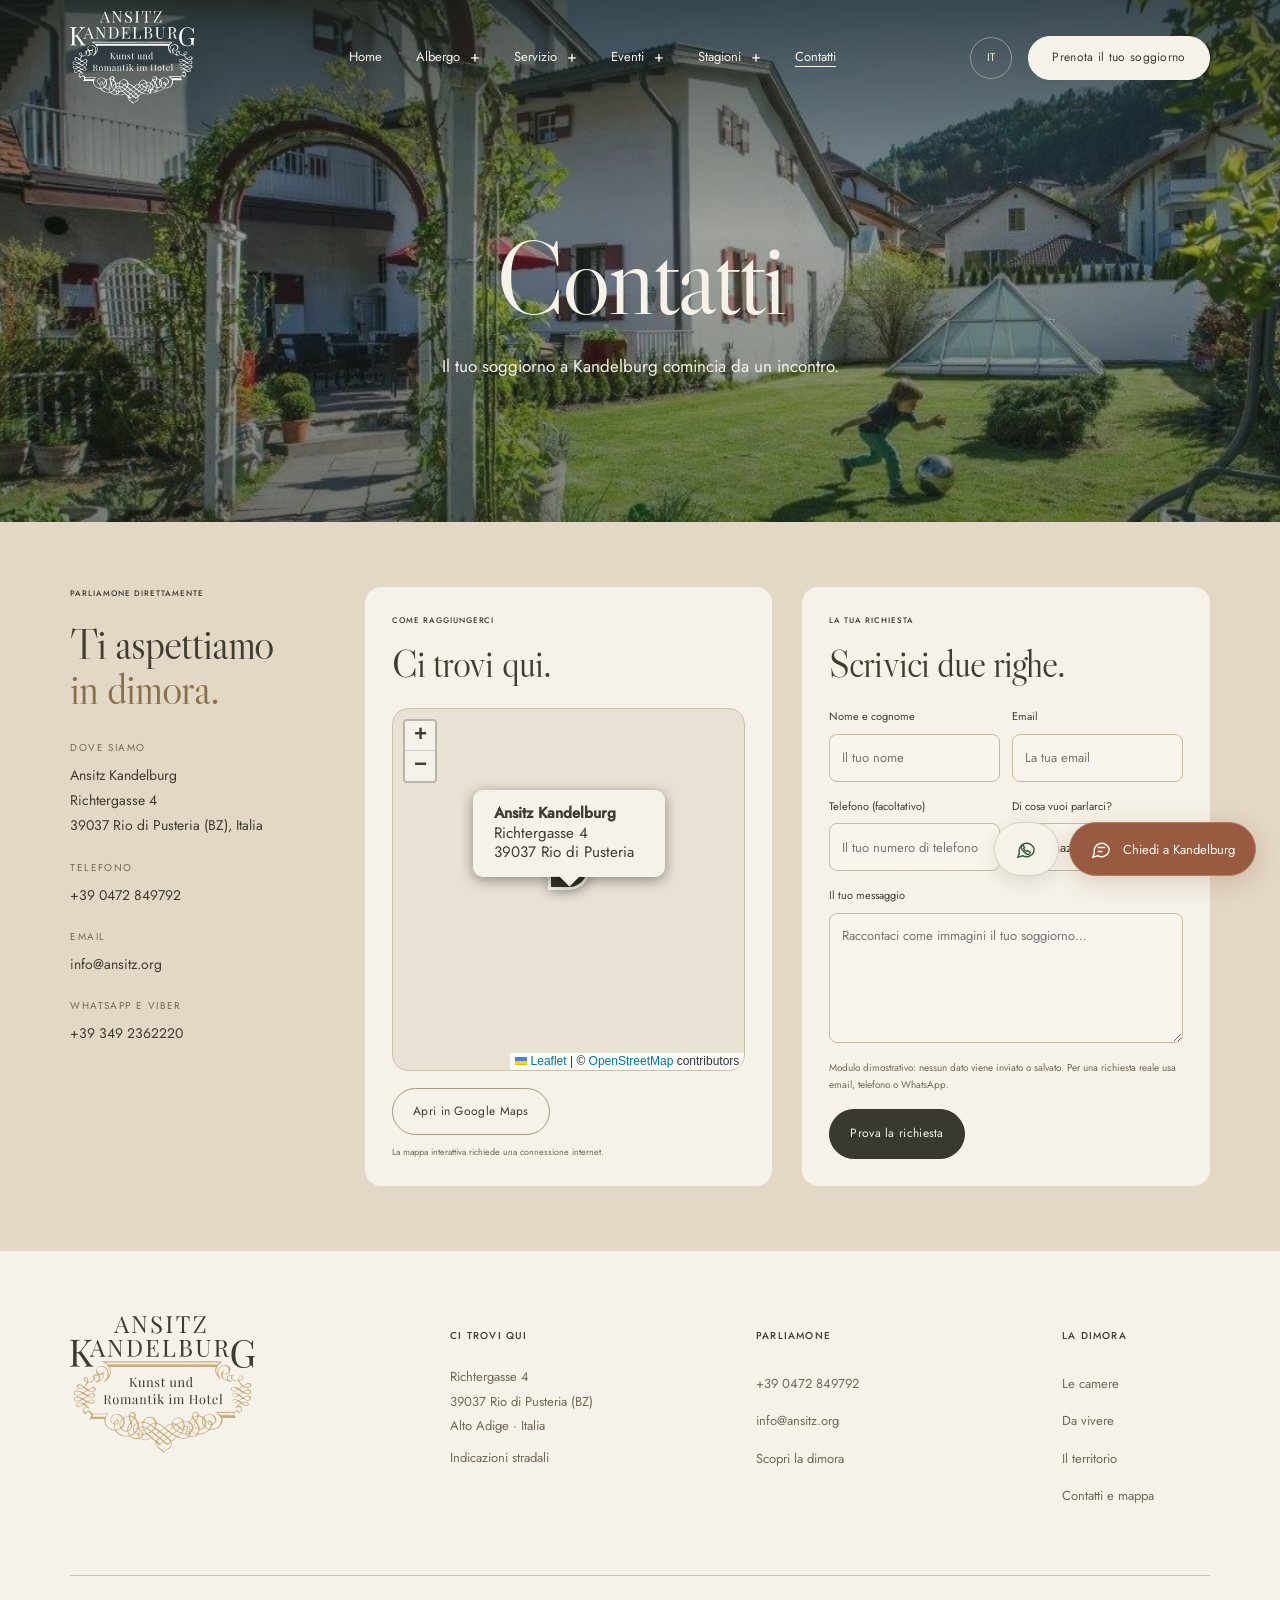
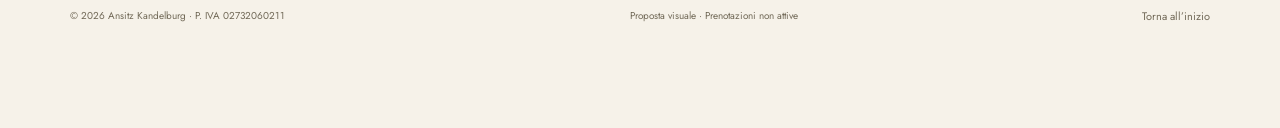
==== contatti.html @ 3d6365ef "Add styled availability calendar with backend provider interface" ====
<!doctype html>
<html lang="it">
<head>
  <meta charset="utf-8">
  <meta name="viewport" content="width=device-width, initial-scale=1">
  <meta name="robots" content="noindex, nofollow">
  <meta name="theme-color" content="#f4efe6">
  <meta name="description" content="Contatta Ansitz Kandelburg e scopri come raggiungere la dimora a Rio di Pusteria, in Alto Adige.">
  <title>Contatti e come arrivare — Ansitz Kandelburg</title>
  <link rel="icon" href="assets/brand/favicon.svg" type="image/svg+xml">
  <link rel="stylesheet" href="assets/vendor/leaflet/leaflet.css"><link rel="stylesheet" href="styles/main.css?v=25">
  <link rel="stylesheet" href="styles/calendar.css?v=26">
  <script src="scripts/main.js?v=26" defer></script>
  <script src="scripts/calendar.js?v=26" defer></script>
  <script src="scripts/assistance.js" defer></script><script src="assets/vendor/leaflet/leaflet.js" defer></script><script src="scripts/map.js?v=11" defer></script>
</head>
<body class="contact-page">
  <a class="skip-link" href="#contenuto">Vai al contenuto</a>
  <header class="site-header">
    <button class="menu-toggle" type="button" aria-label="Apri menu" aria-expanded="false" aria-controls="mobile-menu"><span></span><span></span></button>
    <a class="brand" href="index.html#inizio" aria-label="Ansitz Kandelburg, inizio"><img src="assets/brand/ansitz-kandelburg.svg" width="274" height="203" alt="Ansitz Kandelburg"></a>
    <nav class="desktop-nav" aria-label="Navigazione principale"><a class="nav-home" href="index.html#inizio">Home</a><div class="nav-group"><button class="nav-trigger" type="button" aria-expanded="false" aria-controls="menu-albergo">Albergo<span aria-hidden="true">+</span></button><div class="mega-menu" id="menu-albergo" hidden><img src="assets/images/kandelburg-salone-storico.webp" alt="" width="300" height="195"><div class="mega-intro"><span class="eyebrow">ESPLORA KANDELBURG</span><p>La tua dimora, in Alto Adige.</p></div><div class="mega-links"><a href="index.html#dimora">Il Castel Kandelburg</a><a href="index.html#camere">Le camere</a><button type="button" data-gallery="0">Galleria fotografica</button><button type="button" data-topic="storia">Storia e leggende</button><button type="button" data-topic="offerte">Prezzi e offerte</button><button type="button" data-open-inquiry>Richiesta e prenotazione</button></div></div></div><div class="nav-group"><button class="nav-trigger" type="button" aria-expanded="false" aria-controls="menu-servizio">Servizio<span aria-hidden="true">+</span></button><div class="mega-menu" id="menu-servizio" hidden><img src="assets/images/kandelburg-giardino.webp" alt="" width="300" height="195"><div class="mega-intro"><span class="eyebrow">ESPLORA KANDELBURG</span><p>Ogni viaggio comincia bene.</p></div><div class="mega-links"><a href="contatti.html" aria-current="page">Come raggiungerci</a><button type="button" data-topic="mobilita">Treni e autobus</button><button type="button" data-topic="aeroporti">Aeroporti</button><button type="button" data-topic="taxi">Taxi e trasferimenti</button></div></div></div><div class="nav-group"><button class="nav-trigger" type="button" aria-expanded="false" aria-controls="menu-eventi">Eventi<span aria-hidden="true">+</span></button><div class="mega-menu" id="menu-eventi" hidden><img src="assets/images/kandelburg-cantina.webp" alt="" width="300" height="195"><div class="mega-intro"><span class="eyebrow">ESPLORA KANDELBURG</span><p>Il piacere di stare insieme.</p></div><div class="mega-links"><a href="index.html#esperienze">Celebrazioni eleganti</a><button type="button" data-topic="castagnate">Castagnate e Törggelen</button><a href="index.html#esperienze">Cene nelle cantine</a><button type="button" data-topic="incontri">Seminari e incontri</button></div></div></div><div class="nav-group"><button class="nav-trigger" type="button" aria-expanded="false" aria-controls="menu-stagioni">Stagioni<span aria-hidden="true">+</span></button><div class="mega-menu" id="menu-stagioni" hidden><img src="assets/images/rio-di-pusteria-panorama.webp" alt="" width="300" height="195"><div class="mega-intro"><span class="eyebrow">ESPLORA KANDELBURG</span><p>Un altro colore, ogni volta.</p></div><div class="mega-links"><a href="index.html?stagione=inverno#territorio">Neve e sci</a><a href="index.html?stagione=estate#territorio">Estate al fresco</a><a href="index.html?stagione=autunno#territorio">Autunno d’oro</a><a href="index.html?stagione=primavera#territorio">Primavera e fioritura</a><a href="index.html?stagione=inverno#territorio">Mercatini di Natale</a></div></div></div><a class="nav-contact" href="contatti.html" aria-current="page">Contatti</a></nav>
    <div class="header-right"><div class="language-picker"><button class="language-toggle" aria-expanded="false" aria-controls="language-menu" type="button">IT<span class="sr-only"> — Seleziona lingua</span></button><div class="language-menu" id="language-menu" hidden><span class="language-current" lang="it">IT · Italiano</span><button type="button" disabled lang="de">DE · Deutsch <small>Prossimamente</small></button><button type="button" disabled lang="en">EN · English <small>Prossimamente</small></button></div></div><button class="button button-small header-cta" type="button" data-open-inquiry>Prenota il tuo soggiorno</button></div>
    <nav class="mobile-menu" id="mobile-menu" aria-label="Menu mobile" hidden><a href="index.html#inizio">Home</a><details><summary>Albergo<span aria-hidden="true">+</span></summary><div class="mobile-submenu"><a href="index.html#dimora">Il Castel Kandelburg</a><a href="index.html#camere">Le camere</a><button type="button" data-gallery="0">Galleria fotografica</button><button type="button" data-topic="storia">Storia e leggende</button><button type="button" data-topic="offerte">Prezzi e offerte</button><button type="button" data-open-inquiry>Richiesta e prenotazione</button></div></details><details><summary>Servizio<span aria-hidden="true">+</span></summary><div class="mobile-submenu"><a href="contatti.html" aria-current="page">Come raggiungerci</a><button type="button" data-topic="mobilita">Treni e autobus</button><button type="button" data-topic="aeroporti">Aeroporti</button><button type="button" data-topic="taxi">Taxi e trasferimenti</button></div></details><details><summary>Eventi<span aria-hidden="true">+</span></summary><div class="mobile-submenu"><a href="index.html#esperienze">Celebrazioni eleganti</a><button type="button" data-topic="castagnate">Castagnate e Törggelen</button><a href="index.html#esperienze">Cene nelle cantine</a><button type="button" data-topic="incontri">Seminari e incontri</button></div></details><details><summary>Stagioni<span aria-hidden="true">+</span></summary><div class="mobile-submenu"><a href="index.html?stagione=inverno#territorio">Neve e sci</a><a href="index.html?stagione=estate#territorio">Estate al fresco</a><a href="index.html?stagione=autunno#territorio">Autunno d’oro</a><a href="index.html?stagione=primavera#territorio">Primavera e fioritura</a><a href="index.html?stagione=inverno#territorio">Mercatini di Natale</a></div></details><a href="contatti.html" aria-current="page">Contatti</a><button class="button" type="button" data-open-inquiry>Richiedi un soggiorno</button></nav>
  </header>
  <main id="contenuto" class="contact-page-main">
    <section class="contact-hero" aria-labelledby="contact-page-title"><img class="contact-hero-photo" src="assets/images/kandelburg-giardino.webp" width="1024" height="755" alt="Il giardino e la facciata di Ansitz Kandelburg" fetchpriority="high"><div class="contact-hero-shade" aria-hidden="true"></div><div class="contact-hero-copy"><h1 id="contact-page-title">Contatti</h1><p>Il tuo soggiorno a Kandelburg comincia da un incontro.</p></div></section>
    <section class="contact-page-grid" aria-label="Contatti e richiesta informazioni"><div class="contact-details"><p class="eyebrow">PARLIAMONE DIRETTAMENTE</p><h2>Ti aspettiamo<br><em>in dimora.</em></h2><dl><div><dt>Dove siamo</dt><dd>Ansitz Kandelburg<br>Richtergasse 4<br>39037 Rio di Pusteria (BZ), Italia</dd></div><div><dt>Telefono</dt><dd><a href="tel:+390472849792">+39 0472 849792</a></dd></div><div><dt>Email</dt><dd><a href="mailto:info@ansitz.org">info@ansitz.org</a></dd></div><div><dt>WhatsApp e Viber</dt><dd><a href="https://wa.me/393492362220" target="_blank" rel="noopener noreferrer">+39 349 2362220</a></dd></div></dl></div><section class="contact-map-column" id="mappa" aria-labelledby="map-title"><p class="eyebrow">COME RAGGIUNGERCI</p><h2 id="map-title">Ci trovi qui.</h2><div class="contact-map" id="location-map" role="region" aria-label="Mappa interattiva di Ansitz Kandelburg"></div><a class="button button-outline" href="https://www.google.com/maps/search/?api=1&amp;query=Ansitz+Kandelburg+Richtergasse+4+M%C3%BChlbach" target="_blank" rel="noopener noreferrer">Apri in Google Maps</a><p class="map-note">La mappa interattiva richiede una connessione internet.</p></section><div class="contact-form-wrap"><p class="eyebrow">LA TUA RICHIESTA</p><h2>Scrivici due righe.</h2><form id="contact-form" class="contact-page-form"><div class="contact-field-row"><div><label for="contact-name">Nome e cognome</label><input id="contact-name" name="name" autocomplete="name" placeholder="Il tuo nome" maxlength="100" required></div><div><label for="contact-email">Email</label><input id="contact-email" name="email" type="email" autocomplete="email" placeholder="La tua email" maxlength="150" required></div></div><div class="contact-field-row"><div><label for="contact-phone">Telefono (facoltativo)</label><input id="contact-phone" name="phone" type="tel" autocomplete="tel" placeholder="Il tuo numero di telefono" maxlength="40"></div><div><label for="contact-subject">Di cosa vuoi parlarci?</label><select id="contact-subject" name="subject"><option>Informazioni sul soggiorno</option><option>Camere e disponibilità</option><option>Eventi e incontri</option><option>Come arrivare</option></select></div></div><div><label for="contact-message">Il tuo messaggio</label><textarea id="contact-message" name="message" rows="5" placeholder="Raccontaci come immagini il tuo soggiorno…" maxlength="2000" required></textarea></div><p class="contact-form-note">Modulo dimostrativo: nessun dato viene inviato o salvato. Per una richiesta reale usa email, telefono o WhatsApp.</p><button class="button" type="submit">Prova la richiesta</button><p class="contact-form-result" id="contact-form-result" role="status" hidden></p></form></div></section>
  </main>
  <footer class="site-footer" id="contatti"><div class="footer-main"><a class="footer-brand" href="index.html#inizio"><img src="assets/brand/ansitz-kandelburg.svg" width="274" height="203" alt="Ansitz Kandelburg — Kunst und Romantik im Hotel"></a><div><h2>Ci trovi qui</h2><p>Richtergasse 4<br>39037 Rio di Pusteria (BZ)<br>Alto Adige · Italia</p><a class="footer-link" href="https://www.google.com/maps/search/?api=1&amp;query=Ansitz+Kandelburg+Richtergasse+4+M%C3%BChlbach" target="_blank" rel="noopener noreferrer">Indicazioni stradali </a></div><div><h2>Parliamone</h2><a href="tel:+390472849792">+39 0472 849792</a><a href="mailto:info@ansitz.org">info@ansitz.org</a><a class="footer-link" href="index.html">Scopri la dimora</a></div><div><h2>La dimora</h2><a href="index.html#camere">Le camere</a><a href="index.html#esperienze">Da vivere</a><a href="index.html#territorio">Il territorio</a><a href="contatti.html">Contatti e mappa</a></div></div><div class="footer-bottom"><span>© 2026 Ansitz Kandelburg · P. IVA 02732060211</span><span>Proposta visuale · Prenotazioni non attive</span><a href="index.html#inizio">Torna all’inizio </a></div></footer>
  <dialog class="gallery-dialog" aria-labelledby="gallery-title"><button class="dialog-close" type="button" data-close-dialog aria-label="Chiudi galleria">×</button><h2 class="sr-only" id="gallery-title">Le camere di Kandelburg</h2><img id="gallery-image" src="assets/images/kandelburg-camera-baldacchino.webp" alt="Camera con baldacchino, arredi color avorio e salottino"><div class="gallery-controls"><button type="button" data-gallery-prev aria-label="Fotografia precedente">Precedente</button><p id="gallery-caption" aria-live="polite">Il fascino del baldacchino</p><button type="button" data-gallery-next aria-label="Fotografia successiva">Successiva</button></div></dialog>

  <dialog class="inquiry-dialog booking-dialog" aria-labelledby="inquiry-title"><button class="dialog-close" type="button" data-close-dialog aria-label="Chiudi richiesta">×</button><p class="eyebrow">IL TUO TEMPO A KANDELBURG</p><h2 id="inquiry-title" tabindex="-1" autofocus>Prenota il tuo<br><em>soggiorno in dimora.</em></h2><p>Scegli le date e raccontaci come immagini la tua pausa in Alto Adige.</p><p id="stay-summary" class="stay-summary" hidden></p>
    <form id="booking-form" class="booking-form">
      <div class="booking-row"><div><label for="booking-arrival">Arrivo *</label><input id="booking-arrival" name="arrival" type="date" required></div><div><label for="booking-departure">Partenza *</label><input id="booking-departure" name="departure" type="date" required></div></div>
      <div class="booking-row"><div><label for="booking-adults">Adulti *</label><select id="booking-adults" name="adults"><option value="1">1 adulto</option><option value="2" selected>2 adulti</option><option value="3">3 adulti</option><option value="4">4 adulti</option><option value="5+">5 o più adulti</option></select></div><div><label for="booking-children">Bambini</label><select id="booking-children" name="children"><option value="0" selected>Nessun bambino</option><option value="1">1 bambino</option><option value="2">2 bambini</option><option value="3">3 bambini</option><option value="4+">4 o più bambini</option></select></div></div><div class="booking-row"><div><label for="booking-rooms">Camere *</label><select id="booking-rooms" name="rooms"><option value="1">1 camera</option><option value="2">2 camere</option><option value="3">3 camere</option><option value="4+">4 o più camere</option></select></div></div>
      <div class="booking-row"><div><label for="booking-name">Nome e cognome *</label><input id="booking-name" name="name" autocomplete="name" maxlength="100" placeholder="Il tuo nome" required></div><div><label for="booking-email">Email *</label><input id="booking-email" name="email" type="email" autocomplete="email" maxlength="150" placeholder="La tua email" required></div></div>
      <div><label for="booking-phone">Telefono <span>(facoltativo)</span></label><input id="booking-phone" name="phone" type="tel" autocomplete="tel" maxlength="40" placeholder="Il tuo numero di telefono"></div>
      <div><label for="booking-notes">Desideri o richieste particolari <span>(facoltativo)</span></label><textarea id="booking-notes" name="notes" rows="3" maxlength="1500" placeholder="C’è qualcosa che vorresti farci sapere?"></textarea></div>
      <p class="booking-demo-note">Anteprima dimostrativa: nessun dato viene inviato o salvato e nessuna prenotazione viene confermata. I campi con * sono obbligatori.</p>
      <button class="button" type="submit">Prova la richiesta di prenotazione</button><p class="booking-result" id="booking-result" role="status" tabindex="-1" hidden></p>
    </form></dialog>
  <dialog class="topic-dialog" aria-labelledby="topic-title"><button class="dialog-close" type="button" data-close-dialog aria-label="Chiudi approfondimento">×</button><p class="eyebrow" id="topic-kicker">ESPLORA KANDELBURG</p><h2 id="topic-title"></h2><p id="topic-text"></p><button class="button" type="button" data-topic-contact>Parliamone insieme</button><p class="demo-note">Anteprima dei contenuti del futuro sito.</p></dialog>
  <aside class="floating-assistance" aria-label="Assistenza e messaggi">
    <div class="messaging-panel" id="messaging-panel" hidden><button class="panel-close" type="button" data-close-messaging aria-label="Chiudi contatti rapidi">×</button><p class="eyebrow">UN CONTATTO DIRETTO</p><h2>Parliamone.</h2><p>Scegli come scrivere alla dimora.</p><a class="messaging-choice whatsapp-choice" href="https://wa.me/393492362220" target="_blank" rel="noopener noreferrer">WhatsApp <span>Apri la conversazione</span></a><a class="messaging-choice viber-choice" href="viber://chat?number=%2B393492362220">Viber <span>Apri nell’app Viber</span></a><small>+39 349 2362220</small></div>
    <section class="chat-panel" id="chat-panel" role="dialog" aria-modal="false" aria-labelledby="chat-title" hidden><header class="chat-header"><div><span class="eyebrow">BENVENUTI NELLA DIMORA</span><h2 id="chat-title">Assistente Kandelburg</h2><span class="chat-demo-label">Chat dimostrativa</span></div><button class="panel-close" type="button" data-close-chat aria-label="Chiudi chat">×</button></header><div class="chat-messages" id="chat-messages" role="log" aria-live="polite" aria-label="Conversazione"><p class="chat-message assistant-message">Benvenuto a Kandelburg. Posso mostrarti informazioni sulle camere, sulla dimora e su come raggiungerci. Da dove cominciamo?</p></div><div class="chat-suggestions" aria-label="Domande rapide"><button type="button" data-chat-question="Vorrei informazioni sulle camere">Le camere</button><button type="button" data-chat-question="Dove si trova Kandelburg?">Come arrivare</button><button type="button" data-chat-question="Come richiedo disponibilità?">Il soggiorno</button></div><form class="chat-form" id="chat-form"><label class="sr-only" for="chat-input">Scrivi una domanda</label><input id="chat-input" name="question" autocomplete="off" placeholder="Scrivi una domanda…" maxlength="500" required><button type="submit" aria-label="Invia domanda alla chat demo">Invia</button></form><p class="chat-notice">Risposte di esempio, senza AI o operatore. I messaggi restano in questa pagina e non vengono inviati all’hotel.</p></section>
    <div class="floating-actions"><button class="messaging-toggle" type="button" aria-label="Apri WhatsApp e Viber" aria-expanded="false" aria-controls="messaging-panel"><svg viewBox="0 0 24 24" fill="none" stroke="currentColor" stroke-width="1.5" aria-hidden="true"><path d="M20 11.5a8 8 0 0 1-12 7L3 20l1.5-4.4A8 8 0 1 1 20 11.5Z"/><path d="m8 7 2 3-1 1a7 7 0 0 0 3 3l1-1 3 2c-1 3-3 3-6 0s-5-5-2-8Z"/></svg><span>WhatsApp / Viber</span></button><button class="chat-toggle" type="button" aria-label="Apri assistente Kandelburg" aria-expanded="false" aria-controls="chat-panel"><svg viewBox="0 0 24 24" fill="none" stroke="currentColor" stroke-width="1.5" aria-hidden="true"><path d="M20 11.5a8 8 0 0 1-12 7L3 20l1.5-4.4A8 8 0 1 1 20 11.5Z"/><path d="M8 10h8M8 14h5"/></svg><span>Chiedi a Kandelburg</span></button></div>
  </aside>
</body>
</html>
---- assets/vendor/leaflet/leaflet.css ----
/* required styles */

.leaflet-pane,
.leaflet-tile,
.leaflet-marker-icon,
.leaflet-marker-shadow,
.leaflet-tile-container,
.leaflet-pane > svg,
.leaflet-pane > canvas,
.leaflet-zoom-box,
.leaflet-image-layer,
.leaflet-layer {
	position: absolute;
	left: 0;
	top: 0;
	}
.leaflet-container {
	overflow: hidden;
	}
.leaflet-tile,
.leaflet-marker-icon,
.leaflet-marker-shadow {
	-webkit-user-select: none;
	   -moz-user-select: none;
	        user-select: none;
	  -webkit-user-drag: none;
	}
/* Prevents IE11 from highlighting tiles in blue */
.leaflet-tile::selection {
	background: transparent;
}
/* Safari renders non-retina tile on retina better with this, but Chrome is worse */
.leaflet-safari .leaflet-tile {
	image-rendering: -webkit-optimize-contrast;
	}
/* hack that prevents hw layers "stretching" when loading new tiles */
.leaflet-safari .leaflet-tile-container {
	width: 1600px;
	height: 1600px;
	-webkit-transform-origin: 0 0;
	}
.leaflet-marker-icon,
.leaflet-marker-shadow {
	display: block;
	}
/* .leaflet-container svg: reset svg max-width decleration shipped in Joomla! (joomla.org) 3.x */
/* .leaflet-container img: map is broken in FF if you have max-width: 100% on tiles */
.leaflet-container .leaflet-overlay-pane svg {
	max-width: none !important;
	max-height: none !important;
	}
.leaflet-container .leaflet-marker-pane img,
.leaflet-container .leaflet-shadow-pane img,
.leaflet-container .leaflet-tile-pane img,
.leaflet-container img.leaflet-image-layer,
.leaflet-container .leaflet-tile {
	max-width: none !important;
	max-height: none !important;
	width: auto;
	padding: 0;
	}

.leaflet-container img.leaflet-tile {
	/* See: https://bugs.chromium.org/p/chromium/issues/detail?id=600120 */
	mix-blend-mode: plus-lighter;
}

.leaflet-container.leaflet-touch-zoom {
	-ms-touch-action: pan-x pan-y;
	touch-action: pan-x pan-y;
	}
.leaflet-container.leaflet-touch-drag {
	-ms-touch-action: pinch-zoom;
	/* Fallback for FF which doesn't support pinch-zoom */
	touch-action: none;
	touch-action: pinch-zoom;
}
.leaflet-container.leaflet-touch-drag.leaflet-touch-zoom {
	-ms-touch-action: none;
	touch-action: none;
}
.leaflet-container {
	-webkit-tap-highlight-color: transparent;
}
.leaflet-container a {
	-webkit-tap-highlight-color: rgba(51, 181, 229, 0.4);
}
.leaflet-tile {
	filter: inherit;
	visibility: hidden;
	}
.leaflet-tile-loaded {
	visibility: inherit;
	}
.leaflet-zoom-box {
	width: 0;
	height: 0;
	-moz-box-sizing: border-box;
	     box-sizing: border-box;
	z-index: 800;
	}
/* workaround for https://bugzilla.mozilla.org/show_bug.cgi?id=888319 */
.leaflet-overlay-pane svg {
	-moz-user-select: none;
	}

.leaflet-pane         { z-index: 400; }

.leaflet-tile-pane    { z-index: 200; }
.leaflet-overlay-pane { z-index: 400; }
.leaflet-shadow-pane  { z-index: 500; }
.leaflet-marker-pane  { z-index: 600; }
.leaflet-tooltip-pane   { z-index: 650; }
.leaflet-popup-pane   { z-index: 700; }

.leaflet-map-pane canvas { z-index: 100; }
.leaflet-map-pane svg    { z-index: 200; }

.leaflet-vml-shape {
	width: 1px;
	height: 1px;
	}
.lvml {
	behavior: url(#default#VML);
	display: inline-block;
	position: absolute;
	}


/* control positioning */

.leaflet-control {
	position: relative;
	z-index: 800;
	pointer-events: visiblePainted; /* IE 9-10 doesn't have auto */
	pointer-events: auto;
	}
.leaflet-top,
.leaflet-bottom {
	position: absolute;
	z-index: 1000;
	pointer-events: none;
	}
.leaflet-top {
	top: 0;
	}
.leaflet-right {
	right: 0;
	}
.leaflet-bottom {
	bottom: 0;
	}
.leaflet-left {
	left: 0;
	}
.leaflet-control {
	float: left;
	clear: both;
	}
.leaflet-right .leaflet-control {
	float: right;
	}
.leaflet-top .leaflet-control {
	margin-top: 10px;
	}
.leaflet-bottom .leaflet-control {
	margin-bottom: 10px;
	}
.leaflet-left .leaflet-control {
	margin-left: 10px;
	}
.leaflet-right .leaflet-control {
	margin-right: 10px;
	}


/* zoom and fade animations */

.leaflet-fade-anim .leaflet-popup {
	opacity: 0;
	-webkit-transition: opacity 0.2s linear;
	   -moz-transition: opacity 0.2s linear;
	        transition: opacity 0.2s linear;
	}
.leaflet-fade-anim .leaflet-map-pane .leaflet-popup {
	opacity: 1;
	}
.leaflet-zoom-animated {
	-webkit-transform-origin: 0 0;
	    -ms-transform-origin: 0 0;
	        transform-origin: 0 0;
	}
svg.leaflet-zoom-animated {
	will-change: transform;
}

.leaflet-zoom-anim .leaflet-zoom-animated {
	-webkit-transition: -webkit-transform 0.25s cubic-bezier(0,0,0.25,1);
	   -moz-transition:    -moz-transform 0.25s cubic-bezier(0,0,0.25,1);
	        transition:         transform 0.25s cubic-bezier(0,0,0.25,1);
	}
.leaflet-zoom-anim .leaflet-tile,
.leaflet-pan-anim .leaflet-tile {
	-webkit-transition: none;
	   -moz-transition: none;
	        transition: none;
	}

.leaflet-zoom-anim .leaflet-zoom-hide {
	visibility: hidden;
	}


/* cursors */

.leaflet-interactive {
	cursor: pointer;
	}
.leaflet-grab {
	cursor: -webkit-grab;
	cursor:    -moz-grab;
	cursor:         grab;
	}
.leaflet-crosshair,
.leaflet-crosshair .leaflet-interactive {
	cursor: crosshair;
	}
.leaflet-popup-pane,
.leaflet-control {
	cursor: auto;
	}
.leaflet-dragging .leaflet-grab,
.leaflet-dragging .leaflet-grab .leaflet-interactive,
.leaflet-dragging .leaflet-marker-draggable {
	cursor: move;
	cursor: -webkit-grabbing;
	cursor:    -moz-grabbing;
	cursor:         grabbing;
	}

/* marker & overlays interactivity */
.leaflet-marker-icon,
.leaflet-marker-shadow,
.leaflet-image-layer,
.leaflet-pane > svg path,
.leaflet-tile-container {
	pointer-events: none;
	}

.leaflet-marker-icon.leaflet-interactive,
.leaflet-image-layer.leaflet-interactive,
.leaflet-pane > svg path.leaflet-interactive,
svg.leaflet-image-layer.leaflet-interactive path {
	pointer-events: visiblePainted; /* IE 9-10 doesn't have auto */
	pointer-events: auto;
	}

/* visual tweaks */

.leaflet-container {
	background: #ddd;
	outline-offset: 1px;
	}
.leaflet-container a {
	color: #0078A8;
	}
.leaflet-zoom-box {
	border: 2px dotted #38f;
	background: rgba(255,255,255,0.5);
	}


/* general typography */
.leaflet-container {
	font-family: "Helvetica Neue", Arial, Helvetica, sans-serif;
	font-size: 12px;
	font-size: 0.75rem;
	line-height: 1.5;
	}


/* general toolbar styles */

.leaflet-bar {
	box-shadow: 0 1px 5px rgba(0,0,0,0.65);
	border-radius: 4px;
	}
.leaflet-bar a {
	background-color: #fff;
	border-bottom: 1px solid #ccc;
	width: 26px;
	height: 26px;
	line-height: 26px;
	display: block;
	text-align: center;
	text-decoration: none;
	color: black;
	}
.leaflet-bar a,
.leaflet-control-layers-toggle {
	background-position: 50% 50%;
	background-repeat: no-repeat;
	display: block;
	}
.leaflet-bar a:hover,
.leaflet-bar a:focus {
	background-color: #f4f4f4;
	}
.leaflet-bar a:first-child {
	border-top-left-radius: 4px;
	border-top-right-radius: 4px;
	}
.leaflet-bar a:last-child {
	border-bottom-left-radius: 4px;
	border-bottom-right-radius: 4px;
	border-bottom: none;
	}
.leaflet-bar a.leaflet-disabled {
	cursor: default;
	background-color: #f4f4f4;
	color: #bbb;
	}

.leaflet-touch .leaflet-bar a {
	width: 30px;
	height: 30px;
	line-height: 30px;
	}
.leaflet-touch .leaflet-bar a:first-child {
	border-top-left-radius: 2px;
	border-top-right-radius: 2px;
	}
.leaflet-touch .leaflet-bar a:last-child {
	border-bottom-left-radius: 2px;
	border-bottom-right-radius: 2px;
	}

/* zoom control */

.leaflet-control-zoom-in,
.leaflet-control-zoom-out {
	font: bold 18px 'Lucida Console', Monaco, monospace;
	text-indent: 1px;
	}

.leaflet-touch .leaflet-control-zoom-in, .leaflet-touch .leaflet-control-zoom-out  {
	font-size: 22px;
	}


/* layers control */

.leaflet-control-layers {
	box-shadow: 0 1px 5px rgba(0,0,0,0.4);
	background: #fff;
	border-radius: 5px;
	}
.leaflet-control-layers-toggle {
	background-image: url(images/layers.png);
	width: 36px;
	height: 36px;
	}
.leaflet-retina .leaflet-control-layers-toggle {
	background-image: url(images/layers-2x.png);
	background-size: 26px 26px;
	}
.leaflet-touch .leaflet-control-layers-toggle {
	width: 44px;
	height: 44px;
	}
.leaflet-control-layers .leaflet-control-layers-list,
.leaflet-control-layers-expanded .leaflet-control-layers-toggle {
	display: none;
	}
.leaflet-control-layers-expanded .leaflet-control-layers-list {
	display: block;
	position: relative;
	}
.leaflet-control-layers-expanded {
	padding: 6px 10px 6px 6px;
	color: #333;
	background: #fff;
	}
.leaflet-control-layers-scrollbar {
	overflow-y: scroll;
	overflow-x: hidden;
	padding-right: 5px;
	}
.leaflet-control-layers-selector {
	margin-top: 2px;
	position: relative;
	top: 1px;
	}
.leaflet-control-layers label {
	display: block;
	font-size: 13px;
	font-size: 1.08333em;
	}
.leaflet-control-layers-separator {
	height: 0;
	border-top: 1px solid #ddd;
	margin: 5px -10px 5px -6px;
	}

/* Default icon URLs */
.leaflet-default-icon-path { /* used only in path-guessing heuristic, see L.Icon.Default */
	background-image: url(images/marker-icon.png);
	}


/* attribution and scale controls */

.leaflet-container .leaflet-control-attribution {
	background: #fff;
	background: rgba(255, 255, 255, 0.8);
	margin: 0;
	}
.leaflet-control-attribution,
.leaflet-control-scale-line {
	padding: 0 5px;
	color: #333;
	line-height: 1.4;
	}
.leaflet-control-attribution a {
	text-decoration: none;
	}
.leaflet-control-attribution a:hover,
.leaflet-control-attribution a:focus {
	text-decoration: underline;
	}
.leaflet-attribution-flag {
	display: inline !important;
	vertical-align: baseline !important;
	width: 1em;
	height: 0.6669em;
	}
.leaflet-left .leaflet-control-scale {
	margin-left: 5px;
	}
.leaflet-bottom .leaflet-control-scale {
	margin-bottom: 5px;
	}
.leaflet-control-scale-line {
	border: 2px solid #777;
	border-top: none;
	line-height: 1.1;
	padding: 2px 5px 1px;
	white-space: nowrap;
	-moz-box-sizing: border-box;
	     box-sizing: border-box;
	background: rgba(255, 255, 255, 0.8);
	text-shadow: 1px 1px #fff;
	}
.leaflet-control-scale-line:not(:first-child) {
	border-top: 2px solid #777;
	border-bottom: none;
	margin-top: -2px;
	}
.leaflet-control-scale-line:not(:first-child):not(:last-child) {
	border-bottom: 2px solid #777;
	}

.leaflet-touch .leaflet-control-attribution,
.leaflet-touch .leaflet-control-layers,
.leaflet-touch .leaflet-bar {
	box-shadow: none;
	}
.leaflet-touch .leaflet-control-layers,
.leaflet-touch .leaflet-bar {
	border: 2px solid rgba(0,0,0,0.2);
	background-clip: padding-box;
	}


/* popup */

.leaflet-popup {
	position: absolute;
	text-align: center;
	margin-bottom: 20px;
	}
.leaflet-popup-content-wrapper {
	padding: 1px;
	text-align: left;
	border-radius: 12px;
	}
.leaflet-popup-content {
	margin: 13px 24px 13px 20px;
	line-height: 1.3;
	font-size: 13px;
	font-size: 1.08333em;
	min-height: 1px;
	}
.leaflet-popup-content p {
	margin: 17px 0;
	margin: 1.3em 0;
	}
.leaflet-popup-tip-container {
	width: 40px;
	height: 20px;
	position: absolute;
	left: 50%;
	margin-top: -1px;
	margin-left: -20px;
	overflow: hidden;
	pointer-events: none;
	}
.leaflet-popup-tip {
	width: 17px;
	height: 17px;
	padding: 1px;

	margin: -10px auto 0;
	pointer-events: auto;

	-webkit-transform: rotate(45deg);
	   -moz-transform: rotate(45deg);
	    -ms-transform: rotate(45deg);
	        transform: rotate(45deg);
	}
.leaflet-popup-content-wrapper,
.leaflet-popup-tip {
	background: white;
	color: #333;
	box-shadow: 0 3px 14px rgba(0,0,0,0.4);
	}
.leaflet-container a.leaflet-popup-close-button {
	position: absolute;
	top: 0;
	right: 0;
	border: none;
	text-align: center;
	width: 24px;
	height: 24px;
	font: 16px/24px Tahoma, Verdana, sans-serif;
	color: #757575;
	text-decoration: none;
	background: transparent;
	}
.leaflet-container a.leaflet-popup-close-button:hover,
.leaflet-container a.leaflet-popup-close-button:focus {
	color: #585858;
	}
.leaflet-popup-scrolled {
	overflow: auto;
	}

.leaflet-oldie .leaflet-popup-content-wrapper {
	-ms-zoom: 1;
	}
.leaflet-oldie .leaflet-popup-tip {
	width: 24px;
	margin: 0 auto;

	-ms-filter: "progid:DXImageTransform.Microsoft.Matrix(M11=0.70710678, M12=0.70710678, M21=-0.70710678, M22=0.70710678)";
	filter: progid:DXImageTransform.Microsoft.Matrix(M11=0.70710678, M12=0.70710678, M21=-0.70710678, M22=0.70710678);
	}

.leaflet-oldie .leaflet-control-zoom,
.leaflet-oldie .leaflet-control-layers,
.leaflet-oldie .leaflet-popup-content-wrapper,
.leaflet-oldie .leaflet-popup-tip {
	border: 1px solid #999;
	}


/* div icon */

.leaflet-div-icon {
	background: #fff;
	border: 1px solid #666;
	}


/* Tooltip */
/* Base styles for the element that has a tooltip */
.leaflet-tooltip {
	position: absolute;
	padding: 6px;
	background-color: #fff;
	border: 1px solid #fff;
	border-radius: 3px;
	color: #222;
	white-space: nowrap;
	-webkit-user-select: none;
	-moz-user-select: none;
	-ms-user-select: none;
	user-select: none;
	pointer-events: none;
	box-shadow: 0 1px 3px rgba(0,0,0,0.4);
	}
.leaflet-tooltip.leaflet-interactive {
	cursor: pointer;
	pointer-events: auto;
	}
.leaflet-tooltip-top:before,
.leaflet-tooltip-bottom:before,
.leaflet-tooltip-left:before,
.leaflet-tooltip-right:before {
	position: absolute;
	pointer-events: none;
	border: 6px solid transparent;
	background: transparent;
	content: "";
	}

/* Directions */

.leaflet-tooltip-bottom {
	margin-top: 6px;
}
.leaflet-tooltip-top {
	margin-top: -6px;
}
.leaflet-tooltip-bottom:before,
.leaflet-tooltip-top:before {
	left: 50%;
	margin-left: -6px;
	}
.leaflet-tooltip-top:before {
	bottom: 0;
	margin-bottom: -12px;
	border-top-color: #fff;
	}
.leaflet-tooltip-bottom:before {
	top: 0;
	margin-top: -12px;
	margin-left: -6px;
	border-bottom-color: #fff;
	}
.leaflet-tooltip-left {
	margin-left: -6px;
}
.leaflet-tooltip-right {
	margin-left: 6px;
}
.leaflet-tooltip-left:before,
.leaflet-tooltip-right:before {
	top: 50%;
	margin-top: -6px;
	}
.leaflet-tooltip-left:before {
	right: 0;
	margin-right: -12px;
	border-left-color: #fff;
	}
.leaflet-tooltip-right:before {
	left: 0;
	margin-left: -12px;
	border-right-color: #fff;
	}

/* Printing */

@media print {
	/* Prevent printers from removing background-images of controls. */
	.leaflet-control {
		-webkit-print-color-adjust: exact;
		print-color-adjust: exact;
		}
	}
---- styles/main.css ----
@font-face{font-family:Jost;src:url('../assets/fonts/jost-regular.ttf') format('truetype');font-style:normal;font-weight:400;font-display:swap}
@font-face{font-family:Jost;src:url('../assets/fonts/jost-medium.ttf') format('truetype');font-style:normal;font-weight:500;font-display:swap}
@font-face{font-family:Caslon;src:url('../assets/fonts/libre-caslon-display.ttf') format('truetype');font-style:normal;font-weight:400;font-display:swap}
:root{--ivory:#f6f2e9;--sand:#e9e1d4;--ink:#403c32;--muted:#716957;--bronze:#87704b;--line:#ccc1af;--dark:#39392f;--serif:Caslon,'Times New Roman',serif;--sans:Jost,Arial,sans-serif;--header:112px;--gutter:clamp(24px,5.5vw,100px)}
*,*::before,*::after{box-sizing:border-box}
html{scroll-behavior:smooth;scroll-padding-top:calc(var(--header) + 24px)}
body{margin:0;background:var(--ivory);color:var(--ink);font-family:var(--sans);font-size:16px;line-height:1.6;-webkit-font-smoothing:antialiased}
body.modal-open{overflow:hidden}
button,input,select{font:inherit;color:inherit}button,a,input,select{-webkit-tap-highlight-color:transparent}
button,a{touch-action:manipulation}button{cursor:pointer}a{color:inherit;text-decoration:none}button{border:0;border-radius:0}img{display:block;max-width:100%;height:auto}figure,p,h1,h2,h3{margin:0}h1,h2,h3{font-family:var(--serif);font-weight:400;line-height:1.06}h2{font-size:clamp(44px,4.8vw,76px);letter-spacing:-.025em}h2 em{font-style:normal;color:var(--bronze)}h3{font-size:32px}p{font-weight:400}a,button{outline-offset:6px}:focus-visible{outline:2px solid var(--bronze)}::selection{background:#d5c4a6;color:#302d25}[hidden]{display:none!important}
.sr-only{position:absolute;width:1px;height:1px;padding:0;margin:-1px;overflow:hidden;clip:rect(0,0,0,0);white-space:nowrap;border:0}
.skip-link{position:fixed;left:16px;top:-100px;background:var(--ink);color:white;padding:12px 20px;z-index:1000}.skip-link:focus{top:16px}
.eyebrow{display:block;font:500 10px/1.6 var(--sans);letter-spacing:.18em;text-transform:uppercase}
.button{display:inline-flex;align-items:center;justify-content:space-between;gap:26px;min-height:54px;padding:16px 24px;background:var(--dark);border:1px solid var(--dark);color:var(--ivory);font-size:12px;letter-spacing:.045em;white-space:nowrap;transition:background .25s,border-color .25s}
.button:hover{background:#625b48;border-color:#625b48}.button span,.text-link span{display:inline-block;font-size:21px;font-weight:400;transition:transform .25s}.button:hover span,.text-link:hover span{transform:translate(3px,-3px)}.button-small{min-height:44px;padding:10px 18px}
.text-link{display:inline-flex;align-items:center;justify-content:space-between;gap:40px;padding:12px 0;border:0;border-bottom:1px solid var(--bronze);font-size:13px;letter-spacing:.025em;background:transparent}.light-link{color:var(--ivory);border-color:#e0d9c580}
.section{padding:110px var(--gutter)}
.site-header{height:var(--header);position:sticky;top:0;z-index:30;display:grid;grid-template-columns:1fr auto 1fr;align-items:center;padding:0 var(--gutter);gap:32px;background:var(--ivory);border-bottom:1px solid #c4b69840}
.header-left,.header-right{display:flex;align-items:center}.header-right{justify-content:flex-end;gap:25px}.desktop-nav{display:flex;gap:24px}.desktop-nav a{font-size:12px;white-space:nowrap;position:relative}.desktop-nav a::after{content:'';position:absolute;left:0;right:100%;bottom:-5px;height:1px;background:var(--bronze);transition:right .25s}.desktop-nav a:hover::after{right:0}.brand{width:128px}.brand img{width:100%;height:auto}.language-picker{position:relative}.language-toggle{background:transparent;min-height:44px;min-width:45px;padding:8px 0;font-size:11px;display:flex;gap:10px;align-items:center}.language-menu{position:absolute;top:calc(100% + 12px);right:0;width:210px;padding:16px;background:var(--ivory);border:1px solid var(--line);box-shadow:0 10px 30px #322e2510}.language-menu button,.language-current{width:100%;display:flex;align-items:center;justify-content:space-between;min-height:44px;padding:8px 0;text-align:left;font-size:13px;background:none}.language-menu button{flex-wrap:wrap;cursor:default;color:var(--muted)}.language-menu small{font-size:10px;line-height:1.4;color:var(--muted)}.language-current{border-bottom:1px solid var(--line);margin-bottom:5px}.menu-toggle{display:none;width:44px;height:44px;padding:10px;background:transparent}.menu-toggle span{display:block;height:1px;background:var(--ink);margin:6px 0;transition:transform .25s}.menu-toggle[aria-expanded=true] span:first-child{transform:translateY(3.5px) rotate(45deg)}.menu-toggle[aria-expanded=true] span:last-child{transform:translateY(-3.5px) rotate(-45deg)}.mobile-menu{position:absolute;top:100%;left:0;right:0;background:var(--ivory);padding:24px var(--gutter) 36px;border-bottom:1px solid var(--line);box-shadow:0 15px 25px #302a2215}.mobile-menu a{display:block;padding:12px 0;font:34px/1.2 var(--serif)}
.hero{position:relative;min-height:600px;height:calc(100svh - var(--header));max-height:860px;isolation:isolate;overflow:hidden;color:var(--ivory)}.hero-media,.hero-shade{position:absolute;inset:0;z-index:-2}.hero-media img{height:100%;width:100%;object-fit:cover;object-position:center 55%;animation:hero-drift 2.6s ease-out both}.hero-shade{z-index:-1;background:linear-gradient(90deg,rgba(23,29,28,.61),rgba(29,31,24,.22) 58%,rgba(30,29,24,.04)),linear-gradient(0deg,rgba(21,27,24,.45),transparent 35%)}
.hero-content{padding:clamp(56px,9vh,100px) var(--gutter) 100px;max-width:1000px}.hero-eyebrow{margin-bottom:36px;letter-spacing:.2em;color:#fff4dd}.hero h1{font-size:clamp(82px,9.6vw,158px);letter-spacing:-.035em;line-height:.94;margin-left:-4px}.hero h1 span{display:block;font-size:.35em;line-height:1.35;letter-spacing:.035em}.hero-subtitle{font:clamp(25px,2.5vw,39px)/1.24 var(--serif);margin:27px 0 25px;letter-spacing:.005em}.hero .text-link{min-width:238px}.hero-bottom{position:absolute;left:var(--gutter);right:var(--gutter);bottom:30px;display:flex;justify-content:space-between;align-items:center;font-size:9px;letter-spacing:.17em}.hero-bottom a{display:flex;align-items:center;gap:24px;min-height:44px}.hero-bottom a span{font-size:24px}.hero-content>*{animation:hero-in .9s ease both}.hero-content>:nth-child(2){animation-delay:.12s}.hero-content>:nth-child(3){animation-delay:.22s}.hero-content>:nth-child(4){animation-delay:.32s}
.stay-bar{background:var(--sand);padding:28px var(--gutter);display:flex;align-items:center;justify-content:space-between;gap:36px;border-bottom:1px solid #c4b69850}.stay-bar-heading{flex:0 0 220px}.stay-bar h2{font-size:30px;margin-top:4px;letter-spacing:0}.stay-form{display:flex;align-items:center;gap:25px;flex:1;justify-content:flex-end}.stay-field{border-left:1px solid var(--line);padding-left:20px;flex:1;max-width:180px}.stay-field label{display:block;text-transform:uppercase;font-size:9px;font-weight:500;letter-spacing:.14em;margin-bottom:5px}.stay-field input,.stay-field select{background:none;border:0;padding:4px 0;min-height:32px;width:100%;font-size:14px;color:var(--ink);color-scheme:light}.stay-field input::-webkit-calendar-picker-indicator{opacity:.7;cursor:pointer}.guests-field{max-width:120px}
.story{display:grid;grid-template-columns:1fr 1fr;gap:clamp(70px,10vw,165px);align-items:center;padding-top:145px;padding-bottom:135px}.story-visual{position:relative;max-width:580px}.story-visual>img{height:580px;width:100%;object-fit:cover;object-position:48% center}.photo-caption{display:block;margin-top:16px;font-size:9px;letter-spacing:.15em}.story-date{position:absolute;bottom:52px;right:-54px;min-width:180px;min-height:180px;padding:26px 20px;background:var(--sand);display:flex;flex-direction:column;justify-content:center;align-items:center;text-align:center}.story-date strong{font:65px/1.15 var(--serif);letter-spacing:-.025em}.story-date span{font-size:8px;letter-spacing:.17em}.story-copy>.eyebrow{margin-bottom:28px}.story-copy h2{margin-bottom:28px}.body-copy{color:var(--muted);font-size:15px;line-height:1.85;margin-top:18px;max-width:440px}.story-copy .text-link{margin-top:27px}
.rooms-section{background:#eee7db;padding-top:105px;padding-bottom:110px}.section-heading{display:flex;align-items:flex-end;justify-content:space-between;gap:70px;margin-bottom:58px}.section-heading .eyebrow{margin-bottom:24px}.section-heading-aside{max-width:335px;padding-bottom:6px;color:var(--muted);font-size:15px;line-height:1.8}.section-heading-aside .text-link{color:var(--ink);margin-top:14px}.rooms-composition{display:grid;grid-template-columns:1.46fr 1fr;gap:8vw;align-items:start}.room-main img{aspect-ratio:1.34;object-fit:cover}.room-detail{margin-top:95px}.room-detail img{aspect-ratio:1.04;object-fit:cover;object-position:58% center}.image-button{display:block;position:relative;width:100%;padding:0;background:transparent;overflow:hidden;text-align:left}.image-button img{width:100%;transition:transform .7s cubic-bezier(.2,.7,.3,1)}.image-button:hover img{transform:scale(1.035)}.image-open{position:absolute;right:18px;bottom:18px;background:var(--ivory);color:var(--ink);width:44px;height:44px;display:grid;place-items:center;font-size:24px}.rooms-composition figcaption{margin-top:24px}.rooms-composition .eyebrow{font-size:9px;margin-bottom:13px}.rooms-composition figcaption p{font:29px/1.2 var(--serif)}
.experience{display:grid;grid-template-columns:1fr 1.05fr;background:var(--dark);color:var(--ivory);min-height:650px}.experience-copy{padding:90px 5vw 80px var(--gutter)}.experience .eyebrow{color:#d8cbae;margin-bottom:26px}.experience h2{font-size:clamp(48px,5vw,80px)}.experience h2 em{color:#d3bd97}.experience p:not(.eyebrow){font-size:15px;line-height:1.9;color:#dfd7c9;max-width:355px;margin-top:30px}.experience .text-link{margin-top:24px}.experience-note{display:block;font-size:8px;letter-spacing:.18em;color:#d2c5ad;margin-top:58px}.experience-photo{overflow:hidden}.experience-photo img{width:100%;height:100%;object-fit:cover;object-position:40% center}
.territory{padding-top:115px;padding-bottom:110px}.territory-photo img{width:100%;height:460px;object-fit:cover;object-position:center 45%}.territory-photo figcaption{display:flex;justify-content:space-between;margin-top:16px;font-size:9px;letter-spacing:.14em;color:var(--muted)}
.details-strip{display:grid;grid-template-columns:1fr 1fr 1fr;gap:0;align-items:center;padding:0 var(--gutter) 100px}.details-strip img{width:100%;height:320px;object-fit:cover}.details-strip figcaption{font-size:11px;color:var(--muted);margin-top:14px;letter-spacing:.04em}.details-quote{text-align:center;padding:30px 20px 50px}.details-quote>span{font:80px/.8 var(--serif);color:#a78d64}.details-quote p{font:clamp(27px,2.9vw,46px)/1.15 var(--serif)}.details-quote em{font-style:normal;color:var(--bronze)}
.contact{text-align:center;background:var(--sand);padding-top:100px;padding-bottom:100px}.contact .eyebrow{margin-bottom:23px}.contact h2{font-size:clamp(53px,6vw,90px)}.contact>p:not(.eyebrow){margin:27px 0;color:var(--muted);font-size:15px;line-height:1.8}.contact .button{margin-top:6px;min-width:260px}.contact-mail{display:block;width:fit-content;margin:23px auto 0;font-size:13px;border-bottom:1px solid var(--line)}
.site-footer{padding:65px var(--gutter) 25px}.footer-main{display:grid;grid-template-columns:1.3fr 1fr 1fr .6fr;gap:60px;padding-bottom:60px}.footer-brand{max-width:185px}.footer-main h2{font:500 10px var(--sans);letter-spacing:.12em;text-transform:uppercase;margin:12px 0 22px}.footer-main p,.footer-main a:not(.footer-brand),.footer-link{font-size:13px;line-height:1.9;color:var(--muted)}.footer-main a:not(.footer-brand){display:block;width:fit-content;margin-top:6px}.footer-main a:hover{text-decoration:underline;text-underline-offset:5px}.footer-link{display:block;background:none;padding:0;text-align:left;margin-top:18px!important;border-bottom:1px solid var(--line)}.footer-bottom{border-top:1px solid var(--line);padding-top:23px;display:flex;justify-content:space-between;gap:25px;color:var(--muted);font-size:10px}
.intro{position:fixed;inset:0;background:var(--ivory);z-index:100;display:grid;place-items:center;animation:intro-exit 1s cubic-bezier(.76,0,.24,1) 2.2s forwards}.intro-inner{text-align:center;padding:30px}.intro-location{font-size:9px;letter-spacing:.23em;color:var(--muted);animation:intro-fade .8s .1s both}.intro-logo{width:274px;margin:45px auto 30px;animation:logo-reveal 1.5s cubic-bezier(.2,.6,.2,1) both}.intro-line{display:block;margin:auto;width:1px;height:55px;background:var(--bronze);transform-origin:top;animation:line-reveal 1s .7s both}.intro-caption{font:30px var(--serif);margin-top:23px;animation:intro-fade 1s 1s both}.intro-skip{position:absolute;bottom:35px;left:50%;transform:translateX(-50%);background:transparent;padding:12px;color:var(--muted);font-size:11px;letter-spacing:.07em;white-space:nowrap}.intro-skip span{padding-left:20px}.intro.is-closing{animation:intro-exit .65s cubic-bezier(.76,0,.24,1) forwards}.intro-active .hero-content>*{animation-play-state:paused}.intro-active .hero-media img{animation-play-state:paused}
dialog{color:var(--ink);background:var(--ivory);border:0;padding:0;max-height:calc(100svh - 40px);max-width:calc(100% - 32px)}dialog::backdrop{background:#24241edb;backdrop-filter:blur(5px)}.dialog-close{position:absolute;right:14px;top:14px;width:44px;height:44px;background:var(--ivory);color:var(--ink);font:30px var(--sans);z-index:2}.gallery-dialog{width:1000px;background:var(--dark);color:var(--ivory)}.gallery-dialog>img{width:100%;height:calc(100svh - 155px);max-height:690px;object-fit:contain}.gallery-controls{display:flex;align-items:center;justify-content:space-between;padding:12px 20px;gap:10px}.gallery-controls button{width:44px;height:44px;background:none;color:var(--ivory);font-size:24px;border:1px solid #d9c8ac66}.gallery-controls p{font-size:12px;text-align:center}.inquiry-dialog{width:640px;padding:65px 55px 40px}.inquiry-dialog h2{font-size:49px;margin:18px 0 25px}.inquiry-dialog>p:not(.eyebrow){color:var(--muted);font-size:15px}.inquiry-links{display:flex;align-items:center;gap:25px;flex-wrap:wrap;margin:25px 0}.inquiry-links .text-link{font-size:13px}.inquiry-dialog .demo-note{font-size:11px!important;border-top:1px solid var(--line);padding-top:20px}.stay-summary{padding:12px 0;border-top:1px solid var(--line);border-bottom:1px solid var(--line);margin-bottom:22px;color:var(--ink)!important}
.motion-ready .reveal{opacity:0;transform:translateY(28px);transition:opacity .8s ease,transform .8s cubic-bezier(.2,.6,.2,1)}.motion-ready .reveal.is-visible{opacity:1;transform:none}
@keyframes hero-in{from{opacity:0;transform:translateY(18px)}to{opacity:1;transform:none}}@keyframes hero-drift{from{transform:scale(1.055)}to{transform:scale(1)}}@keyframes intro-exit{to{transform:translateY(-101%);visibility:hidden}}@keyframes logo-reveal{from{opacity:0;clip-path:inset(0 0 100%)}to{opacity:1;clip-path:inset(0)}}@keyframes intro-fade{from{opacity:0;transform:translateY(9px)}to{opacity:1;transform:none}}@keyframes line-reveal{from{transform:scaleY(0)}to{transform:scaleY(1)}}
@media(min-width:1700px){.story,.rooms-section,.territory,.details-strip{padding-left:max(var(--gutter),calc((100vw - 1480px)/2));padding-right:max(var(--gutter),calc((100vw - 1480px)/2))}}
@media(max-width:1200px){.desktop-nav{gap:18px}.header-right{gap:16px}.site-header{gap:20px}.stay-bar{gap:20px}.stay-bar-heading{flex-basis:170px}.stay-bar h2{font-size:27px}.stay-form{gap:16px}.stay-field{padding-left:15px}.stay-form .button{padding:15px;font-size:11px;gap:15px}.story-visual>img{height:500px}.story-date{right:-35px;min-width:160px;min-height:160px}.footer-main{gap:35px}}
@media(max-width:1000px){:root{--header:96px;--gutter:35px}.brand{width:111px}.menu-toggle{display:block}.desktop-nav{display:none}.stay-bar{flex-direction:column;align-items:stretch;gap:18px}.stay-bar-heading{flex-basis:auto;display:flex;align-items:center;gap:20px}.stay-bar-heading h2{margin:0}.stay-form{justify-content:space-between}.stay-field{max-width:none}.stay-field:first-child{border:0;padding-left:0}.story{gap:65px;padding-top:100px;padding-bottom:100px}.story-visual>img{height:460px}.story-date{min-width:145px;min-height:145px;right:-22px;padding:15px}.story-date strong{font-size:53px}.story-date span{font-size:7px}.story h2{font-size:49px}.section-heading{gap:40px}.section-heading-aside{max-width:280px}.rooms-composition{gap:45px}.experience-copy{padding:65px 35px}.experience h2{font-size:57px}.details-strip img{height:230px}.footer-main{gap:30px;grid-template-columns:1fr 1fr 1fr}.footer-main>div:last-child{display:none}.footer-bottom{font-size:9px;gap:18px}.hero-content{padding-top:85px}.hero h1{font-size:110px}}
@media(max-width:700px){:root{--header:88px;--gutter:24px}.site-header{gap:15px;grid-template-columns:1fr auto 1fr}.brand{width:104px}.header-cta{display:none}.header-right{gap:0}.hero{height:calc(100svh - var(--header));min-height:580px;max-height:820px}.hero-media img{object-position:59% center}.hero-shade{background:linear-gradient(90deg,#17231fc2,#232b2560 65%,#232b2522),linear-gradient(0deg,#17211e99,transparent 55%)}.hero-content{padding-top:65px;padding-bottom:90px}.hero-eyebrow{font-size:9px;margin-bottom:47px;letter-spacing:.14em}.hero h1{font-size:clamp(65px,13.7vw,96px);margin-left:-2px}.hero h1 span{font-size:.42em}.hero-subtitle{font-size:30px;line-height:1.22;margin-top:30px;margin-bottom:28px}.hero .text-link{min-width:228px;font-size:12px}.hero-bottom{bottom:19px;font-size:8px;letter-spacing:.1em}.hero-bottom a{gap:18px}.stay-bar{padding:25px var(--gutter) 28px}.stay-bar-heading{display:block}.stay-bar-heading .eyebrow{font-size:8px;margin-bottom:7px}.stay-bar h2{font-size:31px}.stay-form{display:grid;grid-template-columns:1fr 1fr;gap:20px 16px;margin-top:4px}.stay-field{padding-left:0;border:0;min-width:0}.stay-field input,.stay-field select{border-bottom:1px solid var(--line);padding-bottom:8px;border-radius:0;font-size:14px}.guests-field{max-width:none}.stay-form .button{font-size:11px;padding:12px;gap:12px;align-self:end;min-height:48px}.section{padding:75px var(--gutter)}.story{grid-template-columns:1fr;gap:50px}.story-visual{width:calc(100% - 22px);max-width:none}.story-visual>img{height:420px}.story-date{right:-22px;bottom:45px;min-width:150px;min-height:150px}.story-date strong{font-size:58px}.photo-caption{font-size:8px}.story-copy>.eyebrow{margin-bottom:21px;font-size:9px}.story h2{font-size:55px}.body-copy{font-size:15px;max-width:none}.story-copy h2{margin-bottom:22px}.story-copy .text-link{margin-top:20px}.section-heading{display:block;margin-bottom:34px}.section-heading h2{font-size:53px}.section-heading .eyebrow{font-size:9px;margin-bottom:20px}.section-heading-aside{max-width:none;margin-top:24px}.section-heading-aside .text-link{margin-top:10px}.rooms-composition{grid-template-columns:1fr;gap:38px}.room-main img{aspect-ratio:1.13}.room-detail{width:83%;margin:0 0 0 auto}.room-detail img{aspect-ratio:1.03}.rooms-composition figcaption{margin-top:20px}.rooms-composition h3{font-size:32px}.rooms-composition .eyebrow{font-size:8px}.rooms-composition figcaption p{font-size:29px}.experience{grid-template-columns:1fr;min-height:auto}.experience-copy{padding:65px var(--gutter) 50px}.experience h2{font-size:59px}.experience .eyebrow{font-size:9px}.experience p:not(.eyebrow){max-width:none}.experience-note{margin-top:35px}.experience-photo img{height:420px;object-position:center}.territory-photo img{height:330px;object-position:55% center}.territory-photo figcaption{font-size:8px;letter-spacing:.08em}.territory-photo figcaption span:last-child{display:none}.details-strip{grid-template-columns:1fr 1fr;padding:0 var(--gutter) 70px;gap:24px}.details-quote{grid-column:1/-1;grid-row:1;padding:0 0 15px}.details-quote p{font-size:43px}.details-strip img{height:200px}.details-strip figcaption{font-size:10px}.contact{padding:75px var(--gutter)}.contact h2{font-size:59px}.contact .eyebrow{font-size:9px}.site-footer{padding:55px var(--gutter) 25px}.footer-main{grid-template-columns:1fr 1fr;gap:35px 20px;padding-bottom:35px}.footer-brand{grid-column:1/-1;max-width:165px;margin:0 auto 15px}.footer-main h2{font-size:9px;margin:0 0 18px}.footer-main p,.footer-main a:not(.footer-brand),.footer-link{font-size:12px}.footer-bottom{flex-direction:column;gap:12px;font-size:10px}.intro-logo{width:230px;margin:40px auto 30px}.intro-caption{font-size:29px}.intro-location{font-size:8px}.inquiry-dialog{padding:65px 25px 30px}.inquiry-dialog h2{font-size:43px}.inquiry-dialog .eyebrow{font-size:9px}.inquiry-links{display:block}.inquiry-links .text-link{margin-top:15px}.gallery-controls{padding:12px}.gallery-controls p{font-size:10px}.gallery-dialog>img{height:auto;max-height:calc(100svh - 150px);min-height:250px}.language-menu{top:calc(100% + 20px)}}
@media(max-width:370px){:root{--gutter:20px}.hero h1{font-size:63px}.hero-eyebrow{font-size:8px}.hero-subtitle{font-size:27px}.hero{min-height:540px}.hero-content{padding-top:48px}.hero-bottom>span{font-size:7px}.stay-form .button{white-space:normal;line-height:1.3}.story h2,.section-heading h2{font-size:48px}.contact h2{font-size:51px}.details-strip img{height:160px}.inquiry-dialog h2{font-size:37px}}
@media(prefers-reduced-motion:reduce){html{scroll-behavior:auto}*,*::before,*::after{animation:none!important;transition:none!important}.motion-ready .reveal{opacity:1;transform:none}.intro{display:none}.hero-media img{transform:none}}

/* Seconda direzione: ospitalità immersiva, navigazione estesa, superfici morbide. */
:root{--header:116px}
.button{border-radius:999px;justify-content:center;min-height:50px;padding:14px 27px;gap:0;font-size:13px;letter-spacing:.025em;transition:background .3s,color .3s,border-color .3s,box-shadow .3s,transform .3s}
.button:hover{transform:translateY(-2px);box-shadow:0 6px 18px #292a2012}.button-outline{background:transparent;color:var(--ink);border-color:#a69981}.button-outline:hover{background:var(--dark);color:var(--ivory);border-color:var(--dark)}.button-light{color:var(--ink);background:var(--ivory);border-color:var(--ivory)}.button-light:hover{background:#e6d9c4;color:var(--ink);border-color:#e6d9c4}.button-small{min-height:44px;padding:11px 23px;font-size:12px}
.site-header{position:fixed;inset:0 0 auto;display:grid;grid-template-columns:144px 1fr auto;gap:26px;background:transparent;color:var(--ivory);height:var(--header);border-bottom:1px solid #fff4df25;transition:background .4s,color .4s,box-shadow .4s,height .4s;padding:0 var(--gutter)}.brand{width:125px}.brand img{filter:brightness(0) invert(1);transition:filter .3s}.desktop-nav{justify-content:center;align-items:center;gap:4px}.desktop-nav>a,.nav-trigger{display:flex;align-items:center;justify-content:center;gap:10px;padding:12px 15px;min-height:44px;border-radius:24px;font-size:13px;white-space:nowrap;background:transparent;color:inherit;transition:background .2s}.desktop-nav a::after{display:none}.desktop-nav>a:hover,.nav-trigger:hover,.nav-trigger[aria-expanded=true]{background:#fff1d720}.nav-trigger span{font-size:16px;line-height:1;transition:transform .2s}.nav-trigger[aria-expanded=true] span{transform:rotate(45deg)}.header-right{gap:16px}.header-cta{background:var(--ivory);color:var(--ink);border-color:var(--ivory)}.header-cta:hover{background:#dfd0b8;border-color:#dfd0b8}.language-toggle{border:1px solid #fff4df66;border-radius:50%;min-width:42px;min-height:42px;padding:8px;justify-content:center;color:inherit}.language-menu{color:var(--ink);border-radius:18px;box-shadow:0 15px 40px #292b2520}.site-header.is-scrolled,.site-header.menu-open{background:rgba(246,242,233,.98);color:var(--ink);border-color:#c4b69840;box-shadow:0 5px 25px #302a2208}.site-header.is-scrolled .brand img,.site-header.menu-open .brand img{filter:none}.site-header.is-scrolled .header-cta,.site-header.menu-open .header-cta{background:var(--dark);color:var(--ivory);border-color:var(--dark)}.site-header.is-scrolled .language-toggle,.site-header.menu-open .language-toggle{border-color:var(--line)}.site-header.is-scrolled .nav-trigger:hover,.site-header.menu-open .nav-trigger:hover,.site-header.menu-open .nav-trigger[aria-expanded=true],.site-header.is-scrolled .desktop-nav>a:hover{background:var(--sand)}.site-header .menu-toggle span{background:currentColor}
.mega-menu{position:absolute;top:calc(100% - 1px);left:var(--gutter);right:var(--gutter);display:grid;grid-template-columns:230px .8fr 1.3fr;gap:34px;padding:28px;background:var(--ivory);color:var(--ink);border-radius:0 0 28px 28px;border:1px solid #c4b69850;box-shadow:0 28px 40px #272b2420;animation:hero-in .25s both}.mega-menu>img{width:230px;height:175px;object-fit:cover;border-radius:16px}.mega-intro{align-self:center}.mega-intro .eyebrow{font-size:8px;color:var(--muted);margin-bottom:14px}.mega-intro p{font:37px/1.06 var(--serif);max-width:245px}.mega-links{display:grid;grid-template-columns:1fr 1fr;gap:9px;align-content:center}.mega-links>a,.mega-links>button{display:flex;align-items:center;padding:12px 16px;min-height:44px;border:1px solid var(--line);border-radius:999px;background:transparent;font-size:12px;line-height:1.3;text-align:left;transition:background .2s,color .2s;white-space:normal}.mega-links>a:hover,.mega-links>button:hover{background:var(--dark);color:var(--ivory)}
.hero{height:100svh;min-height:720px;max-height:1100px;text-align:center;display:grid;place-items:center}.hero-slides{position:absolute;inset:0;z-index:-3}.hero-media{z-index:auto}.hero-slide{opacity:0;transition:opacity 1.3s ease;overflow:hidden}.hero-slide.is-active{opacity:1}.hero-slide img{animation:none;object-position:center 54%;width:100%;height:100%;object-fit:cover}.hero-slide.is-active img{animation:photo-pan 8s linear both}.hero-shade{background:linear-gradient(180deg,#18221991 0%,#1d251f30 28%,#242a2466 65%,#1b241be0 100%);z-index:-1}.hero-content{padding:calc(var(--header) + 25px) 30px 135px;max-width:1200px;width:100%;transform:translateY(var(--hero-offset,0px));will-change:transform}.hero-eyebrow{margin-bottom:20px;font-size:10px;letter-spacing:.24em}.hero h1{font-size:clamp(95px,12.8vw,195px);line-height:.94;letter-spacing:-.025em;margin:0}.hero h1 span{font-size:.27em;line-height:1.55;letter-spacing:.12em}.hero-subtitle{font:clamp(24px,2.4vw,37px)/1.1 var(--serif);margin:25px 0 28px}.hero-subtitle br{display:none}.hero-subtitle br::after{content:' '}.hero .button{padding:15px 31px;background:#f6f2e9ed;min-width:220px;backdrop-filter:blur(6px)}.hero-bottom{bottom:35px;left:var(--gutter);right:var(--gutter);display:grid;grid-template-columns:1fr auto 1fr;align-items:center;text-align:left;font-size:9px}.hero-place{line-height:1.9;letter-spacing:.2em}.hero-switcher{display:flex;gap:10px;padding:7px;border-radius:999px;border:1px solid #eee6d960;background:#20251e30;backdrop-filter:blur(10px)}.hero-switcher button{position:relative;overflow:hidden;border-radius:999px;background:transparent;color:var(--ivory);padding:11px 22px;min-height:46px;font-size:12px;transition:background .3s,color .3s}.hero-switcher button span{font-size:9px;opacity:.65;padding-right:9px}.hero-switcher button.is-active{background:var(--ivory);color:var(--ink)}.hero-pause{justify-self:end;min-height:44px;background:transparent;color:var(--ivory);border:1px solid #eee6d970;border-radius:999px;padding:10px 18px;font-size:11px;letter-spacing:.025em}
.stay-bar{position:relative;margin:-1px 0 0;padding:35px var(--gutter);border:0;background:#e8dfcf}.stay-form .button{border-radius:999px}.stay-field input,.stay-field select{cursor:pointer}.story{padding-top:105px;padding-bottom:110px}.story-visual{padding-bottom:75px}.story-visual>img{border-radius:200px 200px 18px 18px;height:570px}.story-date{border-radius:50%;width:185px;height:185px;bottom:18px;right:-48px;border:8px solid var(--ivory);transform:rotate(-7deg)}.story-date strong{font-size:66px}.story-copy .button{margin-top:30px}.story .photo-caption{margin-left:12px}.story-copy h2{font-size:clamp(49px,5vw,79px)}
.rooms-section{padding-right:0;padding-top:90px;padding-bottom:95px;overflow:hidden;background:#eee7db}.rooms-section .section-heading{padding-right:var(--gutter);margin-bottom:35px}.section-heading-aside .button{margin-top:22px}.room-rail-controls{display:flex;gap:10px;align-items:center;padding-right:var(--gutter);margin:0 0 30px}.room-rail-controls button{padding:12px 23px;min-height:46px;border:1px solid #b5a78d;border-radius:999px;background:transparent;font-size:12px;transition:background .25s,color .25s}.room-rail-controls button.is-active{background:var(--dark);border-color:var(--dark);color:var(--ivory)}.room-rail-controls>span{font-size:9px;letter-spacing:.17em;margin-left:auto;color:var(--muted)}.rooms-composition{display:flex;gap:28px;overflow-x:auto;scroll-snap-type:x mandatory;scroll-behavior:smooth;padding:0 var(--gutter) 20px 0;scrollbar-width:thin;scrollbar-color:#a69477 #dfd5c5}.rooms-composition>figure{flex:0 0 65%;margin:0;scroll-snap-align:start;min-width:0}.rooms-composition>figure:last-child{margin-right:0}.rooms-composition .image-button{border-radius:22px}.rooms-composition img{height:490px;aspect-ratio:auto;object-fit:cover;object-position:center}.rooms-composition figcaption{display:flex;align-items:center;justify-content:space-between;gap:20px;padding:0 3px}.rooms-composition figcaption .eyebrow{max-width:150px;font-size:9px;margin:0}.rooms-composition figcaption h3,.rooms-composition figcaption p{font:34px/1.1 var(--serif);text-align:right}.rooms-composition figcaption p br{display:none}.image-button:hover img{transform:scale(1.045)}.image-button:focus-visible{outline-offset:-6px;outline-color:var(--ivory)}.rooms-composition .reveal{opacity:1;transform:none}
.experience{grid-template-columns:.85fr 1.15fr}.experience-photo{margin:35px 35px 35px 0;border-radius:190px 190px 20px 20px}.experience-copy{padding-top:95px;padding-bottom:90px}.experience .button{margin-top:29px}.experience p:not(.eyebrow){max-width:360px}.experience h2{font-size:clamp(49px,4.9vw,77px)}
.territory{padding-top:100px}.territory .section-heading{margin-bottom:35px}.season-tabs{display:flex;gap:12px;margin-bottom:30px}.season-tabs button{border:1px solid #b5a78d;border-radius:999px;padding:12px 29px;min-height:46px;background:transparent;font-size:13px;transition:background .3s,color .3s}.season-tabs button[aria-selected=true]{background:var(--dark);border-color:var(--dark);color:var(--ivory)}.season-stage{position:relative;isolation:isolate;min-height:550px;border-radius:26px;overflow:hidden;background:var(--dark);color:var(--ivory);display:flex;align-items:center}.season-stage>img{position:absolute;inset:0;z-index:-2;width:100%;height:100%;object-fit:cover;object-position:center;transition:opacity .4s}.season-overlay{position:absolute;inset:0;z-index:-1;background:linear-gradient(90deg,#182a22b8,#142b2252 65%,#19261a20)}.season-copy{padding:65px;max-width:650px}.season-copy .eyebrow{color:#f3e6cc;font-size:10px;margin-bottom:23px}.season-copy h3{font-size:clamp(45px,5vw,77px);max-width:450px}.season-copy p{max-width:360px;font-size:16px;line-height:1.8;margin:22px 0 29px}.season-number{position:absolute;right:45px;bottom:25px;font:130px/1 var(--serif);opacity:.35}.details-strip img{border-radius:22px}.contact .button{margin:12px 5px 0}.contact-mail{display:inline-flex;width:auto;vertical-align:top;margin:12px 5px 0;font-size:13px;min-height:54px;padding:16px 26px}.site-footer .footer-link,.footer-main a:not(.footer-brand),.footer-bottom>a{display:inline-flex;align-items:center;justify-content:center;border:1px solid var(--line);border-radius:999px;min-height:40px;padding:8px 15px;font-size:12px;line-height:1.3;margin:6px 0 0!important;transition:background .2s,color .2s}.footer-main a:not(.footer-brand):hover,.footer-link:hover,.footer-bottom>a:hover{background:var(--sand);text-decoration:none}.footer-main>div{display:flex;flex-direction:column;align-items:flex-start}.footer-bottom{align-items:center}.footer-main>div:last-child a{min-width:100px}.footer-link{background:transparent}.intro-skip{background:transparent;min-height:44px;font-size:12px;padding:12px 26px}.intro-skip:hover{transform:translateX(-50%) translateY(-2px)}.gallery-dialog,.inquiry-dialog,.topic-dialog{border-radius:24px}.gallery-controls button{width:auto;min-width:105px;border-radius:999px;padding:10px 18px;font-size:12px}.dialog-close{border-radius:50%;border:1px solid var(--line)}.topic-dialog{width:660px;padding:65px 55px 40px}.topic-dialog h2{font-size:53px;margin:20px 0}.topic-dialog>p:not(.eyebrow){font-size:16px;line-height:1.8;color:var(--muted)}.topic-dialog>.button{margin-top:25px}.topic-dialog .demo-note{font-size:11px!important;border-top:1px solid var(--line);margin-top:25px;padding-top:16px}
@keyframes photo-pan{from{transform:scale(1.075)}to{transform:scale(1)}}
@media(max-width:1250px){.site-header{grid-template-columns:120px 1fr auto;gap:12px;padding-inline:30px}.desktop-nav>a,.nav-trigger{padding:12px 10px;font-size:12px}.header-cta{font-size:11px;padding:12px 18px}.header-right{gap:10px}.mega-menu{grid-template-columns:190px .7fr 1.4fr;gap:23px}.mega-menu>img{width:190px}.mega-intro p{font-size:32px}}
@media(max-width:1100px){:root{--header:102px}.site-header{grid-template-columns:1fr auto 1fr;padding:0 var(--gutter)}.site-header>.menu-toggle{display:block;color:inherit;justify-self:start}.brand{width:112px}.desktop-nav{display:none}.header-cta{display:none}.header-right{justify-self:end}.mobile-menu{top:100%;max-height:calc(100svh - var(--header));overflow-y:auto;border-radius:0 0 24px 24px;background:var(--ivory);color:var(--ink);padding:15px var(--gutter) 30px}.mobile-menu>a,.mobile-menu summary{font:30px/1.2 var(--serif);padding:14px 0;min-height:52px}.mobile-menu details{border-bottom:1px solid var(--line)}.mobile-menu summary{list-style:none;display:flex;justify-content:space-between;cursor:pointer}.mobile-menu summary::-webkit-details-marker{display:none}.mobile-menu summary span{font:22px var(--sans)}.mobile-menu details[open] summary span{transform:rotate(45deg)}.mobile-submenu{padding:0 0 20px;display:grid;grid-template-columns:1fr 1fr;gap:9px}.mobile-submenu>a,.mobile-submenu>button{font:13px/1.3 var(--sans);text-align:left;padding:13px 17px;min-height:44px;border:1px solid var(--line);border-radius:24px;background:transparent;display:flex;align-items:center}.mobile-menu>a.button{font:14px var(--sans);padding:16px 24px;margin-top:15px}.hero{min-height:700px}.hero h1{font-size:15vw}.hero-content{padding-top:145px}.story-visual>img{height:490px}.story-date{width:165px;height:165px;right:-30px}.rooms-composition img{height:390px}.rooms-composition>figure{flex-basis:75%}.rooms-composition figcaption h3,.rooms-composition figcaption p{font-size:28px}.experience{grid-template-columns:1fr 1fr}.experience-photo{margin:25px 25px 25px 0;border-radius:150px 150px 20px 20px}.experience-copy{padding-top:65px;padding-bottom:65px}.experience h2{font-size:51px}.season-copy{padding:45px}.season-stage{min-height:510px}}
@media(max-width:700px){:root{--header:98px}.site-header{padding-inline:22px}.brand{width:111px}.hero{height:100svh;min-height:740px;max-height:950px}.hero-content{padding:120px 22px 160px;align-self:center}.hero h1{font-size:clamp(67px,16.3vw,115px);letter-spacing:-.035em}.hero h1 span{font-size:.43em;letter-spacing:.08em;line-height:1.55}.hero-eyebrow{font-size:8px;letter-spacing:.16em;margin-bottom:28px}.hero-subtitle{font-size:30px;line-height:1.16;margin:28px 0}.hero-subtitle br{display:block}.hero .button{font-size:12px;padding:14px 25px}.hero-bottom{bottom:24px;left:22px;right:22px;grid-template-columns:1fr auto;gap:17px}.hero-switcher{grid-column:1/-1;grid-row:1;justify-content:center;gap:3px;padding:5px;border-radius:999px}.hero-switcher button{padding:10px 12px;font-size:11px;min-height:43px;flex:1}.hero-switcher button span{padding-right:5px;font-size:8px}.hero-place{font-size:8px;line-height:1.5}.hero-place br{display:none}.hero-pause{min-height:38px;font-size:10px;padding:8px 15px}.hero-slide img{object-position:57% center}.hero-slide:nth-child(2) img{object-position:43% center}.hero-shade{background:linear-gradient(180deg,#17201fa8,#1f271d57 35%,#17211e7d 68%,#17211ee0)}.stay-bar{padding:28px var(--gutter)}.stay-form .button{font-size:11px;padding:12px 14px;white-space:normal;line-height:1.25}.story{padding-top:70px;padding-bottom:70px;gap:35px}.story-visual{padding-bottom:65px;width:calc(100% - 16px)}.story-visual>img{height:420px;border-radius:180px 180px 16px 16px}.story-date{width:158px;height:158px;right:-16px;bottom:8px;min-height:0;min-width:0}.story-date strong{font-size:55px}.story .photo-caption{font-size:7px;margin-left:5px}.story-copy h2{font-size:53px}.story-copy .button{font-size:12px;margin-top:24px}.rooms-section{padding:70px 0 70px var(--gutter)}.rooms-section .section-heading{padding-right:var(--gutter)}.rooms-section .section-heading h2{font-size:50px}.room-rail-controls{gap:7px;flex-wrap:wrap;margin-bottom:24px;padding-right:var(--gutter)}.room-rail-controls button{padding:10px 15px;min-height:42px;font-size:11px}.room-rail-controls>span{display:none}.rooms-composition{gap:17px;padding-bottom:22px}.rooms-composition>figure{flex-basis:87%}.rooms-composition>figure:last-child{margin-right:0}.rooms-composition img{height:370px}.rooms-composition .image-button{border-radius:150px 150px 18px 18px}.rooms-composition figcaption{display:block;margin-top:22px}.rooms-composition figcaption .eyebrow{max-width:none;font-size:8px;margin-bottom:12px}.rooms-composition figcaption h3,.rooms-composition figcaption p{text-align:left;font-size:31px}.experience{grid-template-columns:1fr}.experience-copy{padding:65px var(--gutter) 40px}.experience h2{font-size:57px}.experience-photo{margin:0 20px 30px;border-radius:170px 170px 20px 20px}.experience-photo img{height:440px}.territory{padding-top:75px;padding-bottom:70px}.season-tabs{gap:8px;flex-wrap:wrap;margin-bottom:25px}.season-tabs button{padding:10px 17px;min-height:42px;font-size:12px}.season-stage{min-height:530px;border-radius:20px;align-items:flex-end}.season-copy{padding:35px 25px;max-width:none}.season-copy h3{font-size:53px;max-width:290px}.season-copy p{font-size:14px;line-height:1.7;max-width:275px;margin-top:20px}.season-copy .eyebrow{font-size:9px;margin-bottom:17px}.season-overlay{background:linear-gradient(0deg,#16271de8,#162b2077 70%,#233c2720)}.season-copy .button{font-size:12px}.season-number{font-size:90px;right:20px;bottom:auto;top:18px;opacity:.4}.details-strip{gap:16px}.details-strip img{border-radius:100px 100px 15px 15px;height:235px}.contact .button{display:flex;width:fit-content;margin:14px auto 0;min-width:260px}.gallery-controls{flex-wrap:wrap;gap:10px;justify-content:space-between}.gallery-controls p{order:-1;flex-basis:100%;font-size:11px}.gallery-controls button{min-width:105px;font-size:12px;min-height:42px}.gallery-dialog>img{max-height:calc(100svh - 220px);min-height:200px}.topic-dialog{padding:65px 26px 32px}.topic-dialog h2{font-size:43px}.topic-dialog>p:not(.eyebrow){font-size:15px}.topic-dialog>.button{font-size:13px}.inquiry-links>.button{margin-top:10px}.footer-main a:not(.footer-brand),.site-footer .footer-link{font-size:11px;padding:10px 12px}.footer-bottom{align-items:flex-start}}
@media(max-width:370px){.hero{min-height:700px}.hero h1{font-size:63px}.hero-content{padding-inline:18px}.hero-eyebrow{font-size:7px}.hero-subtitle{font-size:28px}.hero-bottom{left:18px;right:18px}.hero-switcher button{padding:10px 7px;font-size:10px}.hero-switcher button span{display:none}.room-rail-controls button{font-size:10px;padding:10px 13px}.rooms-composition img{height:315px}.season-tabs{gap:6px}.season-tabs button{font-size:11px;padding:10px 12px}.season-copy{padding:30px 22px}.season-copy h3{font-size:46px}.mobile-submenu{grid-template-columns:1fr}.story-copy h2{font-size:47px}}
@media(prefers-reduced-motion:reduce){.hero-content{transform:none!important}.hero-slide{transition:none}.hero-slide img{animation:none!important}.rooms-composition{scroll-behavior:auto}.hero-pause{display:none}}

/* Camere affiancate, contatti e assistenza — revisione 3. */
.story-visual>img,.experience-photo,.details-strip img{border-radius:14px}
.story-visual>img{object-position:center;height:530px}
.dialog-close,.panel-close{border:0;border-radius:0;background:transparent;box-shadow:none;font:32px/1 var(--sans);width:44px;height:44px;padding:0;display:grid;place-items:center;color:var(--ink)}
.dialog-close:hover,.panel-close:hover{background:transparent;color:var(--bronze)}
.gallery-dialog .dialog-close{color:var(--ivory);background:#292a20a6;border-radius:0}
.site-footer .footer-link,.footer-main a:not(.footer-brand),.footer-bottom>a{display:block;border:0;border-radius:0;min-height:0;padding:4px 0;font-size:13px;line-height:1.65;margin:4px 0!important;box-shadow:none;background:transparent;justify-content:flex-start;text-align:left}
.footer-main a:not(.footer-brand):hover,.site-footer .footer-link:hover,.footer-bottom>a:hover{background:transparent;text-decoration:underline;text-underline-offset:5px;color:var(--ink)}
.footer-main>div:last-child a{min-width:0}.footer-main>div:last-child{display:flex}.footer-bottom>a{font-size:11px}
.rooms-section{padding:100px var(--gutter);overflow:visible}.rooms-layout{display:grid;grid-template-columns:1.16fr 1fr;align-items:center;gap:clamp(40px,6vw,95px)}.room-carousel{min-width:0}.room-stage{border-radius:14px;touch-action:pan-y}.room-stage img{width:100%;height:555px;object-fit:cover;aspect-ratio:auto;user-select:none}.room-stage:hover img{transform:scale(1.025)}.room-carousel-caption{display:flex;justify-content:space-between;gap:20px;margin:20px 0;font-size:11px;color:var(--muted);align-items:center}.room-carousel-caption .eyebrow{font-size:9px;letter-spacing:.12em}.room-carousel-controls{display:flex;align-items:center;justify-content:space-between;gap:15px}.room-carousel-controls>.button{font-size:11px;padding:10px 18px;min-height:42px}.room-dots{display:flex;align-items:center;gap:0}.room-dots button{width:30px;height:42px;padding:0;background:transparent;display:grid;place-items:center}.room-dots button::before{content:'';width:7px;height:7px;background:#b9aa8e;border-radius:50%;transition:transform .2s,background .2s}.room-dots button.is-active::before{background:var(--ink);transform:scale(1.4)}.rooms-copy>.eyebrow{font-size:10px;letter-spacing:.16em;margin-bottom:25px}.rooms-copy h2{font-size:clamp(46px,4.4vw,68px);margin-bottom:28px}.rooms-copy>p:not(.eyebrow){font-size:15px;line-height:1.85;color:var(--muted);margin:18px 0}.rooms-copy-actions{display:flex;align-items:center;gap:12px;flex-wrap:wrap;margin-top:29px}.rooms-copy-actions .button{font-size:12px;padding:14px 23px}
.contact-page .site-header{background:transparent;color:var(--ink);border-color:transparent}.contact-page .brand img{filter:none}.contact-page .language-toggle{border-color:var(--line)}.contact-page .header-cta{background:var(--dark);border-color:var(--dark);color:var(--ivory)}.contact-page [aria-current=page]{text-decoration:underline;text-underline-offset:5px}.contact-page-main{padding-top:var(--header)}.contact-page-heading{padding:80px var(--gutter);background:var(--sand);display:grid;grid-template-columns:1.1fr .9fr;gap:70px;align-items:center}.contact-page-heading .eyebrow{margin-bottom:25px}.contact-page-heading h1{font-size:clamp(64px,7vw,105px);letter-spacing:-.025em}.contact-page-heading h1 em{font-style:normal;color:var(--bronze)}.contact-page-heading p:not(.eyebrow){font-size:16px;color:var(--muted);line-height:1.8;margin-top:27px}.contact-page-heading>img{width:100%;height:355px;object-fit:cover;border-radius:14px}.contact-page-grid{display:grid;grid-template-columns:.8fr 1.2fr;gap:clamp(60px,10vw,150px);padding:100px var(--gutter)}.contact-details h2{font-size:61px;margin-top:22px}.contact-details dl{margin:30px 0}.contact-details dl>div{margin-bottom:23px}.contact-details dt{font-size:10px;text-transform:uppercase;letter-spacing:.14em;color:var(--muted);margin-bottom:7px}.contact-details dd{margin:0;font-size:16px;line-height:1.8}.contact-details dd a:hover{text-decoration:underline;text-underline-offset:5px}.contact-form-wrap{padding:40px;background:#eee7db;border-radius:16px}.contact-form-wrap h2{font-size:49px;margin:17px 0 30px}.contact-page-form{display:grid;gap:22px}.contact-page-form label{display:block;font-size:12px;margin-bottom:8px;color:var(--ink)}.contact-page-form input,.contact-page-form select,.contact-page-form textarea{display:block;width:100%;min-width:0;font:15px var(--sans);padding:14px 15px;border:1px solid #c7baa4;background:#f9f5ed;border-radius:8px;min-height:48px;color:var(--ink)}.contact-page-form textarea{resize:vertical;min-height:145px;line-height:1.6}.contact-field-row{display:grid;grid-template-columns:1fr 1fr;gap:18px}.contact-form-note{font-size:11px;line-height:1.7;color:var(--muted)}.contact-page-form>.button{justify-self:start}.contact-form-result{padding:16px 0;border-top:1px solid var(--line);font-size:14px;line-height:1.7;color:var(--ink)}.contact-map-section{padding:0 var(--gutter) 100px}.contact-map-heading{display:flex;justify-content:space-between;align-items:flex-end;gap:40px;margin-bottom:40px}.contact-map-heading .eyebrow{margin-bottom:20px}.contact-map-heading h2{font-size:62px}.contact-map{border-radius:16px;overflow:hidden;background:var(--sand);height:480px;border:1px solid var(--line)}.contact-map iframe{display:block;border:0;width:100%;height:100%}.map-note{margin-top:15px;font-size:11px;color:var(--muted)}
.floating-assistance{position:fixed;right:24px;bottom:24px;z-index:40}.intro-active .floating-assistance{visibility:hidden;pointer-events:none}.floating-actions{display:flex;align-items:center;gap:10px}.floating-actions button{min-height:54px;display:flex;align-items:center;justify-content:center;gap:10px;padding:14px 20px;border-radius:999px;box-shadow:0 5px 20px #24292020;font:13px var(--sans);transition:transform .2s,background .2s}.floating-actions button:hover{transform:translateY(-2px)}.floating-actions svg{width:23px;height:23px;flex-shrink:0}.messaging-toggle{background:#f6f2e9;color:#365c42;border:1px solid #d9d0bd!important}.messaging-toggle>span{display:none}.chat-toggle{background:var(--dark);color:var(--ivory);border:1px solid #d9d0bd!important}.messaging-panel,.chat-panel{position:absolute;right:0;bottom:70px;background:var(--ivory);color:var(--ink);box-shadow:0 12px 60px #20251e30;border:1px solid #c7baa4;border-radius:18px;overflow:hidden;animation:hero-in .25s ease both}.messaging-panel{width:300px;padding:30px 24px 23px}.panel-close{position:absolute;top:9px;right:9px;cursor:pointer;z-index:1}.messaging-panel .eyebrow{font-size:8px;padding-right:20px}.messaging-panel h2{font-size:42px;margin-top:12px}.messaging-panel>p:not(.eyebrow){font-size:13px;color:var(--muted);margin:13px 0 20px}.messaging-choice{display:block;border-radius:10px;padding:13px 17px;margin-top:10px;font-size:15px}.messaging-choice span{display:block;font-size:11px;opacity:.85}.whatsapp-choice{background:#e3eadf;color:#27472c}.viber-choice{background:#ebe4f0;color:#594564}.messaging-panel small{display:block;margin-top:16px;text-align:center;font-size:12px;color:var(--muted)}.chat-panel{width:370px;height:560px;max-height:calc(100dvh - 115px);display:flex;flex-direction:column}.chat-header{position:relative;padding:24px 48px 20px 24px;background:var(--sand);flex-shrink:0}.chat-header .eyebrow{font-size:8px;letter-spacing:.13em}.chat-header h2{font-size:28px;margin-top:9px;white-space:nowrap}.chat-demo-label{font-size:10px;display:block;margin-top:7px;color:var(--muted)}.chat-messages{flex:1;overflow-y:auto;overscroll-behavior:contain;padding:20px 17px 10px;display:flex;flex-direction:column;gap:13px;min-height:90px}.chat-message{font-size:13px;line-height:1.65;padding:13px 15px;max-width:91%;border-radius:12px;flex-shrink:0;overflow-wrap:anywhere}.assistant-message{background:#eae3d5;align-self:flex-start}.user-message{background:var(--dark);color:var(--ivory);align-self:flex-end}.chat-suggestions{display:flex;flex-wrap:wrap;gap:6px;padding:10px 17px;flex-shrink:0}.chat-suggestions button{border:1px solid var(--line);background:transparent;padding:8px 12px;min-height:36px;border-radius:999px;font-size:11px}.chat-form{padding:10px 17px;display:flex;gap:8px;border-top:1px solid var(--line);flex-shrink:0}.chat-form input{width:100%;min-width:0;border:1px solid var(--line);border-radius:8px;background:#fbf7f0;padding:11px;font-size:13px;min-height:44px}.chat-form button{background:var(--dark);color:var(--ivory);padding:11px 16px;border-radius:8px;font-size:12px;min-height:44px}.chat-notice{font-size:9px;line-height:1.5;color:var(--muted);padding:0 17px 13px;flex-shrink:0}.hero-bottom{bottom:105px}.site-footer{padding-bottom:95px}
@media(max-width:1100px){.rooms-layout{gap:40px;grid-template-columns:1fr 1fr}.room-stage img{height:525px}.rooms-copy h2{font-size:49px}.rooms-copy-actions .button{font-size:11px;padding:13px 20px}.contact-page-heading{gap:35px}.contact-page-grid{gap:50px;grid-template-columns:.8fr 1.2fr}.contact-form-wrap{padding:30px}.contact-field-row{grid-template-columns:1fr}.contact-details h2{font-size:51px}.contact-map-heading h2{font-size:54px}}
@media(max-width:800px){.rooms-layout{grid-template-columns:1fr;gap:40px}.rooms-copy{grid-row:1}.room-carousel{grid-row:2}.rooms-copy h2{font-size:55px}.rooms-copy>p:not(.eyebrow){font-size:15px;line-height:1.85}.room-stage img{height:440px}.contact-page-heading{grid-template-columns:1fr;gap:35px;padding:60px var(--gutter)}.contact-page-heading h1{font-size:75px}.contact-page-heading>img{height:290px}.contact-page-grid{grid-template-columns:1fr;padding:65px var(--gutter);gap:50px}.contact-details dl{display:grid;grid-template-columns:1fr 1fr;gap:20px}.contact-details dl>div{margin:0}.contact-form-wrap{padding:30px}.contact-map-heading{display:block}.contact-map-heading>.button{margin-top:28px}.contact-map-heading h2{font-size:55px}.contact-map-section{padding-bottom:65px}.contact-map{height:400px}}
@media(max-width:700px){.story-visual>img{border-radius:12px;height:405px}.experience-photo,.details-strip img{border-radius:12px}.rooms-section{padding:70px var(--gutter)}.room-stage{border-radius:12px}.room-stage img{height:350px}.rooms-copy h2{font-size:48px}.rooms-copy>.eyebrow{font-size:9px;margin-bottom:22px}.rooms-copy-actions{gap:10px;margin-top:23px}.rooms-copy-actions .button{font-size:11px;padding:13px 19px}.room-carousel-controls{gap:8px}.room-carousel-controls>.button{font-size:10px;padding:10px 15px}.room-dots button{width:26px}.room-carousel-caption .eyebrow{font-size:8px}.room-carousel-caption{gap:10px;font-size:10px}.footer-main{grid-template-columns:1fr 1fr}.footer-main>div:last-child{display:flex;grid-column:1/-1;flex-direction:row;flex-wrap:wrap;gap:5px 20px}.footer-main>div:last-child h2{width:100%;margin-bottom:5px}.footer-main a:not(.footer-brand),.site-footer .footer-link{padding:4px 0;font-size:12px}.footer-bottom{gap:12px}.site-footer{padding-bottom:100px}.contact-page-heading{padding:45px var(--gutter)}.contact-page-heading h1{font-size:64px}.contact-page-heading p:not(.eyebrow){font-size:14px}.contact-page-heading>img{height:245px}.contact-page-heading .eyebrow{font-size:9px}.contact-details h2{font-size:53px}.contact-details dl{grid-template-columns:1fr;gap:23px}.contact-form-wrap{padding:27px 22px}.contact-form-wrap h2{font-size:39px}.contact-page-form input,.contact-page-form textarea,.contact-page-form select{font-size:16px}.contact-map-heading h2{font-size:49px}.contact-map{height:350px}.floating-assistance{right:15px;bottom:max(15px,env(safe-area-inset-bottom))}.floating-actions{gap:8px}.floating-actions button{min-height:49px;padding:12px 16px;font-size:12px}.floating-actions svg{width:21px;height:21px}.messaging-toggle{width:49px;padding:12px!important}.chat-panel{width:min(370px,calc(100vw - 30px));bottom:63px;height:540px;max-height:calc(100dvh - 100px)}.messaging-panel{width:min(300px,calc(100vw - 30px));bottom:63px}.chat-header{padding:21px 45px 18px 20px}.chat-header h2{font-size:26px}.chat-message{font-size:13px}.chat-form input{font-size:16px}.chat-notice{font-size:9px}.hero-bottom{bottom:88px}.hero{min-height:770px}.hero-content{padding-bottom:195px}}
@media(max-width:370px){.rooms-copy h2{font-size:44px}.room-stage img{height:295px}.rooms-copy-actions{display:grid}.room-carousel-controls>.button{font-size:10px;padding:10px 12px}.room-dots button{width:23px}.chat-toggle span{font-size:11px}.chat-header h2{font-size:24px}.chat-header{padding-right:43px}.contact-page-heading h1{font-size:58px}.contact-map-heading h2{font-size:43px}.contact-form-wrap{padding:25px 18px}}

.contact-map{position:relative;z-index:0}.kandelburg-map-pin{background:var(--dark);border:3px solid var(--ivory);border-radius:50% 50% 50% 0;transform:rotate(-45deg);box-shadow:0 3px 12px #0004}.kandelburg-map-pin span{display:grid;place-items:center;height:100%;color:var(--ivory);font:24px var(--serif);transform:rotate(45deg)}.contact-map .leaflet-popup-content-wrapper{background:var(--ivory);color:var(--ink);border-radius:10px;font:14px/1.7 var(--sans)}.contact-map .leaflet-popup-tip{background:var(--ivory)}.contact-map .leaflet-control-zoom a{background:var(--ivory);color:var(--ink)}

/* Discreet photo pagination; generous invisible touch targets. */
.hero-switcher{gap:0;padding:0;border:0;border-radius:0;background:transparent;backdrop-filter:none;justify-content:center}
.hero-switcher button{display:grid;place-items:center;flex:0 0 36px;width:36px;height:44px;min-height:44px;padding:0;border:0;border-radius:0;background:transparent}
.hero-switcher button::after{content:"";display:block;width:8px;height:8px;border-radius:50%;background:#f6f2e966;border:1px solid #f6f2e9a6;transition:background .3s,transform .3s}
.hero-switcher button.is-active{background:transparent}
.hero-switcher button.is-active::after{background:var(--ivory);border-color:var(--ivory);transform:scale(1.25)}
.hero-switcher button:hover::after{background:var(--ivory)}
.hero-switcher button:focus-visible{outline:1px solid var(--ivory);outline-offset:-3px;border-radius:50%}

.room-photo-frame{position:relative}.room-photo-frame .room-stage{display:block;width:100%}.room-photo-nav{position:absolute;top:50%;transform:translateY(-50%);z-index:2;width:44px;height:56px;padding:0;display:grid;place-items:center;background:transparent;color:#fff;border:0;border-radius:8px;font:44px/1 var(--sans);text-shadow:0 1px 5px #0006;transition:background .2s}.room-photo-nav:hover{background:transparent;color:#fff}.room-photo-nav:focus-visible{outline:2px solid #fff;outline-offset:3px}.room-photo-prev{left:14px}.room-photo-next{right:14px}.room-carousel-controls{justify-content:center;margin-top:12px}@media(max-width:700px){.room-photo-prev{left:10px}.room-photo-next{right:10px}.room-photo-nav{width:44px;height:50px;font-size:39px}}

/* Warm terracotta gives the assistant its own identity within the sand palette. */
.floating-assistance{--chat-accent:#995a42;--chat-accent-deep:#7e4633;--chat-light:#fff8ef}
.floating-actions .chat-toggle{background:var(--chat-accent);color:var(--chat-light);border-color:#b47c63!important;box-shadow:0 6px 24px #81452f38}
.floating-actions .chat-toggle:hover{background:var(--chat-accent-deep)}
.chat-panel{border-color:#bd937c}.chat-header{background:var(--chat-accent);color:var(--chat-light)}
.chat-header .eyebrow,.chat-header .chat-demo-label,.chat-header .panel-close{color:var(--chat-light)}
.chat-header .panel-close:hover{background:#ffffff15;color:#fff}
.chat-panel .user-message,.chat-form button{background:var(--chat-accent);color:var(--chat-light)}
.chat-form button:hover{background:var(--chat-accent-deep)}
.chat-panel .assistant-message{background:#eee2d5}
.chat-suggestions button{border-color:#c7a48e;color:#784631}.chat-suggestions button:hover{background:#eee2d5}
.chat-form input:focus-visible{outline:2px solid var(--chat-accent);outline-offset:2px}

.booking-dialog{width:740px;padding:48px 48px 38px;border-radius:18px;overscroll-behavior:contain}.booking-dialog h2{font-size:48px;margin:15px 0 17px;outline:none}.booking-dialog>p{line-height:1.65}.booking-form{display:grid;gap:18px;margin-top:27px}.booking-row{display:grid;grid-template-columns:1fr 1fr;gap:18px}.booking-form label{display:block;font-size:12px;margin-bottom:7px}.booking-form label span{color:var(--muted);font-size:11px}.booking-form input,.booking-form select,.booking-form textarea{width:100%;min-width:0;min-height:46px;border:1px solid #c7baa4;border-radius:8px;background:#fbf7f0;color:var(--ink);font:15px var(--sans);padding:12px}.booking-form textarea{resize:vertical;line-height:1.6}.booking-form input:focus-visible,.booking-form select:focus-visible,.booking-form textarea:focus-visible{outline:2px solid var(--bronze);outline-offset:2px}.booking-demo-note{font-size:11px;line-height:1.65;color:var(--muted)}.booking-form>.button{justify-self:start}.booking-result{padding:18px;background:var(--sand);border-radius:10px;font-size:14px;line-height:1.7}.booking-result:focus{outline:1px solid var(--bronze);outline-offset:3px}
@media(max-width:600px){.booking-dialog{padding:48px 24px 28px;max-height:calc(100dvh - 24px);max-width:calc(100% - 24px)}.booking-dialog h2{font-size:39px}.booking-row{grid-template-columns:1fr;gap:16px}.booking-form input,.booking-form select,.booking-form textarea{font-size:16px}.booking-form>.button{width:100%;font-size:12px;padding:14px 16px}}

.story-visual{padding-bottom:0}

.home-contact{background:var(--sand);padding:90px var(--gutter);text-align:left}.home-contact-heading{display:grid;grid-template-columns:1fr 1fr;gap:60px;align-items:end;margin-bottom:35px}.home-contact-heading .eyebrow{margin-bottom:20px}.home-contact-heading h2{font-size:clamp(52px,5vw,76px);line-height:1.06}.home-contact-intro{max-width:510px;padding-bottom:5px}.home-contact-intro p{font-size:15px;line-height:1.8;color:var(--muted)}.home-contact-intro address{font-style:normal;font-size:13px;line-height:1.8;margin-top:20px}.home-contact-actions{display:grid;grid-template-columns:repeat(5,minmax(0,1fr));gap:13px;margin-bottom:48px}.home-contact-actions .button{min-width:0;margin:0;padding:14px 18px;font-size:13px;border-color:#b4a48b;background:#f6f2e947}.home-contact-actions .button:hover{background:var(--dark);color:var(--ivory)}.home-contact-grid{display:grid;grid-template-columns:1fr 1fr;gap:45px;align-items:stretch}.home-contact-column-heading{min-height:85px}.home-contact-column-heading .eyebrow{font-size:9px;margin-bottom:12px}.home-contact-column-heading h3{font-size:38px}.home-contact-map{display:flex;flex-direction:column;min-width:0}.home-contact-map .contact-map{flex:1;min-height:440px;height:auto;background:var(--ivory)}.home-contact-map .map-note{line-height:1.6;font-size:10px;margin-top:10px}.home-contact-form{min-width:0}.home-contact-form .contact-page-form{gap:18px}.home-contact-form .contact-field-row{grid-template-columns:1fr 1fr;gap:16px}.home-contact-form .contact-page-form textarea{min-height:135px}.home-contact-form .contact-page-form>.button{margin-top:0;min-width:200px}.home-contact-form .contact-form-note{font-size:10px}
@media(max-width:1000px){.home-contact-heading{gap:35px}.home-contact-grid{gap:28px}.home-contact-form .contact-field-row{grid-template-columns:1fr}.home-contact-actions{gap:9px}.home-contact-actions .button{padding:13px 10px;font-size:12px}}
@media(max-width:700px){.home-contact{padding:65px var(--gutter)}.home-contact-heading{grid-template-columns:1fr;gap:22px;margin-bottom:28px}.home-contact-heading h2{font-size:52px}.home-contact-heading .eyebrow{font-size:9px}.home-contact-intro p{font-size:14px}.home-contact-actions{grid-template-columns:repeat(2,minmax(0,1fr));gap:10px;margin-bottom:38px}.home-contact-actions .button:last-child{grid-column:1/-1}.home-contact-grid{grid-template-columns:1fr;gap:40px}.home-contact-column-heading{min-height:80px}.home-contact-column-heading h3{font-size:36px}.home-contact-map .contact-map{height:340px;min-height:340px;flex:none}.home-contact-form .contact-page-form>.button{width:100%}}

/* Compact contact toolbar: five icon links, always on a single row. */
.home-contact{padding-top:60px;padding-bottom:60px}.home-contact-heading{gap:35px;margin-bottom:20px;align-items:center;grid-template-columns:1fr 1fr}.home-contact-heading h2{font-size:clamp(40px,3.7vw,57px);line-height:1.1}.home-contact-heading .eyebrow{margin-bottom:15px}.home-contact-intro p{font-size:13px;line-height:1.65}.home-contact-intro address{font-size:12px;margin-top:10px;line-height:1.6}
.home-contact-actions{display:flex;flex-wrap:nowrap;align-items:center;justify-content:flex-start;gap:27px;margin:0 0 28px;padding:0 0 22px;border-bottom:1px solid #b4a48b65}.contact-icon-link{display:flex;align-items:center;justify-content:center;gap:9px;min-height:44px;padding:5px 0;background:transparent;color:var(--ink);border:0;border-radius:0;font-size:12px;white-space:nowrap;transition:color .2s}.contact-icon-link svg{width:23px;height:23px;flex-shrink:0;color:var(--bronze)}.contact-icon-link:hover{color:var(--bronze)}.contact-icon-link:hover span{text-decoration:none}.contact-icon-link:focus-visible{outline:2px solid var(--bronze);outline-offset:5px}
.home-contact-grid{gap:35px}.home-contact-column-heading{min-height:65px}.home-contact-column-heading h3{font-size:32px}.home-contact-column-heading .eyebrow{font-size:8px;margin-bottom:9px}.home-contact-map .contact-map{min-height:340px}.home-contact-form .contact-page-form{gap:13px}.home-contact-form .contact-page-form label{font-size:11px;margin-bottom:6px}.home-contact-form .contact-page-form input,.home-contact-form .contact-page-form select,.home-contact-form .contact-page-form textarea{min-height:43px;padding:10px 12px;font-size:14px}.home-contact-form .contact-page-form textarea{min-height:100px;height:100px}.home-contact-form .contact-page-form>.button{font-size:12px;min-width:170px;padding:12px 22px}
@media(max-width:700px){.home-contact{padding-top:45px;padding-bottom:45px}.home-contact-heading{grid-template-columns:1fr;gap:18px;margin-bottom:18px}.home-contact-heading h2{font-size:43px}.home-contact-actions{display:grid;grid-template-columns:repeat(5,minmax(0,1fr));gap:5px;margin-bottom:27px;padding-bottom:18px}.contact-icon-link{flex-direction:column;gap:7px;font-size:9px;min-height:55px;white-space:normal;text-align:center}.contact-icon-link svg{width:23px;height:23px}.contact-icon-link span{white-space:nowrap}.home-contact-grid{gap:30px}.home-contact-map .contact-map{height:280px;min-height:280px}.home-contact-form .contact-page-form input,.home-contact-form .contact-page-form select,.home-contact-form .contact-page-form textarea{font-size:16px}}
@media(max-width:370px){.contact-icon-link{font-size:8px}.home-contact-actions{gap:2px}.home-contact-heading h2{font-size:39px}}

.contact-icon-link{transition:transform .2s ease,color .2s ease;transform-origin:center}.contact-icon-link:hover{transform:scale(1.08);text-decoration:none}@media(prefers-reduced-motion:reduce){.contact-icon-link{transition:none}}

.contact-page-form input,.contact-page-form select{height:48px;box-sizing:border-box}.contact-page-form select{-webkit-appearance:none;appearance:none;padding-right:40px;background-image:url("data:image/svg+xml,%3Csvg xmlns='http://www.w3.org/2000/svg' width='16' height='16' viewBox='0 0 24 24' fill='none' stroke='%236d6659' stroke-width='1.6' stroke-linecap='round' stroke-linejoin='round'%3E%3Cpath d='m7 10 5 5 5-5'/%3E%3C/svg%3E");background-repeat:no-repeat;background-position:right 14px center;background-size:16px}.home-contact-form .contact-page-form input,.home-contact-form .contact-page-form select{height:46px;min-height:46px}.home-contact-form .contact-page-form select{padding-right:40px}

.home-contact-details{display:grid;grid-template-columns:1.3fr 1fr;gap:16px 24px;margin:0}.home-contact-details dt{font-size:9px;text-transform:uppercase;letter-spacing:.12em;color:var(--muted);margin-bottom:5px}.home-contact-details dd{margin:0;font-size:13px;line-height:1.65}.home-contact-intro .home-contact-details address{font:inherit;margin:0}.home-contact-details a{display:inline-block;transition:transform .2s ease,color .2s ease}.home-contact-details a:hover{color:var(--bronze);transform:scale(1.04);text-decoration:none}@media(max-width:700px){.home-contact-details{grid-template-columns:1fr 1fr;gap:15px}.home-contact-details dd{font-size:12px}}@media(max-width:370px){.home-contact-details{column-gap:12px}.home-contact-details dd{font-size:11px}}

/* Consistent transparent header on every page, frosted ivory while scrolling. */
.site-header{-webkit-backdrop-filter:none;backdrop-filter:none}.site-header.is-scrolled{background:rgba(246,242,233,.88);-webkit-backdrop-filter:blur(14px);backdrop-filter:blur(14px)}.site-header.menu-open{background:rgba(246,242,233,.98);-webkit-backdrop-filter:blur(14px);backdrop-filter:blur(14px)}
.contact-page .site-header:not(.is-scrolled):not(.menu-open){background:transparent;box-shadow:none;border-color:transparent}.contact-page .site-header.is-scrolled{background:rgba(246,242,233,.88);border-color:#c4b69840}.contact-page .site-header.menu-open{background:rgba(246,242,233,.98);border-color:#c4b69840}
.contact-page-main{padding-top:0}.contact-page-heading{padding-top:calc(var(--header) + 80px)}@media(max-width:800px){.contact-page-heading{padding-top:calc(var(--header) + 60px)}}@media(max-width:700px){.contact-page-heading{padding-top:calc(var(--header) + 45px)}}

/* Distinct background for the contact details and form section. */
.contact-page .contact-page-grid{background:#e3d7c5}.contact-page .contact-form-wrap{background:#f6f2e9}

/* Contact details, map and form share one desktop row. */
.contact-page .contact-page-grid{grid-template-columns:minmax(0,.65fr) minmax(0,1fr) minmax(0,1.35fr);gap:30px;padding-top:65px;padding-bottom:65px;align-items:stretch}.contact-page-grid>div,.contact-map-column{min-width:0}.contact-page-grid .eyebrow{font-size:8px;letter-spacing:.12em}.contact-page-grid .contact-details h2{font-size:43px;margin-top:21px}.contact-page-grid .contact-details dd{font-size:14px}.contact-page-grid .contact-details dl{margin:28px 0 0}.contact-page-grid .contact-details dl>div{margin-bottom:21px}.contact-map-column{display:flex;flex-direction:column;padding-top:0}.contact-map-column h2{font-size:37px;margin:21px 0 25px}.contact-map-column .contact-map{height:auto;min-height:350px;flex:1}.contact-map-column>.button{align-self:flex-start;margin-top:17px;font-size:11px;padding:11px 19px}.contact-map-column .map-note{font-size:9px;line-height:1.5;margin-top:10px}.contact-page-grid .contact-form-wrap{padding:27px}.contact-page-grid .contact-form-wrap h2{font-size:38px;margin:17px 0 24px}.contact-page-grid .contact-page-form{gap:16px}.contact-page-grid .contact-field-row{grid-template-columns:1fr 1fr;gap:12px}.contact-page-grid .contact-page-form label{font-size:11px}.contact-page-grid .contact-page-form input,.contact-page-grid .contact-page-form select,.contact-page-grid .contact-page-form textarea{font-size:13px;padding:12px}.contact-page-grid .contact-page-form select{padding-right:35px}.contact-page-grid .contact-page-form textarea{min-height:130px}.contact-page-grid .contact-form-note{font-size:10px}.contact-page-grid .contact-page-form>.button{font-size:12px;padding:13px 20px}
@media(max-width:1100px){.contact-page .contact-page-grid{grid-template-columns:minmax(0,.7fr) minmax(0,1.3fr);gap:35px}.contact-page-grid .contact-form-wrap{grid-column:1/-1}.contact-map-column .contact-map{min-height:320px}.contact-page-grid .contact-details dl{display:block}}
@media(max-width:700px){.contact-page .contact-page-grid{grid-template-columns:1fr;padding-top:45px;padding-bottom:45px;gap:35px}.contact-page-grid .contact-details h2{font-size:43px}.contact-page-grid .contact-details dl{display:grid;grid-template-columns:1fr 1fr;gap:20px}.contact-page-grid .contact-details dl>div{margin:0}.contact-page-grid .contact-details dd{font-size:13px}.contact-map-column .contact-map{height:300px;min-height:300px;flex:none}.contact-page-grid .contact-form-wrap{padding:25px 20px}.contact-page-grid .contact-field-row{grid-template-columns:1fr}.contact-page-grid .contact-page-form input,.contact-page-grid .contact-page-form select,.contact-page-grid .contact-page-form textarea{font-size:16px}}

/* Full-width photographic opening for the contact page. */
.contact-hero{position:relative;isolation:isolate;display:grid;place-items:center;min-height:470px;height:58svh;max-height:650px;padding:calc(var(--header) + 35px) var(--gutter) 65px;text-align:center;color:var(--ivory);overflow:hidden}.contact-hero-photo{position:absolute;inset:0;z-index:-2;width:100%;height:100%;object-fit:cover;object-position:center 48%}.contact-hero-shade{position:absolute;inset:0;z-index:-1;background:linear-gradient(180deg,#17221dc2 0%,#1c261d6b 45%,#1a241d8f 100%)}.contact-hero-copy h1{font-size:clamp(76px,8vw,120px);line-height:1;letter-spacing:-.025em}.contact-hero-copy p{font-size:17px;line-height:1.7;margin-top:22px;max-width:600px}.contact-page .site-header:not(.is-scrolled):not(.menu-open){color:var(--ivory)}.contact-page .site-header:not(.is-scrolled):not(.menu-open) .brand img{filter:brightness(0) invert(1)}.contact-page .site-header:not(.is-scrolled):not(.menu-open) .header-cta{background:var(--ivory);color:var(--ink);border-color:var(--ivory)}.contact-page .site-header:not(.is-scrolled):not(.menu-open) .language-toggle{border-color:#fff4df66}
@media(max-width:700px){.contact-hero{height:55svh;min-height:430px;max-height:560px;padding:calc(var(--header) + 25px) 24px 65px}.contact-hero-copy h1{font-size:76px}.contact-hero-copy p{font-size:15px;max-width:310px;margin:18px auto 0}.contact-hero-photo{object-position:48% center}}

/* Balanced map and contact form panels. */
.contact-page .contact-page-grid{grid-template-columns:minmax(0,.65fr) repeat(2,minmax(0,1fr))}.contact-page-grid .contact-map-column,.contact-page-grid .contact-form-wrap{background:var(--ivory);border-radius:16px;padding:27px}.contact-page-grid .contact-map-column h2,.contact-page-grid .contact-form-wrap h2{font-size:38px;margin:17px 0 24px}.contact-page-grid .contact-map-column .contact-map{min-height:320px}.contact-page-grid .contact-map-column>.button{min-height:44px;font-size:12px;padding:13px 20px}
@media(max-width:1100px) and (min-width:701px){.contact-page .contact-page-grid{grid-template-columns:repeat(2,minmax(0,1fr))}.contact-page-grid .contact-details{grid-column:1/-1}.contact-page-grid .contact-details dl{display:grid;grid-template-columns:repeat(4,minmax(0,1fr));gap:18px}.contact-page-grid .contact-details dl>div{margin:0}.contact-page-grid .contact-form-wrap{grid-column:auto}.contact-page-grid .contact-field-row{grid-template-columns:1fr}}
@media(max-width:700px){.contact-page .contact-page-grid{grid-template-columns:1fr}.contact-page-grid .contact-map-column,.contact-page-grid .contact-form-wrap{padding:25px 20px}.contact-page-grid .contact-map-column h2,.contact-page-grid .contact-form-wrap h2{font-size:36px}.contact-page-grid .contact-map-column .contact-map{min-height:300px}}

/* Availability request: four fields and a centered action. */
.stay-bar-heading{flex-basis:280px}.stay-bar h2{font-size:30px;line-height:1.15}.stay-form{display:grid;grid-template-columns:repeat(4,minmax(0,1fr));gap:20px 22px;align-items:end}.stay-field{max-width:none;min-width:0}.stay-form>.button{grid-column:1/-1;justify-self:center;min-width:240px;padding:14px 28px}.stay-field input,.stay-field select{height:40px}.stay-field select{-webkit-appearance:none;appearance:none;padding-right:23px;background-image:url("data:image/svg+xml,%3Csvg xmlns='http://www.w3.org/2000/svg' viewBox='0 0 24 24' fill='none' stroke='%236d6659' stroke-width='1.5'%3E%3Cpath d='m7 10 5 5 5-5'/%3E%3C/svg%3E");background-repeat:no-repeat;background-position:right center;background-size:16px}
@media(max-width:1200px){.stay-bar-heading{flex-basis:245px}.stay-bar h2{font-size:27px}.stay-form{gap:20px 15px}.stay-field{padding-left:12px}.stay-field input,.stay-field select{font-size:13px}}
@media(max-width:1000px){.stay-bar-heading{flex-basis:auto}.stay-form{width:100%}.stay-bar-heading h2{font-size:30px}}
@media(max-width:700px){.stay-form{grid-template-columns:repeat(2,minmax(0,1fr));gap:20px 16px}.stay-field{padding-left:0;border:0}.stay-bar-heading h2{font-size:30px;margin-top:7px}.stay-form>.button{justify-self:center;min-width:230px;max-width:100%;font-size:12px;padding:14px 22px}.stay-field input,.stay-field select{font-size:16px;height:44px}}

/* Desktop booking bar: one horizontally aligned row. */
@media(min-width:1001px){.stay-bar{display:flex;align-items:center;gap:28px}.stay-bar-heading{flex:0 0 250px}.stay-bar-heading h2{font-size:27px;line-height:1.13}.stay-form{display:grid;grid-template-columns:repeat(4,minmax(0,1fr)) auto;align-items:center;gap:18px;min-width:0}.stay-field{align-self:center;max-width:none;padding-left:15px}.stay-form>.button{grid-column:auto;justify-self:end;align-self:center;min-width:0;min-height:48px;padding:14px 22px;white-space:nowrap;font-size:12px}.stay-field input,.stay-field select{height:40px}.stay-field label{margin-bottom:5px}}
@media(min-width:1001px) and (max-width:1250px){.stay-bar{gap:20px;padding-inline:30px}.stay-bar-heading{flex-basis:215px}.stay-bar-heading h2{font-size:24px}.stay-form{gap:12px}.stay-field{padding-left:10px}.stay-field input,.stay-field select{font-size:12px}.stay-form>.button{font-size:11px;padding-inline:16px}}
---- styles/calendar.css ----
.calendar-native{position:absolute!important;width:1px!important;height:1px!important;min-height:0!important;margin:0!important;padding:0!important;border:0!important;opacity:0;clip-path:inset(50%);pointer-events:none}
.calendar-field{display:flex;align-items:center;justify-content:space-between;gap:8px;width:100%;min-width:0;height:48px;padding:12px;border:1px solid #c7baa4;border-radius:8px;background:#fbf7f0;color:var(--ink);text-align:left;font:14px var(--sans);cursor:pointer}.calendar-field svg{width:19px;height:19px;flex-shrink:0;color:var(--bronze)}.calendar-field-value{overflow:hidden;text-overflow:ellipsis;white-space:nowrap}.calendar-field:not(.has-date){color:var(--muted)}.calendar-field:hover{border-color:var(--bronze)}.calendar-field:focus-visible{outline:2px solid var(--bronze);outline-offset:3px}.stay-field .calendar-field{height:40px;border:0;border-radius:0;background:none;padding:4px 0;font-size:14px;color:var(--ink)}.booking-form .calendar-field{height:48px;font-size:15px}
body.calendar-open{overflow:hidden}.k-calendar{width:760px;max-width:calc(100vw - 32px);max-height:calc(100dvh - 32px);padding:28px 32px 24px;border:1px solid #c7baa4;border-radius:18px;background:var(--ivory);color:var(--ink);overflow-y:auto;overscroll-behavior:contain;box-shadow:0 20px 90px #28261d40}.k-calendar::backdrop{background:#28251dc4;backdrop-filter:blur(6px)}.k-calendar-head{display:flex;justify-content:space-between;align-items:flex-start;gap:15px}.k-calendar-head .eyebrow{font-size:8px;letter-spacing:.17em;margin:0 0 9px}.k-calendar-head h2{font:42px/1.1 var(--serif);margin:0}.k-calendar-close{width:40px;height:40px;flex-shrink:0;background:none;color:var(--ink);border:0;border-radius:0;font:30px/1 var(--sans);margin:-9px -13px 0 0}.k-calendar-close:hover{color:var(--bronze)}
.k-calendar-selection{display:grid;grid-template-columns:1fr 1fr;gap:12px;margin:22px 0 16px}.k-calendar-selection button{border:1px solid var(--line);border-radius:9px;padding:11px 14px;text-align:left;background:#eee6d8;color:var(--ink);min-width:0}.k-calendar-selection small{display:block;font:8px var(--sans);letter-spacing:.13em;margin-bottom:5px}.k-calendar-selection span{font:14px var(--sans)}.k-calendar-selection button[aria-pressed=true]{border-color:var(--bronze);background:#e4d5bc;box-shadow:inset 0 0 0 1px var(--bronze)}
.k-calendar-navigation{display:grid;grid-template-columns:38px 1fr 38px;align-items:center;margin-bottom:8px}.k-calendar-navigation button{width:38px;height:38px;background:none;border:0;color:var(--ink);font:32px/1 var(--sans)}.k-calendar-navigation button:disabled{opacity:.25;cursor:default}.k-calendar-navigation p{text-align:center;font-size:11px;color:var(--muted);margin:0}.k-calendar-months{display:grid;grid-template-columns:1fr 1fr;gap:30px}.k-calendar-month h3{font:23px/1.2 var(--serif);text-transform:capitalize;text-align:center;margin:5px 0 13px}.k-calendar-weekdays,.k-calendar-days{display:grid;grid-template-columns:repeat(7,minmax(0,1fr));gap:4px}.k-calendar-weekdays{font-size:9px;color:var(--muted);text-align:center;margin-bottom:8px}.k-calendar-days>*{height:38px;min-width:0}.k-calendar-days button{position:relative;border:1px solid transparent;border-radius:7px;padding:0;font:13px var(--sans);background:var(--sand);color:var(--ink);transition:box-shadow .15s,transform .15s}.k-calendar [data-status=available]{background:#dde5d3;color:#344932}.k-calendar [data-status=limited]{background:#eddfb6;color:#645122}.k-calendar [data-status=last]{background:#ebcfc1;color:#754734}.k-calendar [data-status=unavailable]{background:#dfdcd5;color:#767068}.k-calendar [data-status=unknown]{background:#eae6dd;color:#7d786c}.k-calendar-days button:disabled{cursor:not-allowed;opacity:.65}.k-calendar-days button[data-status=unavailable]:disabled{text-decoration:line-through}.k-calendar-days button.is-past{background:transparent;color:#b6afa1;opacity:.6}.k-calendar-days button.is-in-range{box-shadow:inset 0 0 0 1px #8b7251;border-radius:3px}.k-calendar-days button.is-selected{background:var(--dark);color:var(--ivory);opacity:1;box-shadow:none}.k-calendar-days button[aria-current=date]::after{content:'';position:absolute;bottom:3px;left:calc(50% - 2px);width:4px;height:4px;border-radius:50%;background:currentColor}.k-calendar-days button:not(:disabled):hover{box-shadow:inset 0 0 0 2px var(--bronze);transform:translateY(-1px)}.k-calendar button:focus-visible{outline:2px solid var(--bronze);outline-offset:2px}
.k-calendar-legend{border-top:1px solid var(--line);margin-top:19px;padding-top:15px;display:flex;flex-wrap:wrap;gap:9px 18px}.k-calendar-legend>span{display:flex;align-items:center;gap:7px;font-size:10px;line-height:1.5}.k-calendar-legend i{display:block;width:10px;height:10px;flex-shrink:0;border-radius:3px;border:1px solid #85765c30}.k-calendar-legend .selected-swatch{background:var(--dark)}.k-calendar-notice{font:11px/1.65 var(--sans);color:var(--muted);margin:14px 0 0}.calendar-retry{font-size:12px;margin-top:14px}
@media(max-width:1250px) and (min-width:1001px){.stay-field .calendar-field{font-size:12px}.stay-field .calendar-field svg{width:16px}}
@media(max-width:700px){.stay-field .calendar-field{border-bottom:1px solid var(--line);height:44px;padding-bottom:8px;font-size:15px}.booking-form .calendar-field{font-size:16px}}
@media(max-width:620px){.k-calendar{width:380px;padding:22px 20px 20px;max-width:calc(100vw - 24px);max-height:calc(100dvh - 24px)}.k-calendar-head h2{font-size:34px}.k-calendar-head .eyebrow{font-size:7px}.k-calendar-selection{margin:18px 0 9px;gap:9px}.k-calendar-selection button{padding:10px}.k-calendar-selection span{font-size:12px}.k-calendar-months{grid-template-columns:1fr;gap:0}.k-calendar-month h3{font-size:23px;margin:3px 0 12px}.k-calendar-days>*{height:37px}.k-calendar-navigation p{font-size:11px;text-transform:capitalize}.k-calendar-legend{gap:7px 13px;margin-top:14px;padding-top:12px}.k-calendar-legend>span{font-size:9px}.k-calendar-notice{font-size:10px;line-height:1.55;margin-top:12px}}
@media(max-width:350px){.k-calendar{padding:20px 15px 17px}.k-calendar-head h2{font-size:31px}.k-calendar-days>*{height:32px}.k-calendar-days button{font-size:12px}.k-calendar-legend{gap:6px 10px}.k-calendar-legend>span{font-size:8px}}
@media(prefers-reduced-motion:reduce){.k-calendar-days button{transition:none}.k-calendar-days button:not(:disabled):hover{transform:none}}
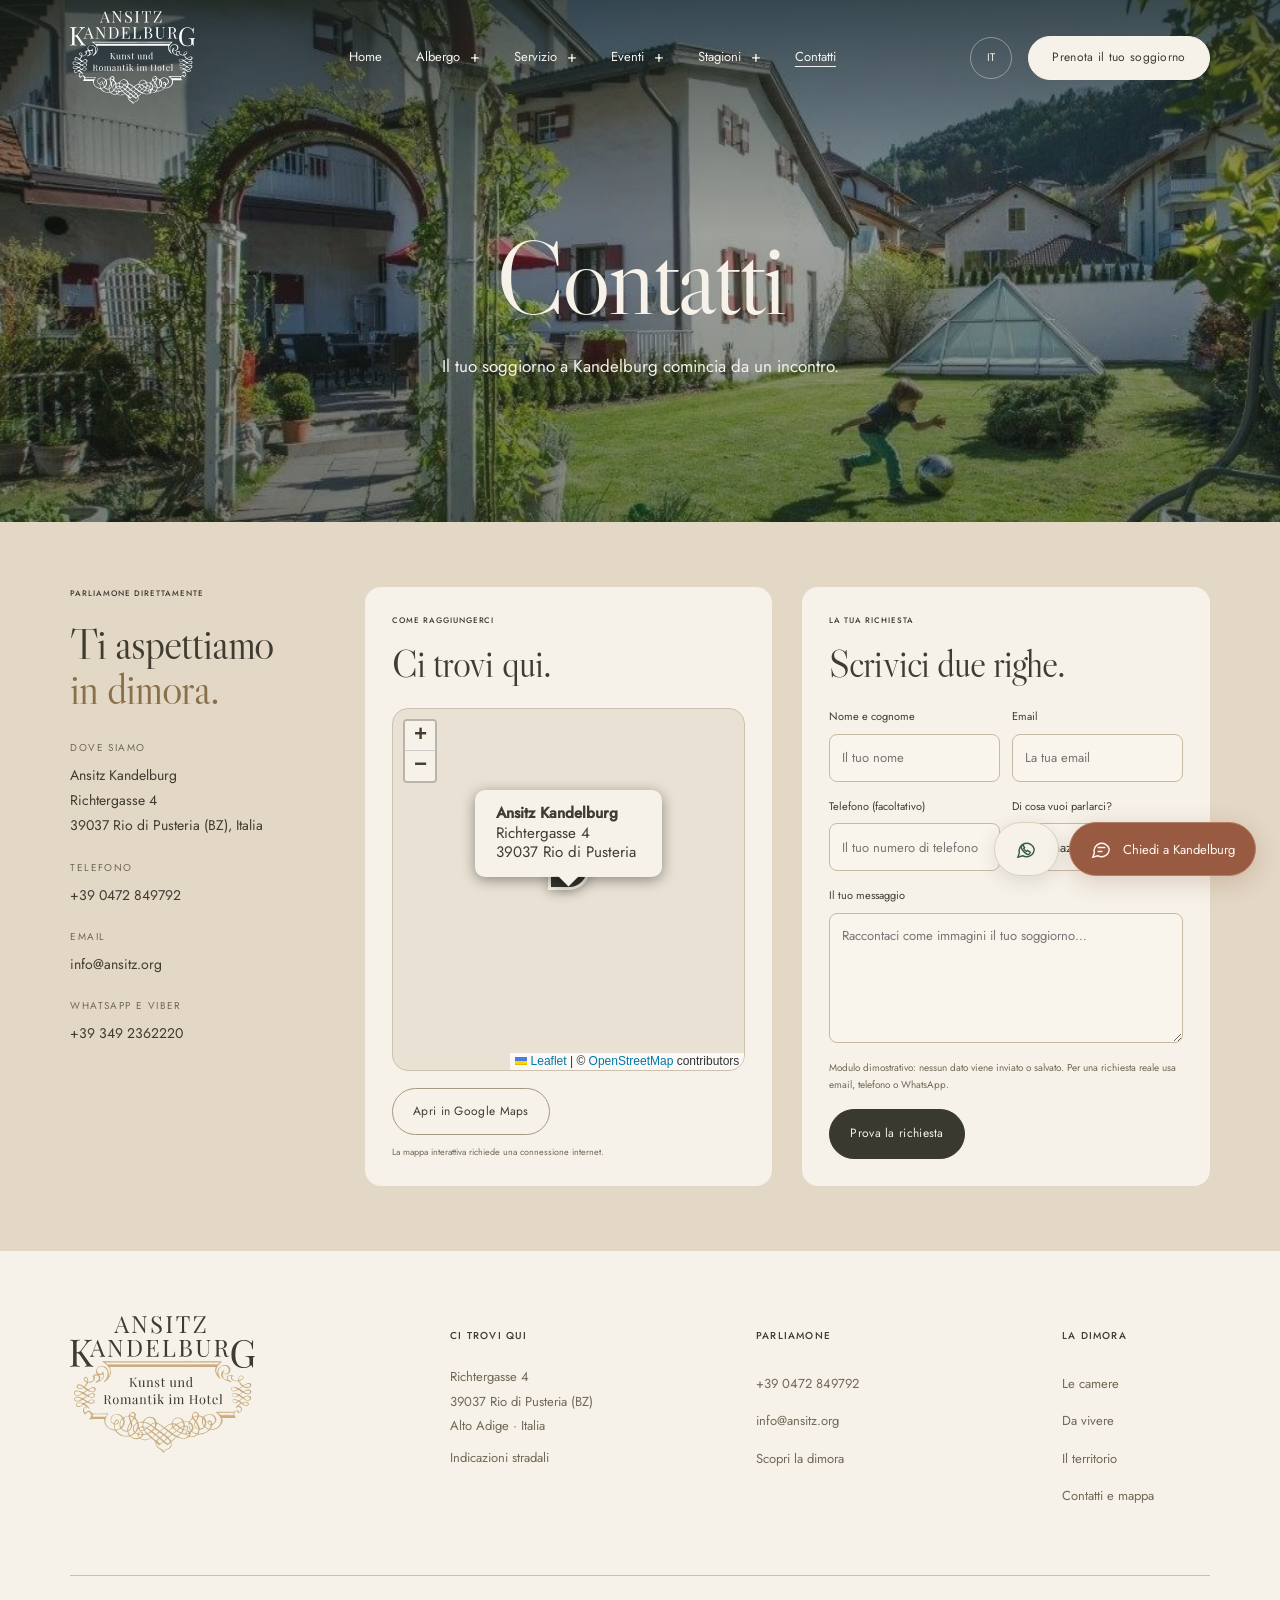
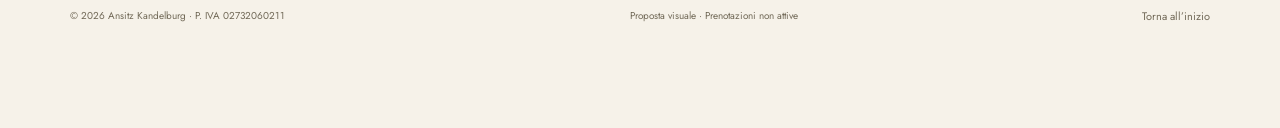
==== commit d490f6f1: "Refine mobile header with visible booking button" ====
--- a/contatti.html
+++ b/contatti.html
@@ -8,7 +8,7 @@
   <meta name="description" content="Contatta Ansitz Kandelburg e scopri come raggiungere la dimora a Rio di Pusteria, in Alto Adige.">
   <title>Contatti e come arrivare — Ansitz Kandelburg</title>
   <link rel="icon" href="assets/brand/favicon.svg" type="image/svg+xml">
-  <link rel="stylesheet" href="assets/vendor/leaflet/leaflet.css"><link rel="stylesheet" href="styles/main.css?v=25">
+  <link rel="stylesheet" href="assets/vendor/leaflet/leaflet.css"><link rel="stylesheet" href="styles/main.css?v=27">
   <link rel="stylesheet" href="styles/calendar.css?v=26">
   <script src="scripts/main.js?v=26" defer></script>
   <script src="scripts/calendar.js?v=26" defer></script>
@@ -17,11 +17,10 @@
 <body class="contact-page">
   <a class="skip-link" href="#contenuto">Vai al contenuto</a>
   <header class="site-header">
-    <button class="menu-toggle" type="button" aria-label="Apri menu" aria-expanded="false" aria-controls="mobile-menu"><span></span><span></span></button>
     <a class="brand" href="index.html#inizio" aria-label="Ansitz Kandelburg, inizio"><img src="assets/brand/ansitz-kandelburg.svg" width="274" height="203" alt="Ansitz Kandelburg"></a>
     <nav class="desktop-nav" aria-label="Navigazione principale"><a class="nav-home" href="index.html#inizio">Home</a><div class="nav-group"><button class="nav-trigger" type="button" aria-expanded="false" aria-controls="menu-albergo">Albergo<span aria-hidden="true">+</span></button><div class="mega-menu" id="menu-albergo" hidden><img src="assets/images/kandelburg-salone-storico.webp" alt="" width="300" height="195"><div class="mega-intro"><span class="eyebrow">ESPLORA KANDELBURG</span><p>La tua dimora, in Alto Adige.</p></div><div class="mega-links"><a href="index.html#dimora">Il Castel Kandelburg</a><a href="index.html#camere">Le camere</a><button type="button" data-gallery="0">Galleria fotografica</button><button type="button" data-topic="storia">Storia e leggende</button><button type="button" data-topic="offerte">Prezzi e offerte</button><button type="button" data-open-inquiry>Richiesta e prenotazione</button></div></div></div><div class="nav-group"><button class="nav-trigger" type="button" aria-expanded="false" aria-controls="menu-servizio">Servizio<span aria-hidden="true">+</span></button><div class="mega-menu" id="menu-servizio" hidden><img src="assets/images/kandelburg-giardino.webp" alt="" width="300" height="195"><div class="mega-intro"><span class="eyebrow">ESPLORA KANDELBURG</span><p>Ogni viaggio comincia bene.</p></div><div class="mega-links"><a href="contatti.html" aria-current="page">Come raggiungerci</a><button type="button" data-topic="mobilita">Treni e autobus</button><button type="button" data-topic="aeroporti">Aeroporti</button><button type="button" data-topic="taxi">Taxi e trasferimenti</button></div></div></div><div class="nav-group"><button class="nav-trigger" type="button" aria-expanded="false" aria-controls="menu-eventi">Eventi<span aria-hidden="true">+</span></button><div class="mega-menu" id="menu-eventi" hidden><img src="assets/images/kandelburg-cantina.webp" alt="" width="300" height="195"><div class="mega-intro"><span class="eyebrow">ESPLORA KANDELBURG</span><p>Il piacere di stare insieme.</p></div><div class="mega-links"><a href="index.html#esperienze">Celebrazioni eleganti</a><button type="button" data-topic="castagnate">Castagnate e Törggelen</button><a href="index.html#esperienze">Cene nelle cantine</a><button type="button" data-topic="incontri">Seminari e incontri</button></div></div></div><div class="nav-group"><button class="nav-trigger" type="button" aria-expanded="false" aria-controls="menu-stagioni">Stagioni<span aria-hidden="true">+</span></button><div class="mega-menu" id="menu-stagioni" hidden><img src="assets/images/rio-di-pusteria-panorama.webp" alt="" width="300" height="195"><div class="mega-intro"><span class="eyebrow">ESPLORA KANDELBURG</span><p>Un altro colore, ogni volta.</p></div><div class="mega-links"><a href="index.html?stagione=inverno#territorio">Neve e sci</a><a href="index.html?stagione=estate#territorio">Estate al fresco</a><a href="index.html?stagione=autunno#territorio">Autunno d’oro</a><a href="index.html?stagione=primavera#territorio">Primavera e fioritura</a><a href="index.html?stagione=inverno#territorio">Mercatini di Natale</a></div></div></div><a class="nav-contact" href="contatti.html" aria-current="page">Contatti</a></nav>
-    <div class="header-right"><div class="language-picker"><button class="language-toggle" aria-expanded="false" aria-controls="language-menu" type="button">IT<span class="sr-only"> — Seleziona lingua</span></button><div class="language-menu" id="language-menu" hidden><span class="language-current" lang="it">IT · Italiano</span><button type="button" disabled lang="de">DE · Deutsch <small>Prossimamente</small></button><button type="button" disabled lang="en">EN · English <small>Prossimamente</small></button></div></div><button class="button button-small header-cta" type="button" data-open-inquiry>Prenota il tuo soggiorno</button></div>
-    <nav class="mobile-menu" id="mobile-menu" aria-label="Menu mobile" hidden><a href="index.html#inizio">Home</a><details><summary>Albergo<span aria-hidden="true">+</span></summary><div class="mobile-submenu"><a href="index.html#dimora">Il Castel Kandelburg</a><a href="index.html#camere">Le camere</a><button type="button" data-gallery="0">Galleria fotografica</button><button type="button" data-topic="storia">Storia e leggende</button><button type="button" data-topic="offerte">Prezzi e offerte</button><button type="button" data-open-inquiry>Richiesta e prenotazione</button></div></details><details><summary>Servizio<span aria-hidden="true">+</span></summary><div class="mobile-submenu"><a href="contatti.html" aria-current="page">Come raggiungerci</a><button type="button" data-topic="mobilita">Treni e autobus</button><button type="button" data-topic="aeroporti">Aeroporti</button><button type="button" data-topic="taxi">Taxi e trasferimenti</button></div></details><details><summary>Eventi<span aria-hidden="true">+</span></summary><div class="mobile-submenu"><a href="index.html#esperienze">Celebrazioni eleganti</a><button type="button" data-topic="castagnate">Castagnate e Törggelen</button><a href="index.html#esperienze">Cene nelle cantine</a><button type="button" data-topic="incontri">Seminari e incontri</button></div></details><details><summary>Stagioni<span aria-hidden="true">+</span></summary><div class="mobile-submenu"><a href="index.html?stagione=inverno#territorio">Neve e sci</a><a href="index.html?stagione=estate#territorio">Estate al fresco</a><a href="index.html?stagione=autunno#territorio">Autunno d’oro</a><a href="index.html?stagione=primavera#territorio">Primavera e fioritura</a><a href="index.html?stagione=inverno#territorio">Mercatini di Natale</a></div></details><a href="contatti.html" aria-current="page">Contatti</a><button class="button" type="button" data-open-inquiry>Richiedi un soggiorno</button></nav>
+    <div class="header-right"><div class="language-picker"><button class="language-toggle" aria-expanded="false" aria-controls="language-menu" type="button">IT<span class="sr-only"> — Seleziona lingua</span></button><div class="language-menu" id="language-menu" hidden><span class="language-current" lang="it">IT · Italiano</span><button type="button" disabled lang="de">DE · Deutsch <small>Prossimamente</small></button><button type="button" disabled lang="en">EN · English <small>Prossimamente</small></button></div></div><button class="menu-toggle" type="button" aria-label="Apri menu" aria-expanded="false" aria-controls="mobile-menu"><span></span><span></span></button><button class="button button-small header-cta" type="button" data-open-inquiry><span class="header-cta-desktop">Prenota il tuo soggiorno</span><span class="header-cta-mobile">PRENOTA</span></button></div>
+    <nav class="mobile-menu" id="mobile-menu" aria-label="Menu mobile" hidden><a href="index.html#inizio">Home</a><details><summary>Albergo<span aria-hidden="true">+</span></summary><div class="mobile-submenu"><a href="index.html#dimora">Il Castel Kandelburg</a><a href="index.html#camere">Le camere</a><button type="button" data-gallery="0">Galleria fotografica</button><button type="button" data-topic="storia">Storia e leggende</button><button type="button" data-topic="offerte">Prezzi e offerte</button><button type="button" data-open-inquiry>Richiesta e prenotazione</button></div></details><details><summary>Servizio<span aria-hidden="true">+</span></summary><div class="mobile-submenu"><a href="contatti.html" aria-current="page">Come raggiungerci</a><button type="button" data-topic="mobilita">Treni e autobus</button><button type="button" data-topic="aeroporti">Aeroporti</button><button type="button" data-topic="taxi">Taxi e trasferimenti</button></div></details><details><summary>Eventi<span aria-hidden="true">+</span></summary><div class="mobile-submenu"><a href="index.html#esperienze">Celebrazioni eleganti</a><button type="button" data-topic="castagnate">Castagnate e Törggelen</button><a href="index.html#esperienze">Cene nelle cantine</a><button type="button" data-topic="incontri">Seminari e incontri</button></div></details><details><summary>Stagioni<span aria-hidden="true">+</span></summary><div class="mobile-submenu"><a href="index.html?stagione=inverno#territorio">Neve e sci</a><a href="index.html?stagione=estate#territorio">Estate al fresco</a><a href="index.html?stagione=autunno#territorio">Autunno d’oro</a><a href="index.html?stagione=primavera#territorio">Primavera e fioritura</a><a href="index.html?stagione=inverno#territorio">Mercatini di Natale</a></div></details><a href="contatti.html" aria-current="page">Contatti</a></nav>
   </header>
   <main id="contenuto" class="contact-page-main">
     <section class="contact-hero" aria-labelledby="contact-page-title"><img class="contact-hero-photo" src="assets/images/kandelburg-giardino.webp" width="1024" height="755" alt="Il giardino e la facciata di Ansitz Kandelburg" fetchpriority="high"><div class="contact-hero-shade" aria-hidden="true"></div><div class="contact-hero-copy"><h1 id="contact-page-title">Contatti</h1><p>Il tuo soggiorno a Kandelburg comincia da un incontro.</p></div></section>
--- a/styles/main.css
+++ b/styles/main.css
@@ -149,6 +149,12 @@
 @media(max-width:1000px){.stay-bar-heading{flex-basis:auto}.stay-form{width:100%}.stay-bar-heading h2{font-size:30px}}
 @media(max-width:700px){.stay-form{grid-template-columns:repeat(2,minmax(0,1fr));gap:20px 16px}.stay-field{padding-left:0;border:0}.stay-bar-heading h2{font-size:30px;margin-top:7px}.stay-form>.button{justify-self:center;min-width:230px;max-width:100%;font-size:12px;padding:14px 22px}.stay-field input,.stay-field select{font-size:16px;height:44px}}
 
+/* Mobile header: brand, language, menu and a persistent booking action. */
+.header-cta span{font-size:inherit;transform:none!important}.header-right .menu-toggle,.header-cta .header-cta-mobile{display:none}
+@media(max-width:1100px){.site-header{grid-template-columns:minmax(0,1fr) auto;gap:14px}.header-right{gap:8px}.header-right .menu-toggle{display:block;flex-shrink:0;color:inherit}.header-right .header-cta{display:inline-flex;min-height:44px;padding:12px 20px;font-size:11px;letter-spacing:.08em;white-space:nowrap;border-radius:999px;box-shadow:0 3px 12px #201d1614}.header-cta .header-cta-desktop{display:none}.header-cta .header-cta-mobile{display:inline}.header-right .language-toggle{min-width:44px;min-height:44px}}
+@media(max-width:700px){.site-header{padding-inline:16px;gap:8px}.site-header .brand{width:100px}.header-right{gap:6px}.header-right .header-cta{padding:12px 14px;font-size:10px}.header-right .menu-toggle{width:44px;padding:11px}}
+@media(max-width:350px){.site-header .brand{width:90px}.header-right{gap:4px}.header-right .header-cta{padding-inline:12px}}
+
 /* Desktop booking bar: one horizontally aligned row. */
 @media(min-width:1001px){.stay-bar{display:flex;align-items:center;gap:28px}.stay-bar-heading{flex:0 0 250px}.stay-bar-heading h2{font-size:27px;line-height:1.13}.stay-form{display:grid;grid-template-columns:repeat(4,minmax(0,1fr)) auto;align-items:center;gap:18px;min-width:0}.stay-field{align-self:center;max-width:none;padding-left:15px}.stay-form>.button{grid-column:auto;justify-self:end;align-self:center;min-width:0;min-height:48px;padding:14px 22px;white-space:nowrap;font-size:12px}.stay-field input,.stay-field select{height:40px}.stay-field label{margin-bottom:5px}}
 @media(min-width:1001px) and (max-width:1250px){.stay-bar{gap:20px;padding-inline:30px}.stay-bar-heading{flex-basis:215px}.stay-bar-heading h2{font-size:24px}.stay-form{gap:12px}.stay-field{padding-left:10px}.stay-field input,.stay-field select{font-size:12px}.stay-form>.button{font-size:11px;padding-inline:16px}}
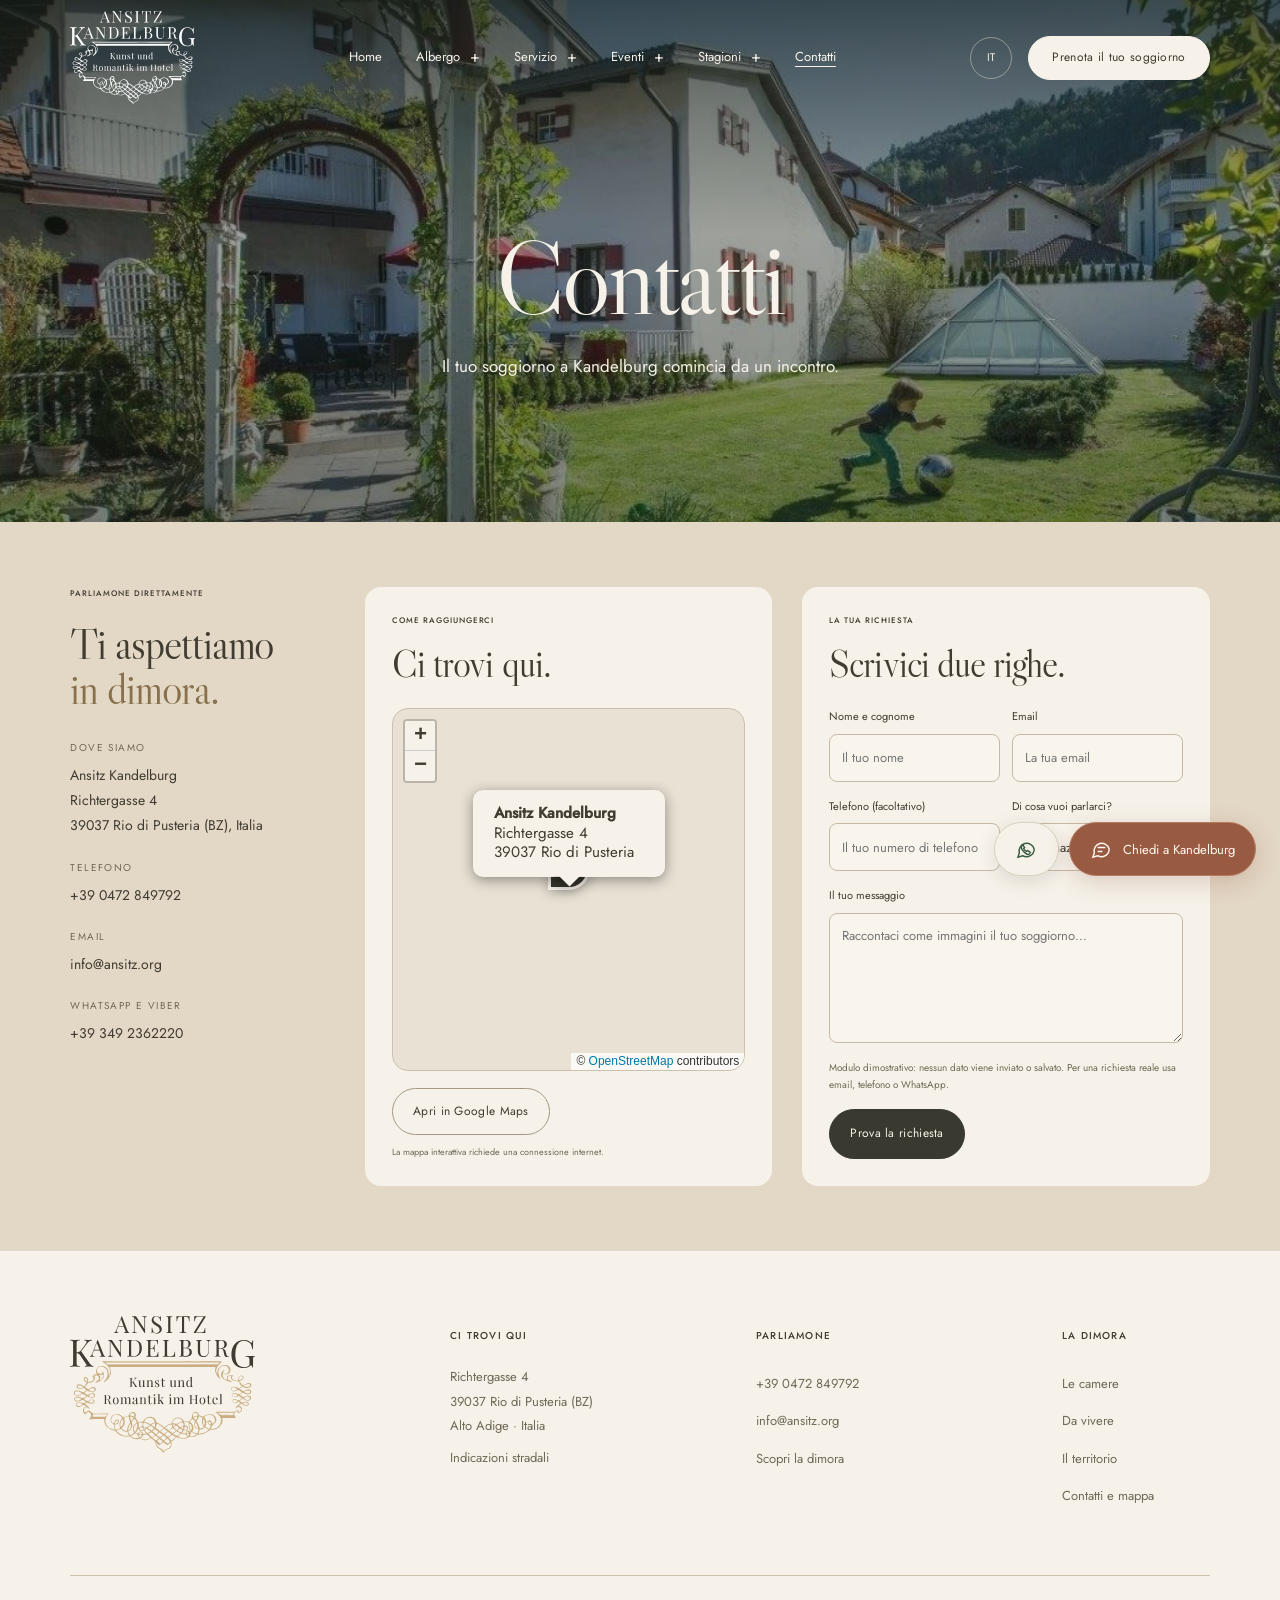
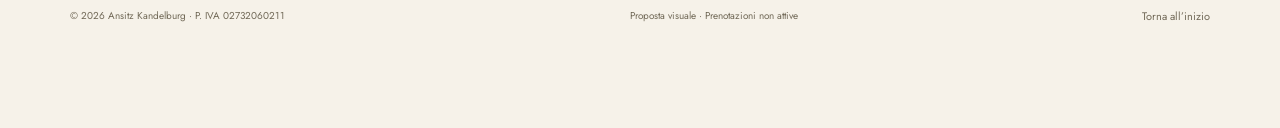
==== commit a34a8fd0: "Remove Leaflet attribution prefix from maps" ====
--- a/contatti.html
+++ b/contatti.html
@@ -8,18 +8,19 @@
   <meta name="description" content="Contatta Ansitz Kandelburg e scopri come raggiungere la dimora a Rio di Pusteria, in Alto Adige.">
   <title>Contatti e come arrivare — Ansitz Kandelburg</title>
   <link rel="icon" href="assets/brand/favicon.svg" type="image/svg+xml">
-  <link rel="stylesheet" href="assets/vendor/leaflet/leaflet.css"><link rel="stylesheet" href="styles/main.css?v=27">
+  <link rel="stylesheet" href="assets/vendor/leaflet/leaflet.css"><link rel="stylesheet" href="styles/main.css?v=28">
   <link rel="stylesheet" href="styles/calendar.css?v=26">
   <script src="scripts/main.js?v=26" defer></script>
   <script src="scripts/calendar.js?v=26" defer></script>
-  <script src="scripts/assistance.js" defer></script><script src="assets/vendor/leaflet/leaflet.js" defer></script><script src="scripts/map.js?v=11" defer></script>
+  <script src="scripts/assistance.js" defer></script><script src="assets/vendor/leaflet/leaflet.js" defer></script><script src="scripts/map.js?v=29" defer></script>
 </head>
 <body class="contact-page">
   <a class="skip-link" href="#contenuto">Vai al contenuto</a>
   <header class="site-header">
+    <button class="button button-small header-cta header-mobile-booking" type="button" data-open-inquiry>PRENOTA</button>
     <a class="brand" href="index.html#inizio" aria-label="Ansitz Kandelburg, inizio"><img src="assets/brand/ansitz-kandelburg.svg" width="274" height="203" alt="Ansitz Kandelburg"></a>
     <nav class="desktop-nav" aria-label="Navigazione principale"><a class="nav-home" href="index.html#inizio">Home</a><div class="nav-group"><button class="nav-trigger" type="button" aria-expanded="false" aria-controls="menu-albergo">Albergo<span aria-hidden="true">+</span></button><div class="mega-menu" id="menu-albergo" hidden><img src="assets/images/kandelburg-salone-storico.webp" alt="" width="300" height="195"><div class="mega-intro"><span class="eyebrow">ESPLORA KANDELBURG</span><p>La tua dimora, in Alto Adige.</p></div><div class="mega-links"><a href="index.html#dimora">Il Castel Kandelburg</a><a href="index.html#camere">Le camere</a><button type="button" data-gallery="0">Galleria fotografica</button><button type="button" data-topic="storia">Storia e leggende</button><button type="button" data-topic="offerte">Prezzi e offerte</button><button type="button" data-open-inquiry>Richiesta e prenotazione</button></div></div></div><div class="nav-group"><button class="nav-trigger" type="button" aria-expanded="false" aria-controls="menu-servizio">Servizio<span aria-hidden="true">+</span></button><div class="mega-menu" id="menu-servizio" hidden><img src="assets/images/kandelburg-giardino.webp" alt="" width="300" height="195"><div class="mega-intro"><span class="eyebrow">ESPLORA KANDELBURG</span><p>Ogni viaggio comincia bene.</p></div><div class="mega-links"><a href="contatti.html" aria-current="page">Come raggiungerci</a><button type="button" data-topic="mobilita">Treni e autobus</button><button type="button" data-topic="aeroporti">Aeroporti</button><button type="button" data-topic="taxi">Taxi e trasferimenti</button></div></div></div><div class="nav-group"><button class="nav-trigger" type="button" aria-expanded="false" aria-controls="menu-eventi">Eventi<span aria-hidden="true">+</span></button><div class="mega-menu" id="menu-eventi" hidden><img src="assets/images/kandelburg-cantina.webp" alt="" width="300" height="195"><div class="mega-intro"><span class="eyebrow">ESPLORA KANDELBURG</span><p>Il piacere di stare insieme.</p></div><div class="mega-links"><a href="index.html#esperienze">Celebrazioni eleganti</a><button type="button" data-topic="castagnate">Castagnate e Törggelen</button><a href="index.html#esperienze">Cene nelle cantine</a><button type="button" data-topic="incontri">Seminari e incontri</button></div></div></div><div class="nav-group"><button class="nav-trigger" type="button" aria-expanded="false" aria-controls="menu-stagioni">Stagioni<span aria-hidden="true">+</span></button><div class="mega-menu" id="menu-stagioni" hidden><img src="assets/images/rio-di-pusteria-panorama.webp" alt="" width="300" height="195"><div class="mega-intro"><span class="eyebrow">ESPLORA KANDELBURG</span><p>Un altro colore, ogni volta.</p></div><div class="mega-links"><a href="index.html?stagione=inverno#territorio">Neve e sci</a><a href="index.html?stagione=estate#territorio">Estate al fresco</a><a href="index.html?stagione=autunno#territorio">Autunno d’oro</a><a href="index.html?stagione=primavera#territorio">Primavera e fioritura</a><a href="index.html?stagione=inverno#territorio">Mercatini di Natale</a></div></div></div><a class="nav-contact" href="contatti.html" aria-current="page">Contatti</a></nav>
-    <div class="header-right"><div class="language-picker"><button class="language-toggle" aria-expanded="false" aria-controls="language-menu" type="button">IT<span class="sr-only"> — Seleziona lingua</span></button><div class="language-menu" id="language-menu" hidden><span class="language-current" lang="it">IT · Italiano</span><button type="button" disabled lang="de">DE · Deutsch <small>Prossimamente</small></button><button type="button" disabled lang="en">EN · English <small>Prossimamente</small></button></div></div><button class="menu-toggle" type="button" aria-label="Apri menu" aria-expanded="false" aria-controls="mobile-menu"><span></span><span></span></button><button class="button button-small header-cta" type="button" data-open-inquiry><span class="header-cta-desktop">Prenota il tuo soggiorno</span><span class="header-cta-mobile">PRENOTA</span></button></div>
+    <div class="header-right"><div class="language-picker"><button class="language-toggle" aria-expanded="false" aria-controls="language-menu" type="button">IT<span class="sr-only"> — Seleziona lingua</span></button><div class="language-menu" id="language-menu" hidden><span class="language-current" lang="it">IT · Italiano</span><button type="button" disabled lang="de">DE · Deutsch <small>Prossimamente</small></button><button type="button" disabled lang="en">EN · English <small>Prossimamente</small></button></div></div><button class="menu-toggle" type="button" aria-label="Apri menu" aria-expanded="false" aria-controls="mobile-menu"><span></span><span></span></button><button class="button button-small header-cta" type="button" data-open-inquiry>Prenota il tuo soggiorno</button></div>
     <nav class="mobile-menu" id="mobile-menu" aria-label="Menu mobile" hidden><a href="index.html#inizio">Home</a><details><summary>Albergo<span aria-hidden="true">+</span></summary><div class="mobile-submenu"><a href="index.html#dimora">Il Castel Kandelburg</a><a href="index.html#camere">Le camere</a><button type="button" data-gallery="0">Galleria fotografica</button><button type="button" data-topic="storia">Storia e leggende</button><button type="button" data-topic="offerte">Prezzi e offerte</button><button type="button" data-open-inquiry>Richiesta e prenotazione</button></div></details><details><summary>Servizio<span aria-hidden="true">+</span></summary><div class="mobile-submenu"><a href="contatti.html" aria-current="page">Come raggiungerci</a><button type="button" data-topic="mobilita">Treni e autobus</button><button type="button" data-topic="aeroporti">Aeroporti</button><button type="button" data-topic="taxi">Taxi e trasferimenti</button></div></details><details><summary>Eventi<span aria-hidden="true">+</span></summary><div class="mobile-submenu"><a href="index.html#esperienze">Celebrazioni eleganti</a><button type="button" data-topic="castagnate">Castagnate e Törggelen</button><a href="index.html#esperienze">Cene nelle cantine</a><button type="button" data-topic="incontri">Seminari e incontri</button></div></details><details><summary>Stagioni<span aria-hidden="true">+</span></summary><div class="mobile-submenu"><a href="index.html?stagione=inverno#territorio">Neve e sci</a><a href="index.html?stagione=estate#territorio">Estate al fresco</a><a href="index.html?stagione=autunno#territorio">Autunno d’oro</a><a href="index.html?stagione=primavera#territorio">Primavera e fioritura</a><a href="index.html?stagione=inverno#territorio">Mercatini di Natale</a></div></details><a href="contatti.html" aria-current="page">Contatti</a></nav>
   </header>
   <main id="contenuto" class="contact-page-main">
--- a/styles/main.css
+++ b/styles/main.css
@@ -149,11 +149,11 @@
 @media(max-width:1000px){.stay-bar-heading{flex-basis:auto}.stay-form{width:100%}.stay-bar-heading h2{font-size:30px}}
 @media(max-width:700px){.stay-form{grid-template-columns:repeat(2,minmax(0,1fr));gap:20px 16px}.stay-field{padding-left:0;border:0}.stay-bar-heading h2{font-size:30px;margin-top:7px}.stay-form>.button{justify-self:center;min-width:230px;max-width:100%;font-size:12px;padding:14px 22px}.stay-field input,.stay-field select{font-size:16px;height:44px}}
 
-/* Mobile header: brand, language, menu and a persistent booking action. */
-.header-cta span{font-size:inherit;transform:none!important}.header-right .menu-toggle,.header-cta .header-cta-mobile{display:none}
-@media(max-width:1100px){.site-header{grid-template-columns:minmax(0,1fr) auto;gap:14px}.header-right{gap:8px}.header-right .menu-toggle{display:block;flex-shrink:0;color:inherit}.header-right .header-cta{display:inline-flex;min-height:44px;padding:12px 20px;font-size:11px;letter-spacing:.08em;white-space:nowrap;border-radius:999px;box-shadow:0 3px 12px #201d1614}.header-cta .header-cta-desktop{display:none}.header-cta .header-cta-mobile{display:inline}.header-right .language-toggle{min-width:44px;min-height:44px}}
-@media(max-width:700px){.site-header{padding-inline:16px;gap:8px}.site-header .brand{width:100px}.header-right{gap:6px}.header-right .header-cta{padding:12px 14px;font-size:10px}.header-right .menu-toggle{width:44px;padding:11px}}
-@media(max-width:350px){.site-header .brand{width:90px}.header-right{gap:4px}.header-right .header-cta{padding-inline:12px}}
+/* Mobile header: booking left, centered brand, language and menu right. */
+.header-right .menu-toggle,.header-mobile-booking{display:none}
+@media(max-width:1100px){.site-header{grid-template-columns:minmax(0,1fr) auto minmax(0,1fr);gap:10px}.site-header .brand{grid-column:2;grid-row:1;justify-self:center}.header-right{grid-column:3;grid-row:1;justify-self:end;gap:8px}.header-right .menu-toggle{display:block;flex-shrink:0;color:inherit}.header-right .header-cta{display:none}.site-header .header-mobile-booking{display:inline-flex;grid-column:1;grid-row:1;justify-self:start;min-height:44px;padding:12px 20px;font-size:11px;font-weight:600;letter-spacing:.08em;white-space:nowrap;border-radius:999px;box-shadow:0 3px 12px #201d1614}.header-right .language-toggle{min-width:44px;min-height:44px}}
+@media(max-width:700px){.site-header{padding-inline:16px;gap:8px}.site-header .brand{width:100px}.header-right{gap:6px}.site-header .header-mobile-booking{padding:12px 14px;font-size:10px}.header-right .menu-toggle{width:44px;padding:11px}}
+@media(max-width:350px){.site-header .brand{width:90px}.header-right{gap:4px}.site-header .header-mobile-booking{padding-inline:12px}}
 
 /* Desktop booking bar: one horizontally aligned row. */
 @media(min-width:1001px){.stay-bar{display:flex;align-items:center;gap:28px}.stay-bar-heading{flex:0 0 250px}.stay-bar-heading h2{font-size:27px;line-height:1.13}.stay-form{display:grid;grid-template-columns:repeat(4,minmax(0,1fr)) auto;align-items:center;gap:18px;min-width:0}.stay-field{align-self:center;max-width:none;padding-left:15px}.stay-form>.button{grid-column:auto;justify-self:end;align-self:center;min-width:0;min-height:48px;padding:14px 22px;white-space:nowrap;font-size:12px}.stay-field input,.stay-field select{height:40px}.stay-field label{margin-bottom:5px}}
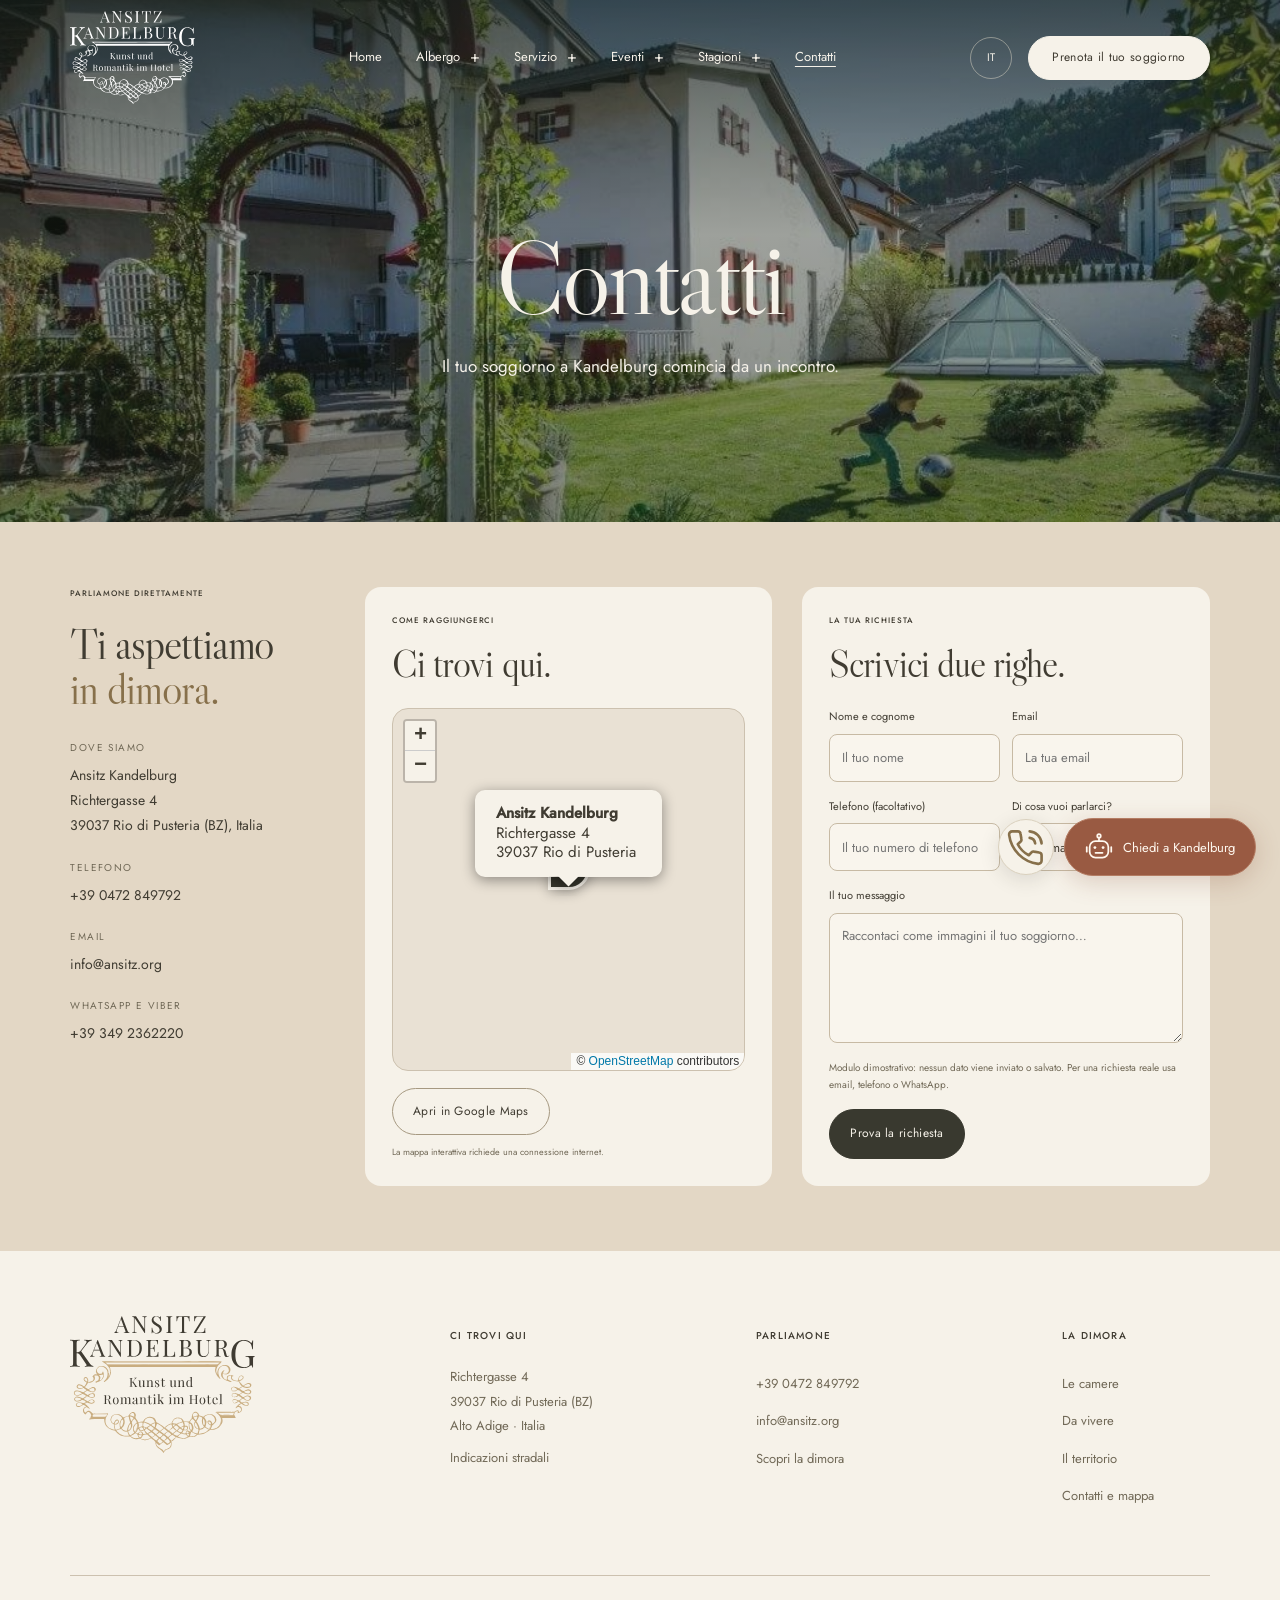
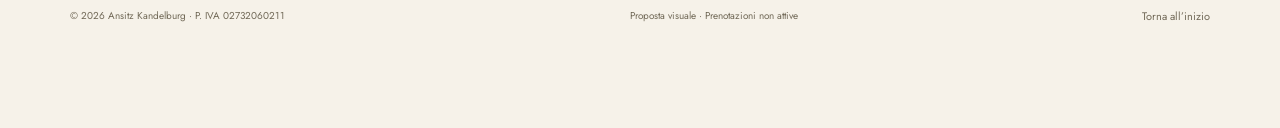
==== commit aeac69a4: "Redesign floating contact and chatbot icons" ====
--- a/contatti.html
+++ b/contatti.html
@@ -8,7 +8,7 @@
   <meta name="description" content="Contatta Ansitz Kandelburg e scopri come raggiungere la dimora a Rio di Pusteria, in Alto Adige.">
   <title>Contatti e come arrivare — Ansitz Kandelburg</title>
   <link rel="icon" href="assets/brand/favicon.svg" type="image/svg+xml">
-  <link rel="stylesheet" href="assets/vendor/leaflet/leaflet.css"><link rel="stylesheet" href="styles/main.css?v=28">
+  <link rel="stylesheet" href="assets/vendor/leaflet/leaflet.css"><link rel="stylesheet" href="styles/main.css?v=30">
   <link rel="stylesheet" href="styles/calendar.css?v=26">
   <script src="scripts/main.js?v=26" defer></script>
   <script src="scripts/calendar.js?v=26" defer></script>
@@ -44,7 +44,7 @@
   <aside class="floating-assistance" aria-label="Assistenza e messaggi">
     <div class="messaging-panel" id="messaging-panel" hidden><button class="panel-close" type="button" data-close-messaging aria-label="Chiudi contatti rapidi">×</button><p class="eyebrow">UN CONTATTO DIRETTO</p><h2>Parliamone.</h2><p>Scegli come scrivere alla dimora.</p><a class="messaging-choice whatsapp-choice" href="https://wa.me/393492362220" target="_blank" rel="noopener noreferrer">WhatsApp <span>Apri la conversazione</span></a><a class="messaging-choice viber-choice" href="viber://chat?number=%2B393492362220">Viber <span>Apri nell’app Viber</span></a><small>+39 349 2362220</small></div>
     <section class="chat-panel" id="chat-panel" role="dialog" aria-modal="false" aria-labelledby="chat-title" hidden><header class="chat-header"><div><span class="eyebrow">BENVENUTI NELLA DIMORA</span><h2 id="chat-title">Assistente Kandelburg</h2><span class="chat-demo-label">Chat dimostrativa</span></div><button class="panel-close" type="button" data-close-chat aria-label="Chiudi chat">×</button></header><div class="chat-messages" id="chat-messages" role="log" aria-live="polite" aria-label="Conversazione"><p class="chat-message assistant-message">Benvenuto a Kandelburg. Posso mostrarti informazioni sulle camere, sulla dimora e su come raggiungerci. Da dove cominciamo?</p></div><div class="chat-suggestions" aria-label="Domande rapide"><button type="button" data-chat-question="Vorrei informazioni sulle camere">Le camere</button><button type="button" data-chat-question="Dove si trova Kandelburg?">Come arrivare</button><button type="button" data-chat-question="Come richiedo disponibilità?">Il soggiorno</button></div><form class="chat-form" id="chat-form"><label class="sr-only" for="chat-input">Scrivi una domanda</label><input id="chat-input" name="question" autocomplete="off" placeholder="Scrivi una domanda…" maxlength="500" required><button type="submit" aria-label="Invia domanda alla chat demo">Invia</button></form><p class="chat-notice">Risposte di esempio, senza AI o operatore. I messaggi restano in questa pagina e non vengono inviati all’hotel.</p></section>
-    <div class="floating-actions"><button class="messaging-toggle" type="button" aria-label="Apri WhatsApp e Viber" aria-expanded="false" aria-controls="messaging-panel"><svg viewBox="0 0 24 24" fill="none" stroke="currentColor" stroke-width="1.5" aria-hidden="true"><path d="M20 11.5a8 8 0 0 1-12 7L3 20l1.5-4.4A8 8 0 1 1 20 11.5Z"/><path d="m8 7 2 3-1 1a7 7 0 0 0 3 3l1-1 3 2c-1 3-3 3-6 0s-5-5-2-8Z"/></svg><span>WhatsApp / Viber</span></button><button class="chat-toggle" type="button" aria-label="Apri assistente Kandelburg" aria-expanded="false" aria-controls="chat-panel"><svg viewBox="0 0 24 24" fill="none" stroke="currentColor" stroke-width="1.5" aria-hidden="true"><path d="M20 11.5a8 8 0 0 1-12 7L3 20l1.5-4.4A8 8 0 1 1 20 11.5Z"/><path d="M8 10h8M8 14h5"/></svg><span>Chiedi a Kandelburg</span></button></div>
+    <div class="floating-actions"><button class="messaging-toggle" type="button" aria-label="Apri WhatsApp e Viber" aria-expanded="false" aria-controls="messaging-panel"><svg viewBox="0 0 24 24" fill="none" stroke="currentColor" stroke-width="1.45" stroke-linecap="round" stroke-linejoin="round" aria-hidden="true"><path d="M20.5 16.5v3a1.7 1.7 0 0 1-1.9 1.7A18.3 18.3 0 0 1 2.8 5.4 1.7 1.7 0 0 1 4.5 3.5h3a1.5 1.5 0 0 1 1.5 1.3l.5 2.8a1.5 1.5 0 0 1-.4 1.4l-1.6 1.5a14 14 0 0 0 6 6l1.5-1.6a1.5 1.5 0 0 1 1.4-.4l2.8.5a1.5 1.5 0 0 1 1.3 1.5Z"/><path d="M14 3.5a7 7 0 0 1 6.5 6.5M14 7a3.5 3.5 0 0 1 3 3"/></svg><span>WhatsApp / Viber</span></button><button class="chat-toggle" type="button" aria-label="Apri assistente Kandelburg" aria-expanded="false" aria-controls="chat-panel"><svg viewBox="0 0 24 24" fill="none" stroke="currentColor" stroke-width="1.5" stroke-linecap="round" stroke-linejoin="round" aria-hidden="true"><rect x="4" y="7" width="16" height="14" rx="5"/><path d="M12 7V4M1.5 12v4M22.5 12v4M9 17h6"/><circle cx="12" cy="2.5" r="1.5"/><circle cx="8.5" cy="12.5" r="1.2" fill="currentColor" stroke="none"/><circle cx="15.5" cy="12.5" r="1.2" fill="currentColor" stroke="none"/></svg><span>Chiedi a Kandelburg</span></button></div>
   </aside>
 </body>
 </html>
--- a/styles/main.css
+++ b/styles/main.css
@@ -158,3 +158,9 @@
 /* Desktop booking bar: one horizontally aligned row. */
 @media(min-width:1001px){.stay-bar{display:flex;align-items:center;gap:28px}.stay-bar-heading{flex:0 0 250px}.stay-bar-heading h2{font-size:27px;line-height:1.13}.stay-form{display:grid;grid-template-columns:repeat(4,minmax(0,1fr)) auto;align-items:center;gap:18px;min-width:0}.stay-field{align-self:center;max-width:none;padding-left:15px}.stay-form>.button{grid-column:auto;justify-self:end;align-self:center;min-width:0;min-height:48px;padding:14px 22px;white-space:nowrap;font-size:12px}.stay-field input,.stay-field select{height:40px}.stay-field label{margin-bottom:5px}}
 @media(min-width:1001px) and (max-width:1250px){.stay-bar{gap:20px;padding-inline:30px}.stay-bar-heading{flex-basis:215px}.stay-bar-heading h2{font-size:24px}.stay-form{gap:12px}.stay-field{padding-left:10px}.stay-field input,.stay-field select{font-size:12px}.stay-form>.button{font-size:11px;padding-inline:16px}}
+
+/* Large, restrained contact symbol and a distinct robot for the assistant. */
+.floating-actions .messaging-toggle{width:56px;height:56px;min-height:56px;padding:6px!important;flex-shrink:0;color:var(--bronze)}
+.floating-actions .messaging-toggle svg{width:44px;height:44px}
+.floating-actions .chat-toggle svg{width:28px;height:28px}
+@media(max-width:700px){.floating-actions .messaging-toggle{width:52px;height:52px;min-height:52px;padding:5px!important}.floating-actions .messaging-toggle svg{width:42px;height:42px}.floating-actions .chat-toggle svg{width:26px;height:26px}}
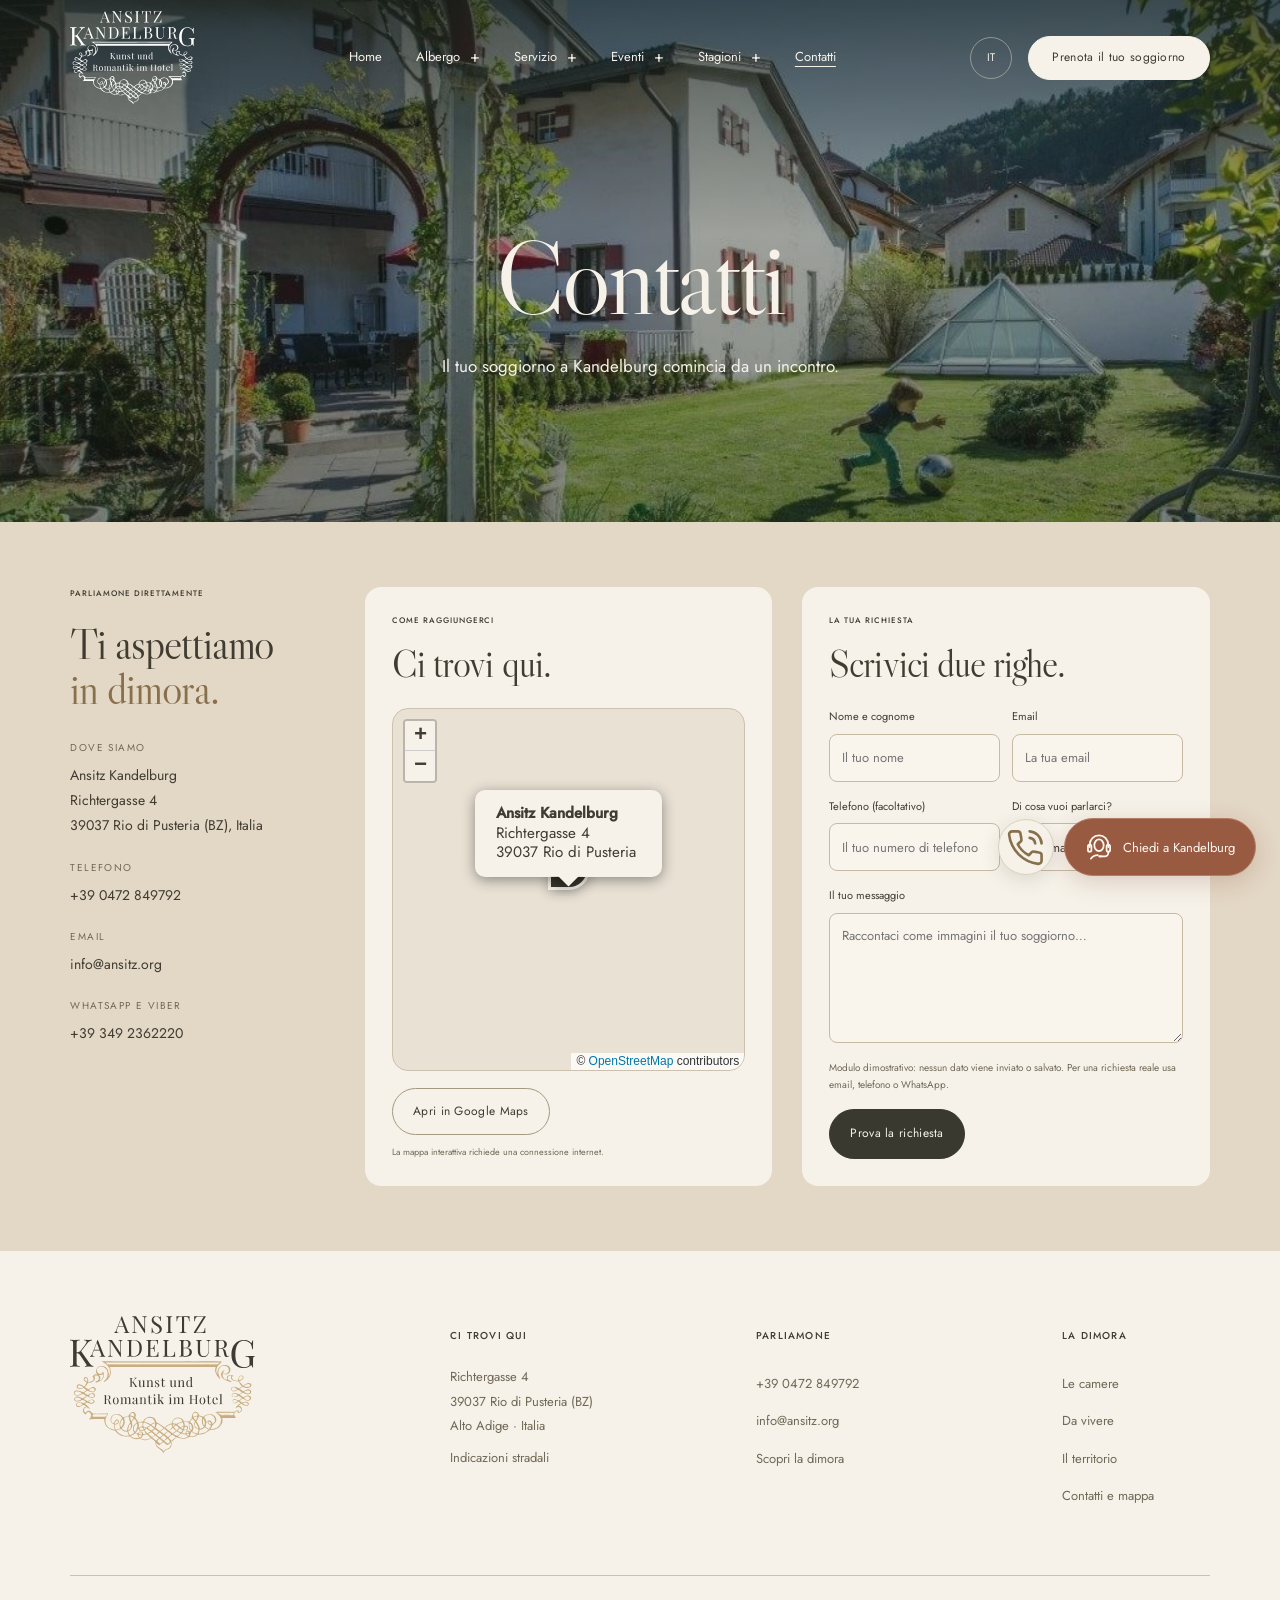
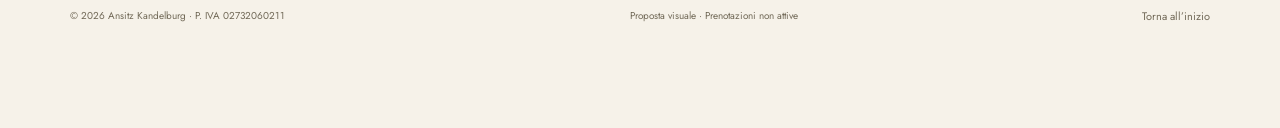
==== commit 9de22a1e: "Use headset operator icon for assistant" ====
--- a/contatti.html
+++ b/contatti.html
@@ -44,7 +44,7 @@
   <aside class="floating-assistance" aria-label="Assistenza e messaggi">
     <div class="messaging-panel" id="messaging-panel" hidden><button class="panel-close" type="button" data-close-messaging aria-label="Chiudi contatti rapidi">×</button><p class="eyebrow">UN CONTATTO DIRETTO</p><h2>Parliamone.</h2><p>Scegli come scrivere alla dimora.</p><a class="messaging-choice whatsapp-choice" href="https://wa.me/393492362220" target="_blank" rel="noopener noreferrer">WhatsApp <span>Apri la conversazione</span></a><a class="messaging-choice viber-choice" href="viber://chat?number=%2B393492362220">Viber <span>Apri nell’app Viber</span></a><small>+39 349 2362220</small></div>
     <section class="chat-panel" id="chat-panel" role="dialog" aria-modal="false" aria-labelledby="chat-title" hidden><header class="chat-header"><div><span class="eyebrow">BENVENUTI NELLA DIMORA</span><h2 id="chat-title">Assistente Kandelburg</h2><span class="chat-demo-label">Chat dimostrativa</span></div><button class="panel-close" type="button" data-close-chat aria-label="Chiudi chat">×</button></header><div class="chat-messages" id="chat-messages" role="log" aria-live="polite" aria-label="Conversazione"><p class="chat-message assistant-message">Benvenuto a Kandelburg. Posso mostrarti informazioni sulle camere, sulla dimora e su come raggiungerci. Da dove cominciamo?</p></div><div class="chat-suggestions" aria-label="Domande rapide"><button type="button" data-chat-question="Vorrei informazioni sulle camere">Le camere</button><button type="button" data-chat-question="Dove si trova Kandelburg?">Come arrivare</button><button type="button" data-chat-question="Come richiedo disponibilità?">Il soggiorno</button></div><form class="chat-form" id="chat-form"><label class="sr-only" for="chat-input">Scrivi una domanda</label><input id="chat-input" name="question" autocomplete="off" placeholder="Scrivi una domanda…" maxlength="500" required><button type="submit" aria-label="Invia domanda alla chat demo">Invia</button></form><p class="chat-notice">Risposte di esempio, senza AI o operatore. I messaggi restano in questa pagina e non vengono inviati all’hotel.</p></section>
-    <div class="floating-actions"><button class="messaging-toggle" type="button" aria-label="Apri WhatsApp e Viber" aria-expanded="false" aria-controls="messaging-panel"><svg viewBox="0 0 24 24" fill="none" stroke="currentColor" stroke-width="1.45" stroke-linecap="round" stroke-linejoin="round" aria-hidden="true"><path d="M20.5 16.5v3a1.7 1.7 0 0 1-1.9 1.7A18.3 18.3 0 0 1 2.8 5.4 1.7 1.7 0 0 1 4.5 3.5h3a1.5 1.5 0 0 1 1.5 1.3l.5 2.8a1.5 1.5 0 0 1-.4 1.4l-1.6 1.5a14 14 0 0 0 6 6l1.5-1.6a1.5 1.5 0 0 1 1.4-.4l2.8.5a1.5 1.5 0 0 1 1.3 1.5Z"/><path d="M14 3.5a7 7 0 0 1 6.5 6.5M14 7a3.5 3.5 0 0 1 3 3"/></svg><span>WhatsApp / Viber</span></button><button class="chat-toggle" type="button" aria-label="Apri assistente Kandelburg" aria-expanded="false" aria-controls="chat-panel"><svg viewBox="0 0 24 24" fill="none" stroke="currentColor" stroke-width="1.5" stroke-linecap="round" stroke-linejoin="round" aria-hidden="true"><rect x="4" y="7" width="16" height="14" rx="5"/><path d="M12 7V4M1.5 12v4M22.5 12v4M9 17h6"/><circle cx="12" cy="2.5" r="1.5"/><circle cx="8.5" cy="12.5" r="1.2" fill="currentColor" stroke="none"/><circle cx="15.5" cy="12.5" r="1.2" fill="currentColor" stroke="none"/></svg><span>Chiedi a Kandelburg</span></button></div>
+    <div class="floating-actions"><button class="messaging-toggle" type="button" aria-label="Apri WhatsApp e Viber" aria-expanded="false" aria-controls="messaging-panel"><svg viewBox="0 0 24 24" fill="none" stroke="currentColor" stroke-width="1.45" stroke-linecap="round" stroke-linejoin="round" aria-hidden="true"><path d="M20.5 16.5v3a1.7 1.7 0 0 1-1.9 1.7A18.3 18.3 0 0 1 2.8 5.4 1.7 1.7 0 0 1 4.5 3.5h3a1.5 1.5 0 0 1 1.5 1.3l.5 2.8a1.5 1.5 0 0 1-.4 1.4l-1.6 1.5a14 14 0 0 0 6 6l1.5-1.6a1.5 1.5 0 0 1 1.4-.4l2.8.5a1.5 1.5 0 0 1 1.3 1.5Z"/><path d="M14 3.5a7 7 0 0 1 6.5 6.5M14 7a3.5 3.5 0 0 1 3 3"/></svg><span>WhatsApp / Viber</span></button><button class="chat-toggle" type="button" aria-label="Apri assistente Kandelburg" aria-expanded="false" aria-controls="chat-panel"><svg viewBox="0 0 24 24" fill="none" stroke="currentColor" stroke-width="1.5" stroke-linecap="round" stroke-linejoin="round" aria-hidden="true"><path d="M4 12V10a8 8 0 0 1 16 0v2"/><rect x="2.5" y="10" width="3" height="6" rx="1.5"/><rect x="18.5" y="10" width="3" height="6" rx="1.5"/><path d="M20 16v1a3 3 0 0 1-3 3h-3M5 22a7.8 7.8 0 0 1 6-3"/><ellipse cx="12" cy="10.5" rx="4" ry="5"/><rect x="11.5" y="19" width="3" height="2" rx="1" fill="currentColor" stroke="none"/></svg><span>Chiedi a Kandelburg</span></button></div>
   </aside>
 </body>
 </html>
--- a/styles/main.css
+++ b/styles/main.css
@@ -159,7 +159,7 @@
 @media(min-width:1001px){.stay-bar{display:flex;align-items:center;gap:28px}.stay-bar-heading{flex:0 0 250px}.stay-bar-heading h2{font-size:27px;line-height:1.13}.stay-form{display:grid;grid-template-columns:repeat(4,minmax(0,1fr)) auto;align-items:center;gap:18px;min-width:0}.stay-field{align-self:center;max-width:none;padding-left:15px}.stay-form>.button{grid-column:auto;justify-self:end;align-self:center;min-width:0;min-height:48px;padding:14px 22px;white-space:nowrap;font-size:12px}.stay-field input,.stay-field select{height:40px}.stay-field label{margin-bottom:5px}}
 @media(min-width:1001px) and (max-width:1250px){.stay-bar{gap:20px;padding-inline:30px}.stay-bar-heading{flex-basis:215px}.stay-bar-heading h2{font-size:24px}.stay-form{gap:12px}.stay-field{padding-left:10px}.stay-field input,.stay-field select{font-size:12px}.stay-form>.button{font-size:11px;padding-inline:16px}}
 
-/* Large, restrained contact symbol and a distinct robot for the assistant. */
+/* Large contact symbol and a headset operator for the assistant. */
 .floating-actions .messaging-toggle{width:56px;height:56px;min-height:56px;padding:6px!important;flex-shrink:0;color:var(--bronze)}
 .floating-actions .messaging-toggle svg{width:44px;height:44px}
 .floating-actions .chat-toggle svg{width:28px;height:28px}
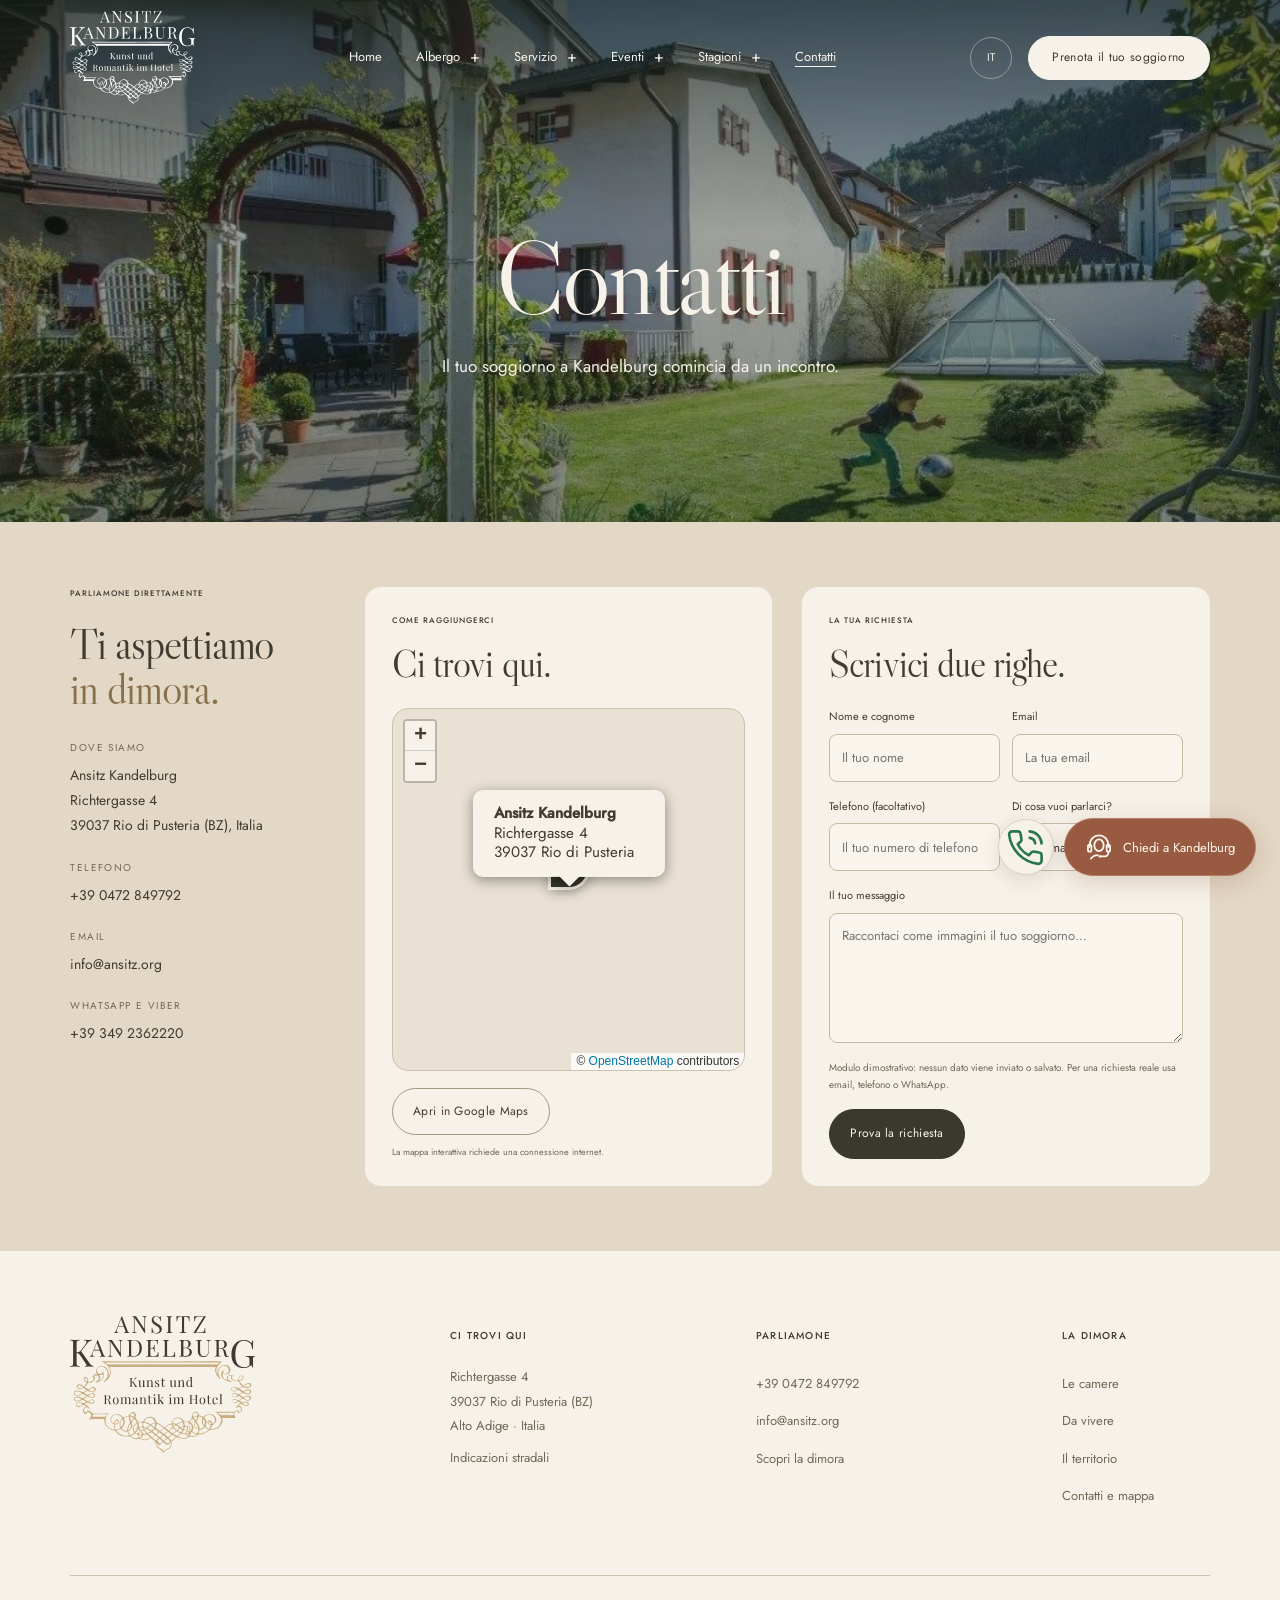
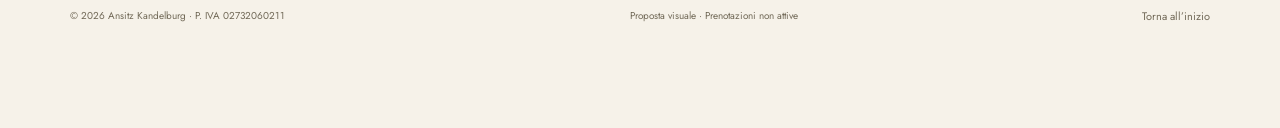
==== commit 1d62f19d: "Add gentle floating motion and green contact icon" ====
--- a/contatti.html
+++ b/contatti.html
@@ -8,7 +8,7 @@
   <meta name="description" content="Contatta Ansitz Kandelburg e scopri come raggiungere la dimora a Rio di Pusteria, in Alto Adige.">
   <title>Contatti e come arrivare — Ansitz Kandelburg</title>
   <link rel="icon" href="assets/brand/favicon.svg" type="image/svg+xml">
-  <link rel="stylesheet" href="assets/vendor/leaflet/leaflet.css"><link rel="stylesheet" href="styles/main.css?v=30">
+  <link rel="stylesheet" href="assets/vendor/leaflet/leaflet.css"><link rel="stylesheet" href="styles/main.css?v=32">
   <link rel="stylesheet" href="styles/calendar.css?v=26">
   <script src="scripts/main.js?v=26" defer></script>
   <script src="scripts/calendar.js?v=26" defer></script>
--- a/styles/main.css
+++ b/styles/main.css
@@ -160,7 +160,11 @@
 @media(min-width:1001px) and (max-width:1250px){.stay-bar{gap:20px;padding-inline:30px}.stay-bar-heading{flex-basis:215px}.stay-bar-heading h2{font-size:24px}.stay-form{gap:12px}.stay-field{padding-left:10px}.stay-field input,.stay-field select{font-size:12px}.stay-form>.button{font-size:11px;padding-inline:16px}}
 
 /* Large contact symbol and a headset operator for the assistant. */
-.floating-actions .messaging-toggle{width:56px;height:56px;min-height:56px;padding:6px!important;flex-shrink:0;color:var(--bronze)}
+.floating-actions .messaging-toggle{width:56px;height:56px;min-height:56px;padding:6px!important;flex-shrink:0;color:#28764c}
 .floating-actions .messaging-toggle svg{width:44px;height:44px}
 .floating-actions .chat-toggle svg{width:28px;height:28px}
 @media(max-width:700px){.floating-actions .messaging-toggle{width:52px;height:52px;min-height:52px;padding:5px!important}.floating-actions .messaging-toggle svg{width:42px;height:42px}.floating-actions .chat-toggle svg{width:26px;height:26px}}
+
+/* Gentle floating motion; controls stay still during interaction. */
+@keyframes assistance-float{0%,100%{transform:translateY(0)}50%{transform:translateY(-6px)}}
+@media(prefers-reduced-motion:no-preference){.floating-actions>button{animation:assistance-float 4s ease-in-out infinite}.floating-actions>.chat-toggle{animation-delay:-1.6s}.floating-actions:hover>button,.floating-actions:focus-within>button,.floating-assistance:has([aria-expanded=true]) .floating-actions>button{animation-play-state:paused}}
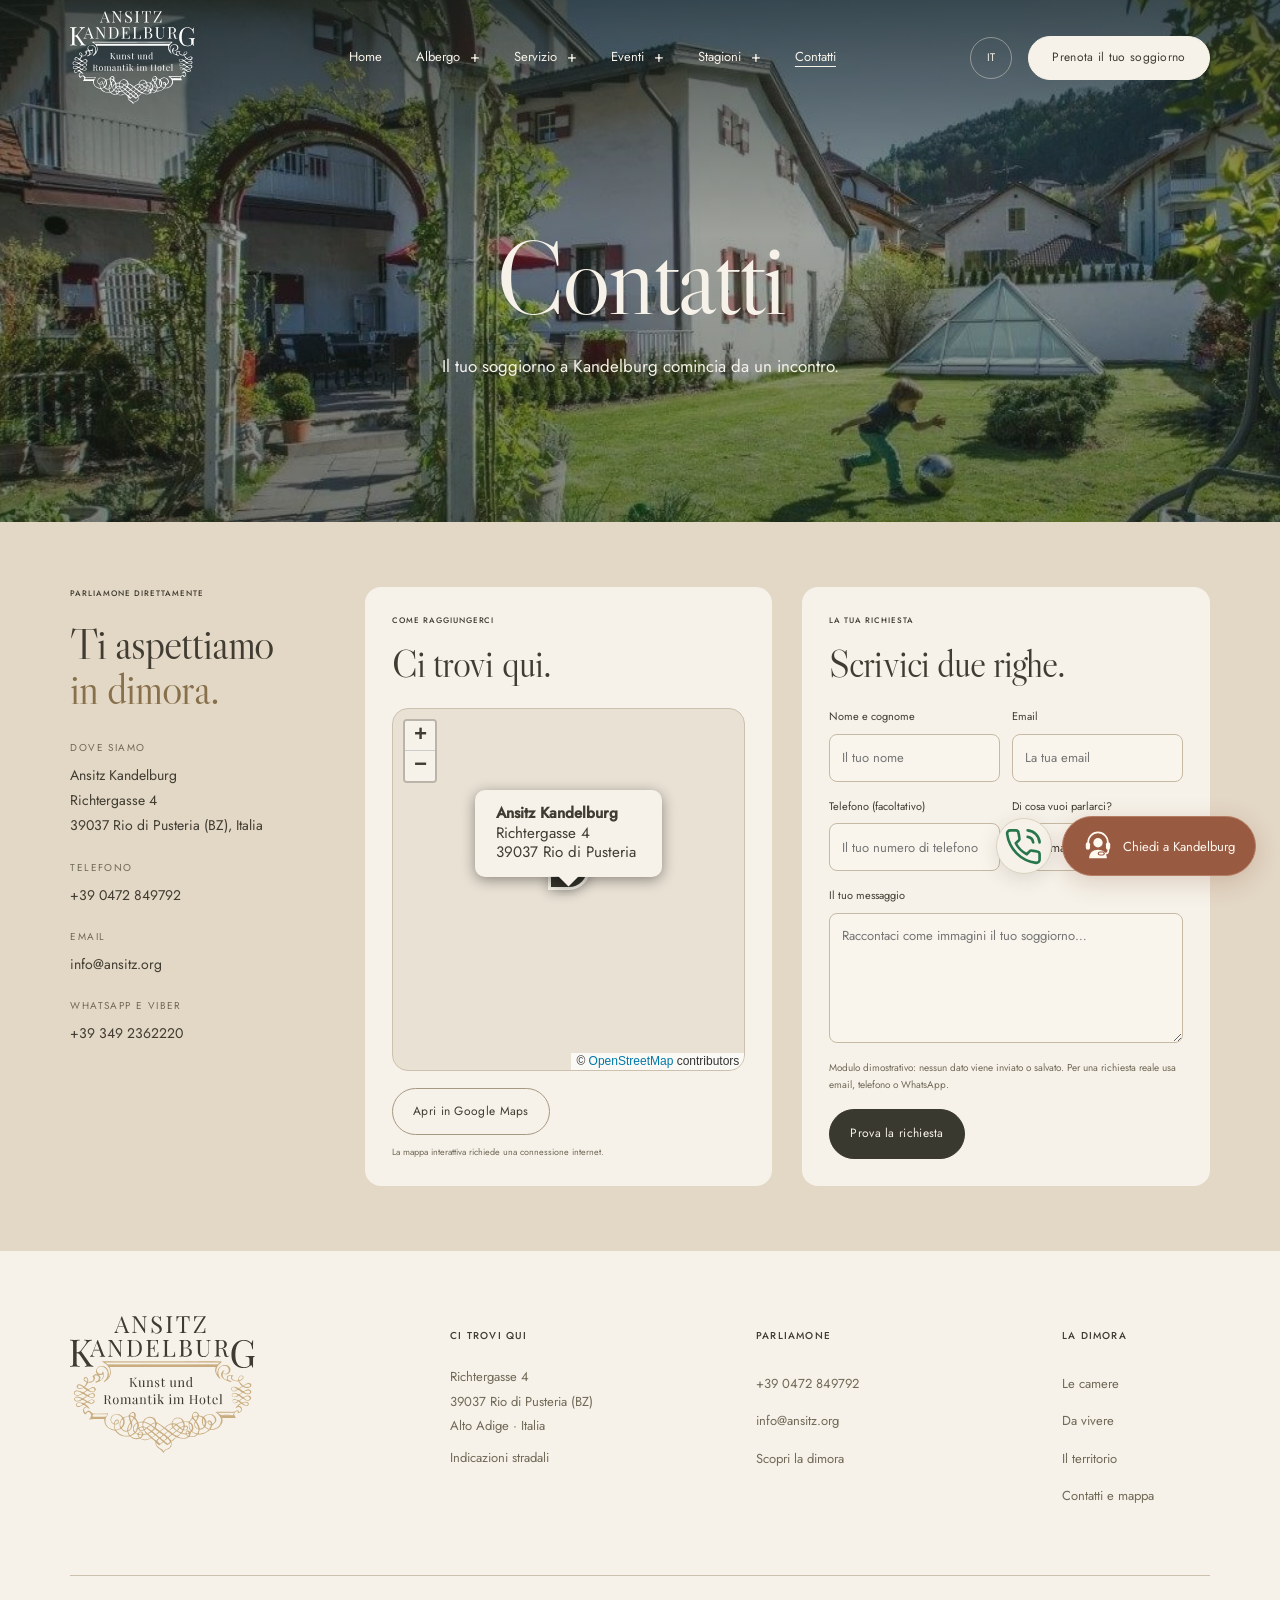
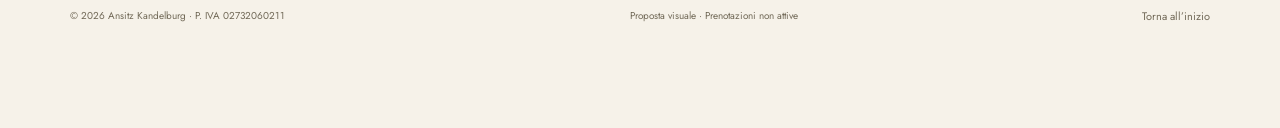
==== commit af755289: "Refine assistant icon with a filled headset operator" ====
--- a/contatti.html
+++ b/contatti.html
@@ -8,7 +8,7 @@
   <meta name="description" content="Contatta Ansitz Kandelburg e scopri come raggiungere la dimora a Rio di Pusteria, in Alto Adige.">
   <title>Contatti e come arrivare — Ansitz Kandelburg</title>
   <link rel="icon" href="assets/brand/favicon.svg" type="image/svg+xml">
-  <link rel="stylesheet" href="assets/vendor/leaflet/leaflet.css"><link rel="stylesheet" href="styles/main.css?v=32">
+  <link rel="stylesheet" href="assets/vendor/leaflet/leaflet.css"><link rel="stylesheet" href="styles/main.css?v=33">
   <link rel="stylesheet" href="styles/calendar.css?v=26">
   <script src="scripts/main.js?v=26" defer></script>
   <script src="scripts/calendar.js?v=26" defer></script>
@@ -44,7 +44,7 @@
   <aside class="floating-assistance" aria-label="Assistenza e messaggi">
     <div class="messaging-panel" id="messaging-panel" hidden><button class="panel-close" type="button" data-close-messaging aria-label="Chiudi contatti rapidi">×</button><p class="eyebrow">UN CONTATTO DIRETTO</p><h2>Parliamone.</h2><p>Scegli come scrivere alla dimora.</p><a class="messaging-choice whatsapp-choice" href="https://wa.me/393492362220" target="_blank" rel="noopener noreferrer">WhatsApp <span>Apri la conversazione</span></a><a class="messaging-choice viber-choice" href="viber://chat?number=%2B393492362220">Viber <span>Apri nell’app Viber</span></a><small>+39 349 2362220</small></div>
     <section class="chat-panel" id="chat-panel" role="dialog" aria-modal="false" aria-labelledby="chat-title" hidden><header class="chat-header"><div><span class="eyebrow">BENVENUTI NELLA DIMORA</span><h2 id="chat-title">Assistente Kandelburg</h2><span class="chat-demo-label">Chat dimostrativa</span></div><button class="panel-close" type="button" data-close-chat aria-label="Chiudi chat">×</button></header><div class="chat-messages" id="chat-messages" role="log" aria-live="polite" aria-label="Conversazione"><p class="chat-message assistant-message">Benvenuto a Kandelburg. Posso mostrarti informazioni sulle camere, sulla dimora e su come raggiungerci. Da dove cominciamo?</p></div><div class="chat-suggestions" aria-label="Domande rapide"><button type="button" data-chat-question="Vorrei informazioni sulle camere">Le camere</button><button type="button" data-chat-question="Dove si trova Kandelburg?">Come arrivare</button><button type="button" data-chat-question="Come richiedo disponibilità?">Il soggiorno</button></div><form class="chat-form" id="chat-form"><label class="sr-only" for="chat-input">Scrivi una domanda</label><input id="chat-input" name="question" autocomplete="off" placeholder="Scrivi una domanda…" maxlength="500" required><button type="submit" aria-label="Invia domanda alla chat demo">Invia</button></form><p class="chat-notice">Risposte di esempio, senza AI o operatore. I messaggi restano in questa pagina e non vengono inviati all’hotel.</p></section>
-    <div class="floating-actions"><button class="messaging-toggle" type="button" aria-label="Apri WhatsApp e Viber" aria-expanded="false" aria-controls="messaging-panel"><svg viewBox="0 0 24 24" fill="none" stroke="currentColor" stroke-width="1.45" stroke-linecap="round" stroke-linejoin="round" aria-hidden="true"><path d="M20.5 16.5v3a1.7 1.7 0 0 1-1.9 1.7A18.3 18.3 0 0 1 2.8 5.4 1.7 1.7 0 0 1 4.5 3.5h3a1.5 1.5 0 0 1 1.5 1.3l.5 2.8a1.5 1.5 0 0 1-.4 1.4l-1.6 1.5a14 14 0 0 0 6 6l1.5-1.6a1.5 1.5 0 0 1 1.4-.4l2.8.5a1.5 1.5 0 0 1 1.3 1.5Z"/><path d="M14 3.5a7 7 0 0 1 6.5 6.5M14 7a3.5 3.5 0 0 1 3 3"/></svg><span>WhatsApp / Viber</span></button><button class="chat-toggle" type="button" aria-label="Apri assistente Kandelburg" aria-expanded="false" aria-controls="chat-panel"><svg viewBox="0 0 24 24" fill="none" stroke="currentColor" stroke-width="1.5" stroke-linecap="round" stroke-linejoin="round" aria-hidden="true"><path d="M4 12V10a8 8 0 0 1 16 0v2"/><rect x="2.5" y="10" width="3" height="6" rx="1.5"/><rect x="18.5" y="10" width="3" height="6" rx="1.5"/><path d="M20 16v1a3 3 0 0 1-3 3h-3M5 22a7.8 7.8 0 0 1 6-3"/><ellipse cx="12" cy="10.5" rx="4" ry="5"/><rect x="11.5" y="19" width="3" height="2" rx="1" fill="currentColor" stroke="none"/></svg><span>Chiedi a Kandelburg</span></button></div>
+    <div class="floating-actions"><button class="messaging-toggle" type="button" aria-label="Apri WhatsApp e Viber" aria-expanded="false" aria-controls="messaging-panel"><svg viewBox="0 0 24 24" fill="none" stroke="currentColor" stroke-width="1.45" stroke-linecap="round" stroke-linejoin="round" aria-hidden="true"><path d="M20.5 16.5v3a1.7 1.7 0 0 1-1.9 1.7A18.3 18.3 0 0 1 2.8 5.4 1.7 1.7 0 0 1 4.5 3.5h3a1.5 1.5 0 0 1 1.5 1.3l.5 2.8a1.5 1.5 0 0 1-.4 1.4l-1.6 1.5a14 14 0 0 0 6 6l1.5-1.6a1.5 1.5 0 0 1 1.4-.4l2.8.5a1.5 1.5 0 0 1 1.3 1.5Z"/><path d="M14 3.5a7 7 0 0 1 6.5 6.5M14 7a3.5 3.5 0 0 1 3 3"/></svg><span>WhatsApp / Viber</span></button><button class="chat-toggle" type="button" aria-label="Apri assistente Kandelburg" aria-expanded="false" aria-controls="chat-panel"><svg viewBox="0 0 32 32" fill="none" aria-hidden="true"><circle cx="16" cy="12.5" r="5" fill="currentColor"/><path d="M6.5 29c.3-6 4.2-9 9.5-9s9.2 3 9.5 9H6.5Z" fill="currentColor"/><path d="M5.5 14v-2a10.5 10.5 0 0 1 21 0v2M27 19v2a3 3 0 0 1-3 3h-3" stroke="currentColor" stroke-width="1.8" stroke-linecap="round" stroke-linejoin="round"/><rect x="3" y="12" width="4.5" height="8" rx="2.2" fill="currentColor"/><rect x="24.5" y="12" width="4.5" height="8" rx="2.2" fill="currentColor"/><path d="M21 24h-3" stroke="var(--chat-accent)" stroke-width="4.5" stroke-linecap="round"/><path d="M21 24h-3" stroke="currentColor" stroke-width="2" stroke-linecap="round"/></svg><span>Chiedi a Kandelburg</span></button></div>
   </aside>
 </body>
 </html>
--- a/styles/main.css
+++ b/styles/main.css
@@ -162,8 +162,8 @@
 /* Large contact symbol and a headset operator for the assistant. */
 .floating-actions .messaging-toggle{width:56px;height:56px;min-height:56px;padding:6px!important;flex-shrink:0;color:#28764c}
 .floating-actions .messaging-toggle svg{width:44px;height:44px}
-.floating-actions .chat-toggle svg{width:28px;height:28px}
-@media(max-width:700px){.floating-actions .messaging-toggle{width:52px;height:52px;min-height:52px;padding:5px!important}.floating-actions .messaging-toggle svg{width:42px;height:42px}.floating-actions .chat-toggle svg{width:26px;height:26px}}
+.floating-actions .chat-toggle svg{width:30px;height:30px}
+@media(max-width:700px){.floating-actions .messaging-toggle{width:52px;height:52px;min-height:52px;padding:5px!important}.floating-actions .messaging-toggle svg{width:42px;height:42px}.floating-actions .chat-toggle svg{width:28px;height:28px}}
 
 /* Gentle floating motion; controls stay still during interaction. */
 @keyframes assistance-float{0%,100%{transform:translateY(0)}50%{transform:translateY(-6px)}}
